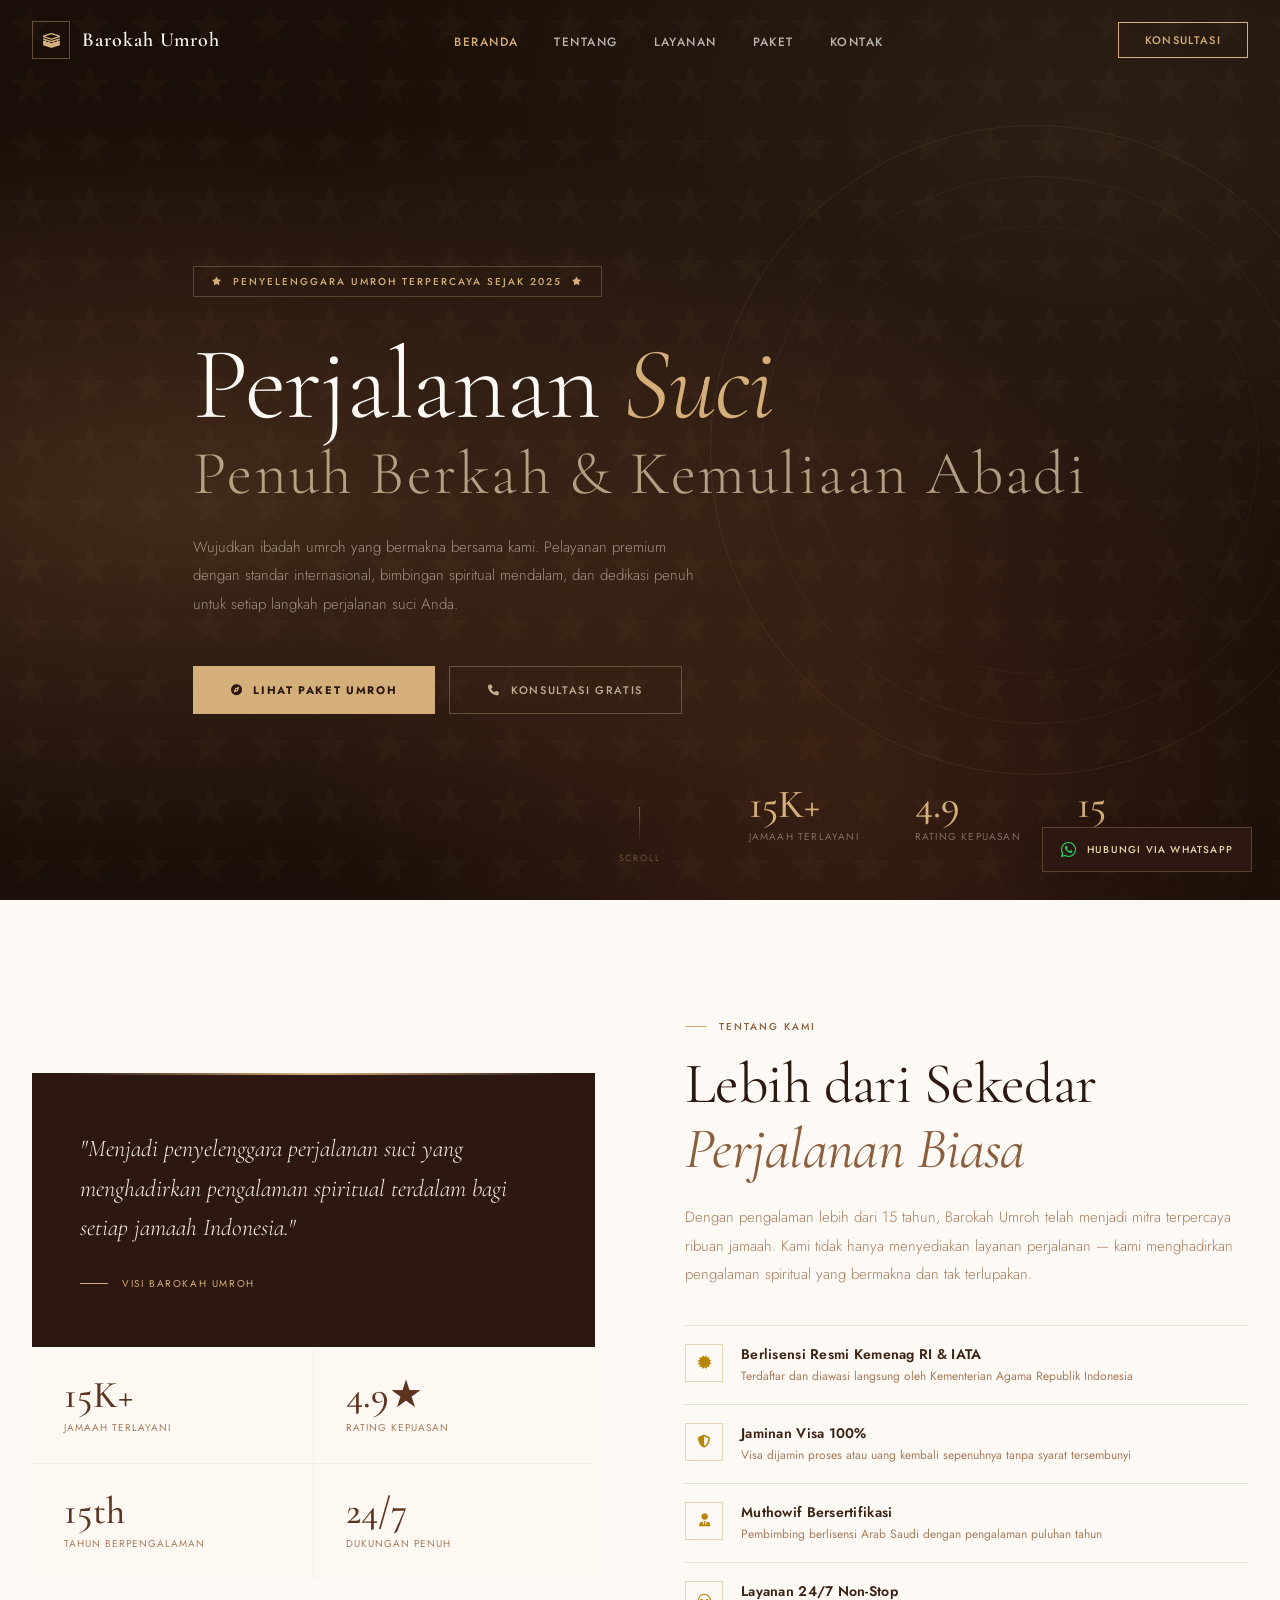
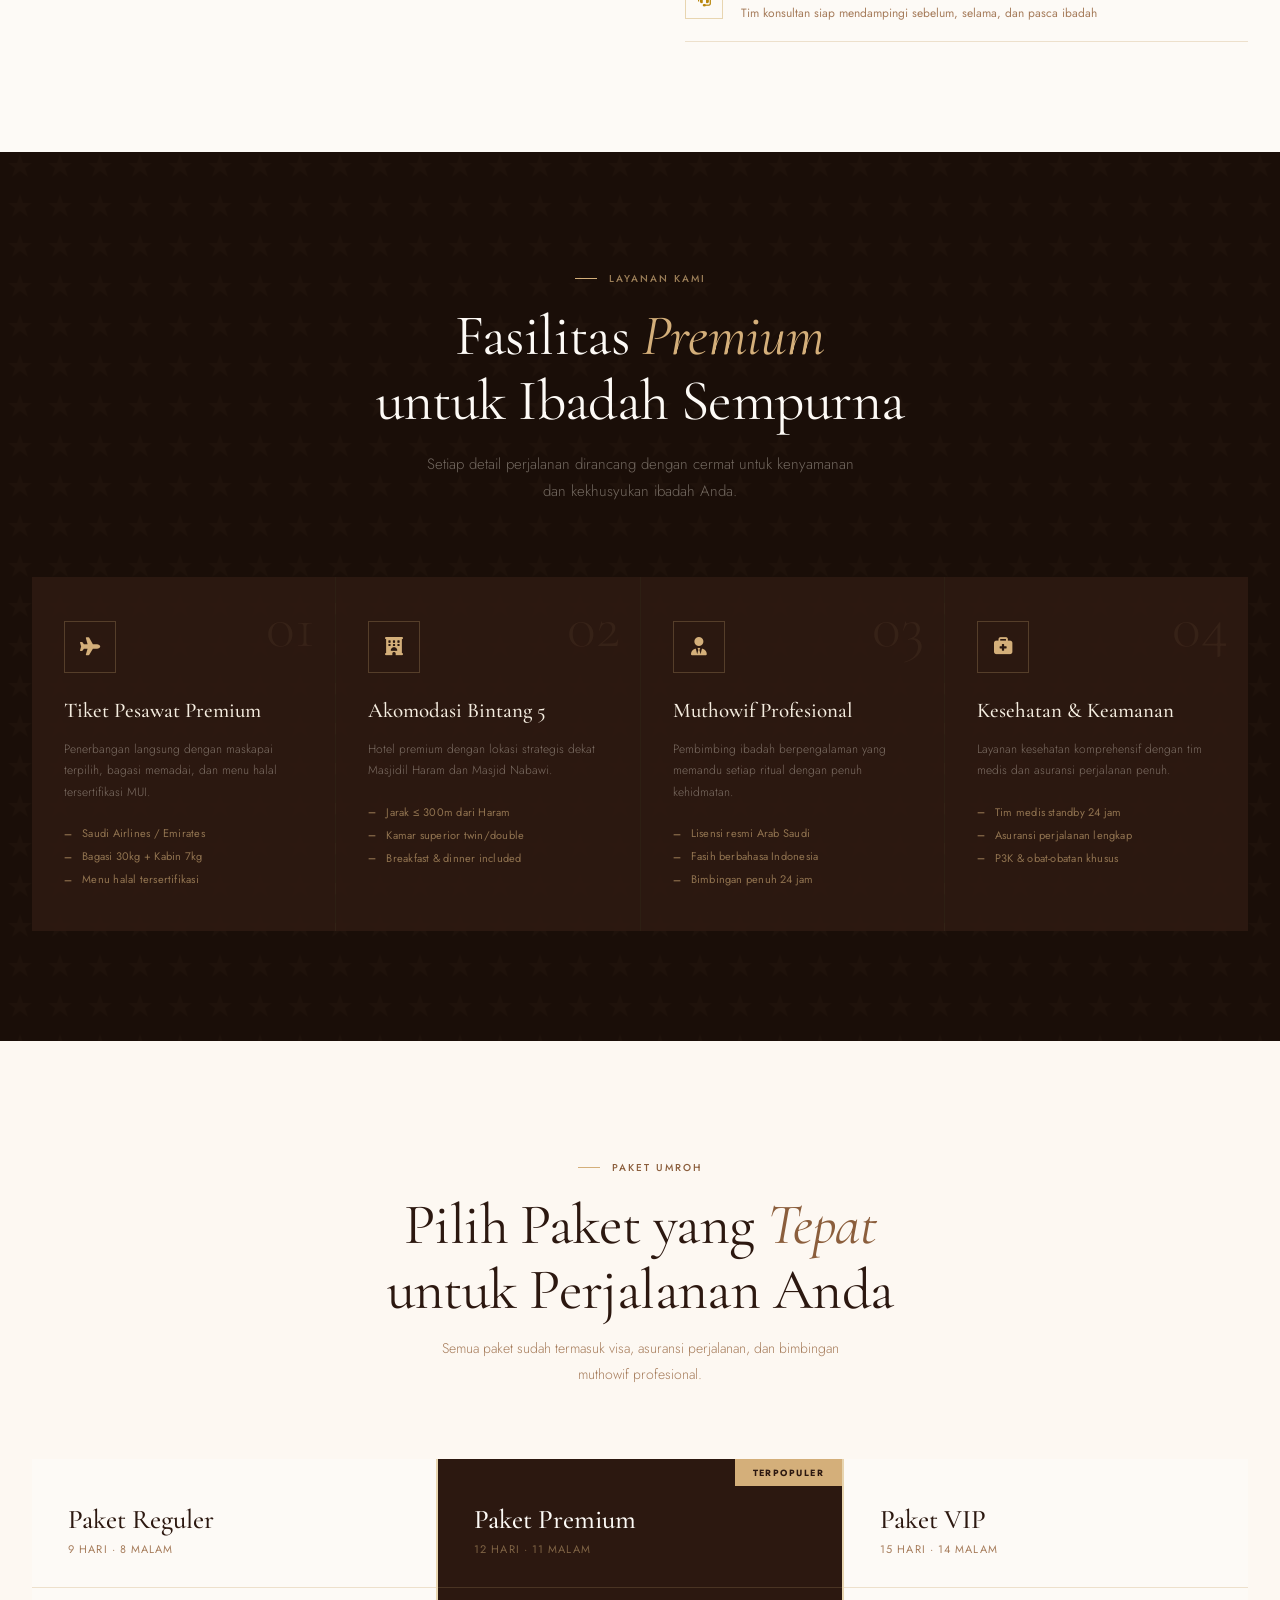
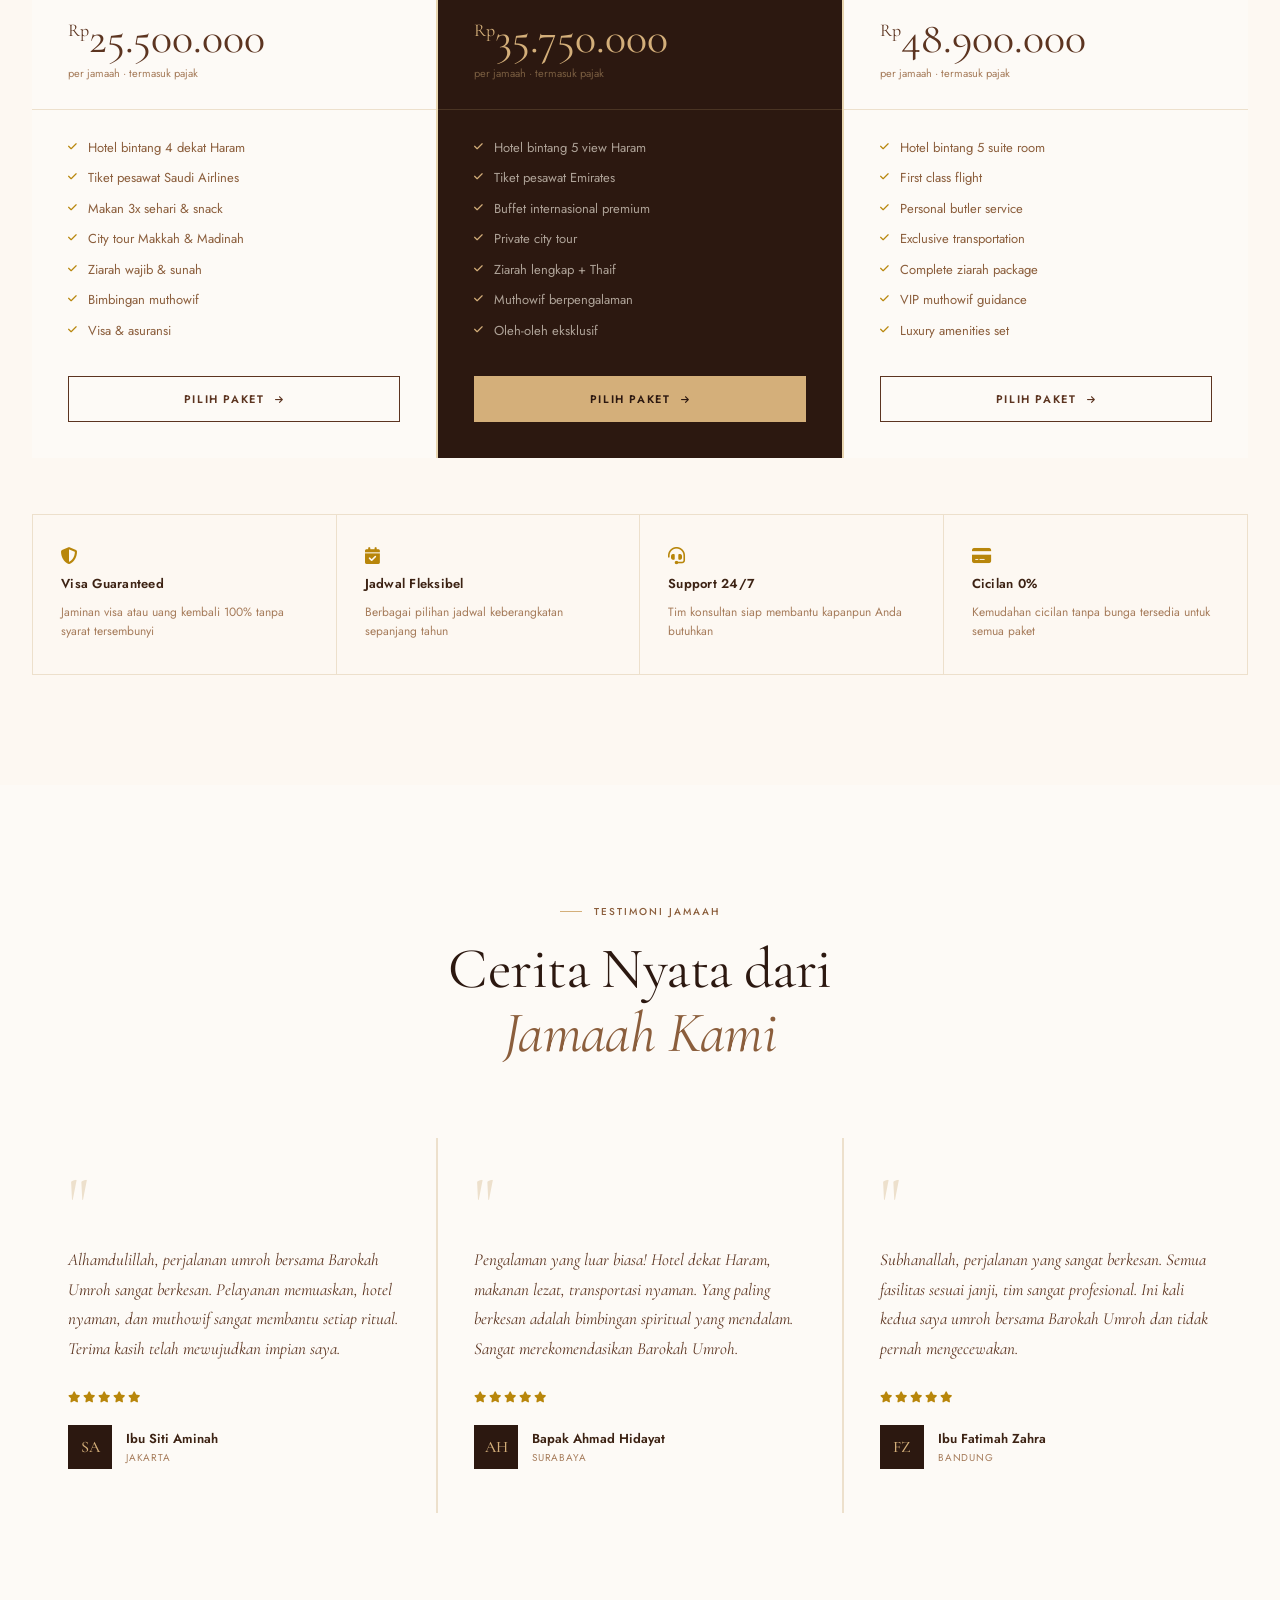
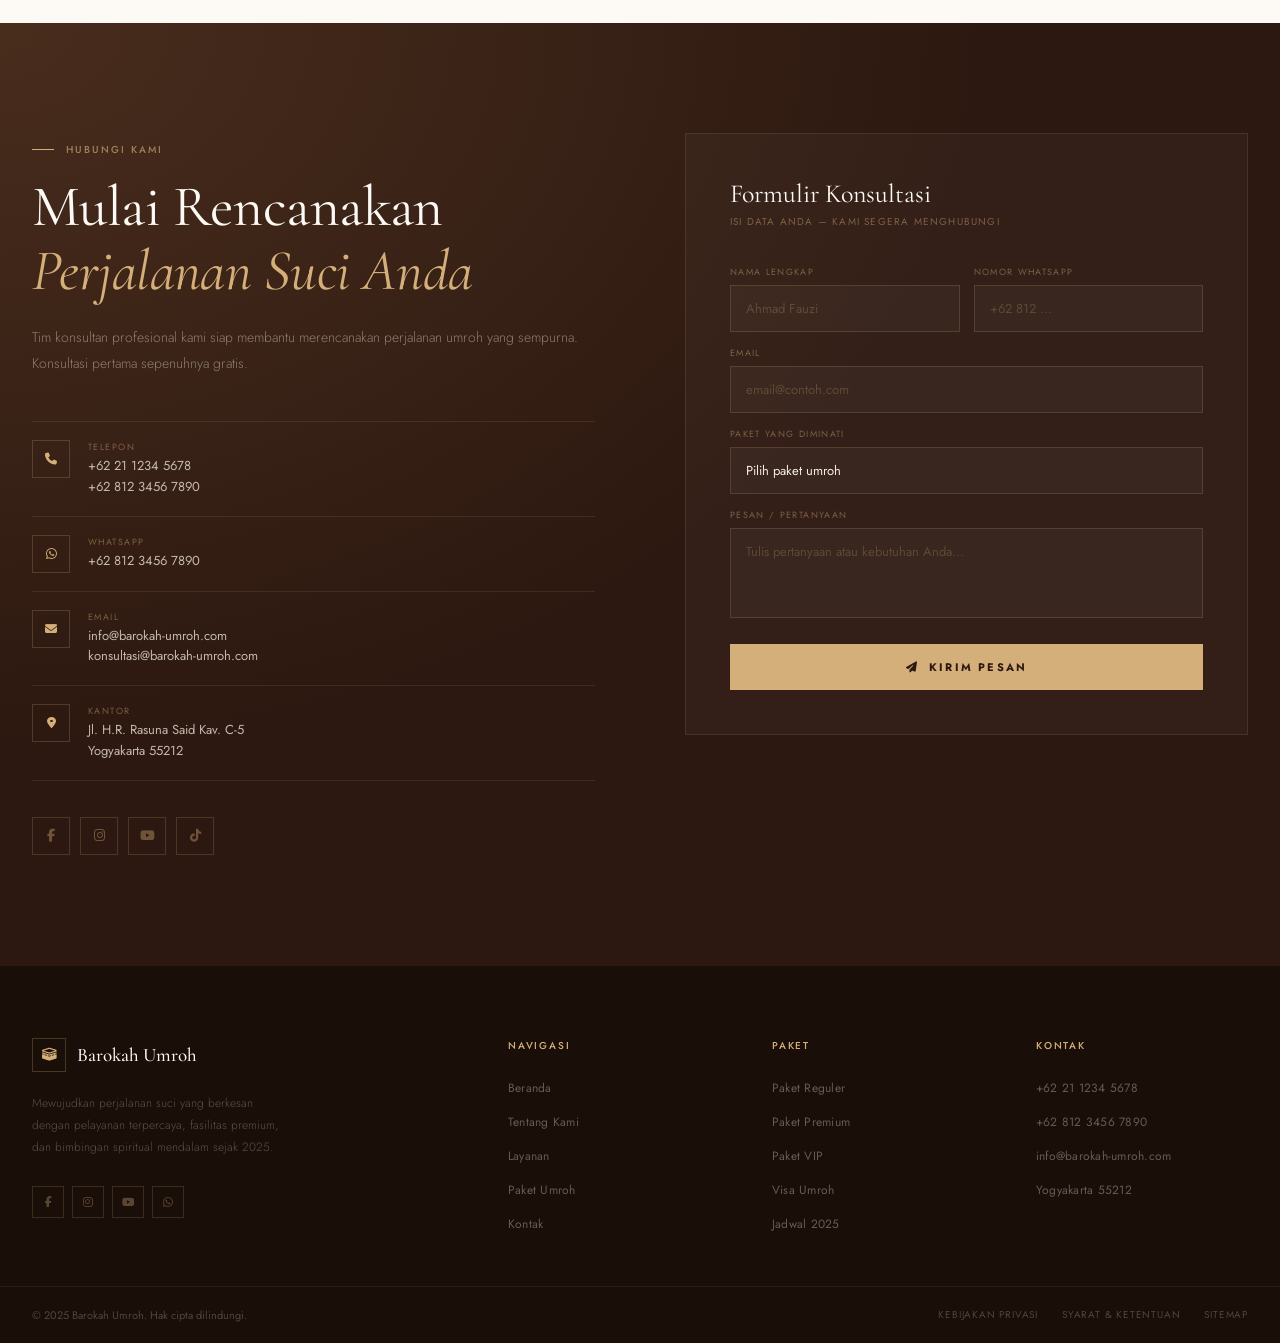
==== second.html @ aa8bfbdd "initial two compro umroh" ====
<!DOCTYPE html>
<html lang="id" class="scroll-smooth">

<head>
    <meta charset="UTF-8">
    <meta name="viewport" content="width=device-width, initial-scale=1.0">
    <title>Barokah Umroh — Perjalanan Suci Penuh Berkah</title>
    <link rel="preconnect" href="https://fonts.googleapis.com">
    <link
        href="https://fonts.googleapis.com/css2?family=Cormorant+Garamond:ital,wght@0,300;0,400;0,500;0,600;0,700;1,300;1,400;1,500&family=Jost:wght@300;400;500;600&display=swap"
        rel="stylesheet">
    <link rel="stylesheet" href="https://cdnjs.cloudflare.com/ajax/libs/font-awesome/6.4.0/css/all.min.css">
    <style>
        :root {
            --brown-950: #1A0E08;
            --brown-900: #2C1810;
            --brown-800: #3D2314;
            --brown-700: #5C3420;
            --brown-600: #8B5E3C;
            --brown-500: #A67C5B;
            --brown-400: #C4956A;
            --gold-deep: #B8860B;
            --gold: #D4AF7A;
            --gold-light: #E8D5B0;
            --cream-dark: #EDE0CC;
            --cream: #F5EDE0;
            --cream-light: #FDF8F2;
            --white: #FDFAF6;
        }

        *,
        *::before,
        *::after {
            box-sizing: border-box;
            margin: 0;
            padding: 0;
        }

        html {
            scroll-behavior: smooth;
        }

        body {
            font-family: 'Jost', sans-serif;
            background-color: var(--white);
            color: var(--brown-950);
            overflow-x: hidden;
        }

        ::-webkit-scrollbar {
            width: 5px;
        }

        ::-webkit-scrollbar-track {
            background: var(--cream);
        }

        ::-webkit-scrollbar-thumb {
            background: var(--brown-500);
            border-radius: 3px;
        }

        /* NAVBAR */
        #navbar {
            position: fixed;
            top: 0;
            left: 0;
            right: 0;
            z-index: 100;
            transition: all 0.5s ease;
        }

        #navbar.scrolled {
            background: rgba(26, 14, 8, 0.97);
            backdrop-filter: blur(20px);
            box-shadow: 0 1px 0 rgba(212, 175, 122, 0.2);
        }

        .nav-inner {
            max-width: 1280px;
            margin: 0 auto;
            padding: 0 32px;
            display: flex;
            align-items: center;
            justify-content: space-between;
            height: 80px;
        }

        .nav-logo {
            display: flex;
            align-items: center;
            gap: 12px;
            text-decoration: none;
        }

        .nav-logo-icon {
            width: 38px;
            height: 38px;
            border: 1px solid rgba(212, 175, 122, 0.4);
            display: flex;
            align-items: center;
            justify-content: center;
        }

        .nav-logo-icon i {
            color: var(--gold);
            font-size: 15px;
        }

        .nav-logo-text {
            font-family: 'Cormorant Garamond', serif;
            font-size: 20px;
            font-weight: 600;
            color: var(--white);
            letter-spacing: 0.05em;
        }

        .nav-links {
            display: flex;
            gap: 36px;
            list-style: none;
        }

        .nav-links a {
            font-size: 12px;
            font-weight: 500;
            letter-spacing: 0.12em;
            text-transform: uppercase;
            color: rgba(253, 250, 246, 0.7);
            text-decoration: none;
            transition: color 0.3s;
            position: relative;
        }

        .nav-links a::after {
            content: '';
            position: absolute;
            bottom: -4px;
            left: 0;
            width: 0;
            height: 1px;
            background: var(--gold);
            transition: width 0.3s;
        }

        .nav-links a:hover {
            color: var(--gold);
        }

        .nav-links a:hover::after {
            width: 100%;
        }

        .nav-cta {
            padding: 9px 26px;
            border: 1px solid var(--gold);
            color: var(--gold);
            font-size: 11px;
            font-weight: 500;
            letter-spacing: 0.12em;
            text-transform: uppercase;
            text-decoration: none;
            transition: all 0.3s;
            background: transparent;
            cursor: pointer;
        }

        .nav-cta:hover {
            background: var(--gold);
            color: var(--brown-900);
        }

        .hamburger-btn {
            display: none;
            flex-direction: column;
            gap: 5px;
            cursor: pointer;
            background: none;
            border: none;
            padding: 4px;
        }

        .hamburger-btn span {
            display: block;
            width: 22px;
            height: 1.5px;
            background: var(--gold-light);
            transition: all 0.3s;
        }

        .hamburger-btn.open span:nth-child(1) {
            transform: rotate(45deg) translate(5px, 4.5px);
        }

        .hamburger-btn.open span:nth-child(2) {
            opacity: 0;
        }

        .hamburger-btn.open span:nth-child(3) {
            transform: rotate(-45deg) translate(5px, -4.5px);
        }

        .mobile-overlay {
            position: fixed;
            inset: 0;
            background: rgba(0, 0, 0, 0.65);
            z-index: 150;
            opacity: 0;
            pointer-events: none;
            transition: opacity 0.4s;
        }

        .mobile-overlay.open {
            opacity: 1;
            pointer-events: all;
        }

        .mobile-nav {
            position: fixed;
            top: 0;
            right: 0;
            width: 280px;
            height: 100vh;
            background: var(--brown-950);
            border-left: 1px solid rgba(212, 175, 122, 0.15);
            transform: translateX(100%);
            transition: transform 0.4s cubic-bezier(0.4, 0, 0.2, 1);
            z-index: 200;
            display: flex;
            flex-direction: column;
            padding: 100px 36px 40px;
        }

        .mobile-nav.open {
            transform: translateX(0);
        }

        .mobile-nav a {
            display: block;
            padding: 14px 0;
            font-family: 'Cormorant Garamond', serif;
            font-size: 22px;
            font-weight: 400;
            color: var(--cream);
            text-decoration: none;
            border-bottom: 1px solid rgba(212, 175, 122, 0.12);
            transition: color 0.3s, padding-left 0.3s;
        }

        .mobile-nav a:hover {
            color: var(--gold);
            padding-left: 8px;
        }

        /* HERO */
        #home {
            position: relative;
            min-height: 100vh;
            background: var(--brown-950);
            display: flex;
            align-items: center;
            overflow: hidden;
        }

        .hero-bg {
            position: absolute;
            inset: 0;
            background: radial-gradient(ellipse at 15% 55%, rgba(139, 94, 60, 0.35) 0%, transparent 55%), radial-gradient(ellipse at 85% 15%, rgba(212, 175, 122, 0.1) 0%, transparent 50%), radial-gradient(ellipse at 65% 85%, rgba(92, 52, 32, 0.45) 0%, transparent 45%);
        }

        .hero-pattern {
            position: absolute;
            inset: 0;
            opacity: 0.03;
            background-image: url("data:image/svg+xml,%3Csvg width='60' height='60' viewBox='0 0 60 60' xmlns='http://www.w3.org/2000/svg'%3E%3Cg fill='%23D4AF7A'%3E%3Cpath d='M30 5l5 15h15l-12 9 5 15-13-9-13 9 5-15-12-9h15z'/%3E%3C/g%3E%3C/svg%3E");
            background-size: 60px 60px;
        }

        .hero-rings {
            position: absolute;
            right: -80px;
            top: 50%;
            transform: translateY(-50%);
            width: 650px;
            height: 650px;
            border-radius: 50%;
            border: 1px solid rgba(212, 175, 122, 0.1);
            pointer-events: none;
        }

        .hero-rings::before {
            content: '';
            position: absolute;
            inset: 50px;
            border-radius: 50%;
            border: 1px solid rgba(212, 175, 122, 0.07);
        }

        .hero-rings::after {
            content: '';
            position: absolute;
            inset: 100px;
            border-radius: 50%;
            border: 1px solid rgba(212, 175, 122, 0.05);
        }

        .hero-content {
            position: relative;
            z-index: 10;
            max-width: 1280px;
            margin: 0 auto;
            padding: 80px 32px 0;
        }

        .hero-tag {
            display: inline-flex;
            align-items: center;
            gap: 10px;
            padding: 7px 18px;
            border: 1px solid rgba(212, 175, 122, 0.3);
            color: var(--gold);
            font-size: 10px;
            font-weight: 500;
            letter-spacing: 0.2em;
            text-transform: uppercase;
            margin-bottom: 36px;
            opacity: 0;
            animation: fadeUp 0.8s ease 0.2s forwards;
        }

        .hero-title {
            font-family: 'Cormorant Garamond', serif;
            font-size: clamp(50px, 8vw, 108px);
            font-weight: 300;
            line-height: 1.0;
            color: var(--white);
            letter-spacing: -0.01em;
            margin-bottom: 28px;
            opacity: 0;
            animation: fadeUp 0.8s ease 0.4s forwards;
        }

        .hero-title em {
            font-style: italic;
            color: var(--gold);
        }

        .hero-title .sub {
            display: block;
            color: rgba(232, 213, 176, 0.7);
            font-size: 0.6em;
            font-weight: 300;
            letter-spacing: 0.04em;
            margin-top: 8px;
        }

        .hero-desc {
            max-width: 520px;
            font-size: 15px;
            line-height: 1.9;
            color: rgba(245, 237, 224, 0.55);
            font-weight: 300;
            margin-bottom: 48px;
            opacity: 0;
            animation: fadeUp 0.8s ease 0.6s forwards;
        }

        .hero-actions {
            display: flex;
            gap: 14px;
            flex-wrap: wrap;
            opacity: 0;
            animation: fadeUp 0.8s ease 0.8s forwards;
        }

        .btn-gold {
            padding: 15px 38px;
            background: var(--gold);
            color: var(--brown-900);
            font-size: 11px;
            font-weight: 700;
            letter-spacing: 0.15em;
            text-transform: uppercase;
            border: none;
            cursor: pointer;
            transition: all 0.3s;
            text-decoration: none;
            display: inline-flex;
            align-items: center;
            gap: 10px;
        }

        .btn-gold:hover {
            background: var(--gold-light);
            transform: translateY(-2px);
            box-shadow: 0 8px 28px rgba(212, 175, 122, 0.3);
        }

        .btn-outline {
            padding: 15px 38px;
            background: transparent;
            color: rgba(232, 213, 176, 0.8);
            font-size: 11px;
            font-weight: 500;
            letter-spacing: 0.15em;
            text-transform: uppercase;
            border: 1px solid rgba(212, 175, 122, 0.35);
            cursor: pointer;
            transition: all 0.3s;
            text-decoration: none;
            display: inline-flex;
            align-items: center;
            gap: 10px;
        }

        .btn-outline:hover {
            border-color: var(--gold);
            color: var(--gold);
            transform: translateY(-2px);
        }

        .hero-stats {
            position: absolute;
            bottom: 56px;
            right: 80px;
            display: flex;
            gap: 56px;
            opacity: 0;
            animation: fadeUp 0.8s ease 1s forwards;
        }

        .hero-stat-num {
            font-family: 'Cormorant Garamond', serif;
            font-size: 40px;
            font-weight: 500;
            color: var(--gold);
            line-height: 1;
        }

        .hero-stat-label {
            font-size: 10px;
            letter-spacing: 0.12em;
            text-transform: uppercase;
            color: rgba(245, 237, 224, 0.4);
            margin-top: 5px;
        }

        .hero-scroll {
            position: absolute;
            bottom: 36px;
            left: 50%;
            transform: translateX(-50%);
            display: flex;
            flex-direction: column;
            align-items: center;
            gap: 8px;
            color: rgba(212, 175, 122, 0.4);
            font-size: 9px;
            letter-spacing: 0.2em;
            text-transform: uppercase;
            opacity: 0;
            animation: fadeIn 1s ease 1.5s forwards;
        }

        .hero-scroll-line {
            width: 1px;
            height: 36px;
            background: linear-gradient(to bottom, rgba(212, 175, 122, 0.5), transparent);
            animation: pulse 2s ease infinite;
        }

        /* SECTION SHARED */
        .section-tag {
            display: inline-flex;
            align-items: center;
            gap: 12px;
            font-size: 10px;
            font-weight: 500;
            letter-spacing: 0.2em;
            text-transform: uppercase;
            color: var(--brown-600);
            margin-bottom: 18px;
        }

        .section-tag::before {
            content: '';
            width: 22px;
            height: 1px;
            background: var(--gold);
        }

        .section-title {
            font-family: 'Cormorant Garamond', serif;
            font-size: clamp(36px, 4.5vw, 58px);
            font-weight: 400;
            line-height: 1.12;
            color: var(--brown-900);
            letter-spacing: -0.01em;
        }

        .section-title em {
            font-style: italic;
            color: var(--brown-600);
        }

        /* ABOUT */
        #about {
            background: var(--white);
            padding: 110px 0;
            overflow: hidden;
        }

        .about-inner {
            max-width: 1280px;
            margin: 0 auto;
            padding: 0 32px;
            display: grid;
            grid-template-columns: 1fr 1fr;
            gap: 90px;
            align-items: center;
        }

        .about-card-main {
            background: var(--brown-900);
            padding: 56px 48px;
            position: relative;
            overflow: hidden;
        }

        .about-card-main::before {
            content: '';
            position: absolute;
            top: 0;
            left: 40px;
            right: 40px;
            height: 2px;
            background: linear-gradient(to right, transparent, var(--gold), transparent);
        }

        .about-quote {
            font-family: 'Cormorant Garamond', serif;
            font-size: 24px;
            font-style: italic;
            font-weight: 300;
            color: var(--cream);
            line-height: 1.65;
            margin-bottom: 28px;
            position: relative;
            z-index: 1;
        }

        .about-quote-author {
            display: flex;
            align-items: center;
            gap: 14px;
            position: relative;
            z-index: 1;
        }

        .about-quote-line {
            width: 28px;
            height: 1px;
            background: var(--gold);
        }

        .about-quote-label {
            font-size: 10px;
            letter-spacing: 0.16em;
            text-transform: uppercase;
            color: var(--gold);
        }

        .about-stats-grid {
            display: grid;
            grid-template-columns: 1fr 1fr;
            gap: 1px;
            margin-top: 1px;
            background: rgba(212, 175, 122, 0.15);
        }

        .about-stat-box {
            background: var(--cream-light);
            padding: 28px 32px;
            transition: background 0.3s;
            cursor: default;
        }

        .about-stat-box:hover {
            background: var(--cream);
        }

        .about-stat-num {
            font-family: 'Cormorant Garamond', serif;
            font-size: 38px;
            font-weight: 500;
            color: var(--brown-700);
            line-height: 1;
        }

        .about-stat-lbl {
            font-size: 10px;
            letter-spacing: 0.1em;
            text-transform: uppercase;
            color: var(--brown-500);
            margin-top: 6px;
        }

        .about-text {
            font-size: 15px;
            line-height: 1.9;
            color: var(--brown-500);
            margin: 22px 0 36px;
            font-weight: 300;
        }

        .about-list {
            list-style: none;
            display: flex;
            flex-direction: column;
            border-top: 1px solid var(--cream-dark);
        }

        .about-list li {
            display: flex;
            align-items: flex-start;
            gap: 18px;
            padding: 18px 0;
            border-bottom: 1px solid var(--cream-dark);
            transition: padding-left 0.3s;
            cursor: default;
        }

        .about-list li:hover {
            padding-left: 6px;
        }

        .about-list-icon {
            width: 38px;
            height: 38px;
            flex-shrink: 0;
            border: 1px solid var(--gold-light);
            display: flex;
            align-items: center;
            justify-content: center;
            color: var(--gold-deep);
            font-size: 13px;
            transition: all 0.3s;
        }

        .about-list li:hover .about-list-icon {
            background: var(--brown-900);
            border-color: var(--brown-900);
            color: var(--gold);
        }

        .about-list h4 {
            font-size: 14px;
            font-weight: 600;
            color: var(--brown-800);
            letter-spacing: 0.02em;
            margin-bottom: 3px;
        }

        .about-list p {
            font-size: 12px;
            color: var(--brown-500);
            line-height: 1.6;
        }

        /* SERVICES */
        #services {
            background: var(--brown-950);
            padding: 110px 0;
            position: relative;
            overflow: hidden;
        }

        #services::before {
            content: '';
            position: absolute;
            inset: 0;
            opacity: 0.025;
            background-image: url("data:image/svg+xml,%3Csvg width='40' height='40' viewBox='0 0 40 40' xmlns='http://www.w3.org/2000/svg'%3E%3Cg fill='%23D4AF7A'%3E%3Cpath d='M20 2l3 9h9l-7 5 3 9-8-6-8 6 3-9-7-5h9z'/%3E%3C/g%3E%3C/svg%3E");
            background-size: 40px 40px;
        }

        .services-inner {
            position: relative;
            z-index: 1;
            max-width: 1280px;
            margin: 0 auto;
            padding: 0 32px;
        }

        .services-header {
            text-align: center;
            margin-bottom: 72px;
        }

        .services-header .section-tag {
            justify-content: center;
            color: rgba(212, 175, 122, 0.7);
        }

        .services-header .section-tag::before {
            background: var(--gold);
        }

        .services-header .section-title {
            color: var(--white);
        }

        .services-header .section-title em {
            color: var(--gold);
        }

        .services-header p {
            margin-top: 18px;
            font-size: 15px;
            color: rgba(245, 237, 224, 0.4);
            font-weight: 300;
            max-width: 440px;
            margin-left: auto;
            margin-right: auto;
            line-height: 1.8;
        }

        .services-grid {
            display: grid;
            grid-template-columns: repeat(4, 1fr);
            gap: 1px;
            background: rgba(212, 175, 122, 0.1);
        }

        .service-card {
            background: rgba(44, 24, 16, 0.9);
            padding: 44px 32px;
            position: relative;
            overflow: hidden;
            transition: background 0.4s;
            cursor: default;
        }

        .service-card::before {
            content: '';
            position: absolute;
            top: 0;
            left: 0;
            right: 0;
            height: 2px;
            background: var(--gold);
            transform: scaleX(0);
            transform-origin: left;
            transition: transform 0.4s ease;
        }

        .service-card:hover {
            background: rgba(61, 35, 20, 0.98);
        }

        .service-card:hover::before {
            transform: scaleX(1);
        }

        .service-num {
            font-family: 'Cormorant Garamond', serif;
            font-size: 60px;
            font-weight: 300;
            color: rgba(212, 175, 122, 0.07);
            line-height: 1;
            position: absolute;
            top: 20px;
            right: 20px;
            transition: color 0.4s;
        }

        .service-card:hover .service-num {
            color: rgba(212, 175, 122, 0.13);
        }

        .service-icon-wrap {
            width: 52px;
            height: 52px;
            border: 1px solid rgba(212, 175, 122, 0.25);
            display: flex;
            align-items: center;
            justify-content: center;
            color: var(--gold);
            font-size: 18px;
            margin-bottom: 24px;
            transition: all 0.3s;
        }

        .service-card:hover .service-icon-wrap {
            background: var(--gold);
            color: var(--brown-900);
            border-color: var(--gold);
        }

        .service-title {
            font-family: 'Cormorant Garamond', serif;
            font-size: 21px;
            font-weight: 500;
            color: var(--cream);
            margin-bottom: 14px;
            line-height: 1.3;
        }

        .service-desc {
            font-size: 12px;
            line-height: 1.8;
            color: rgba(245, 237, 224, 0.4);
            font-weight: 300;
            margin-bottom: 22px;
        }

        .service-list {
            list-style: none;
            display: flex;
            flex-direction: column;
            gap: 7px;
        }

        .service-list li {
            display: flex;
            align-items: center;
            gap: 10px;
            font-size: 11px;
            color: rgba(212, 175, 122, 0.6);
            letter-spacing: 0.02em;
        }

        .service-list li::before {
            content: '—';
            color: var(--gold);
            font-size: 9px;
        }

        /* PACKAGES */
        #packages {
            background: var(--cream-light);
            padding: 110px 0;
        }

        .packages-inner {
            max-width: 1280px;
            margin: 0 auto;
            padding: 0 32px;
        }

        .packages-header {
            text-align: center;
            margin-bottom: 72px;
        }

        .packages-header .section-tag {
            justify-content: center;
        }

        .packages-header p {
            margin-top: 14px;
            font-size: 14px;
            color: var(--brown-500);
            font-weight: 300;
            line-height: 1.8;
            max-width: 420px;
            margin-left: auto;
            margin-right: auto;
        }

        .packages-grid {
            display: grid;
            grid-template-columns: repeat(3, 1fr);
            gap: 2px;
            background: var(--gold-light);
        }

        .pkg {
            background: var(--white);
            position: relative;
            overflow: hidden;
            transition: transform 0.3s, box-shadow 0.3s;
        }

        .pkg:hover {
            transform: translateY(-8px);
            box-shadow: 0 28px 55px rgba(44, 24, 16, 0.14);
            z-index: 2;
        }

        .pkg.featured {
            background: var(--brown-900);
        }

        .pkg-badge {
            position: absolute;
            top: 0;
            right: 0;
            padding: 7px 18px;
            background: var(--gold);
            color: var(--brown-900);
            font-size: 9px;
            font-weight: 700;
            letter-spacing: 0.16em;
            text-transform: uppercase;
        }

        .pkg-header {
            padding: 44px 36px 30px;
            border-bottom: 1px solid var(--cream-dark);
        }

        .pkg.featured .pkg-header {
            border-bottom-color: rgba(212, 175, 122, 0.18);
        }

        .pkg-name {
            font-family: 'Cormorant Garamond', serif;
            font-size: 27px;
            font-weight: 500;
            color: var(--brown-900);
            margin-bottom: 5px;
        }

        .pkg.featured .pkg-name {
            color: var(--white);
        }

        .pkg-duration {
            font-size: 11px;
            letter-spacing: 0.1em;
            text-transform: uppercase;
            color: var(--brown-500);
        }

        .pkg.featured .pkg-duration {
            color: rgba(212, 175, 122, 0.5);
        }

        .pkg-price-wrap {
            padding: 28px 36px;
            border-bottom: 1px solid var(--cream-dark);
        }

        .pkg.featured .pkg-price-wrap {
            border-bottom-color: rgba(212, 175, 122, 0.18);
        }

        .pkg-price {
            font-family: 'Cormorant Garamond', serif;
            font-size: 44px;
            font-weight: 400;
            color: var(--brown-700);
            line-height: 1;
        }

        .pkg.featured .pkg-price {
            color: var(--gold);
        }

        .pkg-price sup {
            font-size: 18px;
            vertical-align: super;
        }

        .pkg-price-note {
            font-size: 11px;
            color: var(--brown-500);
            margin-top: 5px;
        }

        .pkg.featured .pkg-price-note {
            color: rgba(212, 175, 122, 0.45);
        }

        .pkg-features {
            padding: 28px 36px 36px;
        }

        .pkg-features ul {
            list-style: none;
            display: flex;
            flex-direction: column;
            gap: 11px;
        }

        .pkg-features li {
            display: flex;
            align-items: flex-start;
            gap: 11px;
            font-size: 13px;
            color: var(--brown-600);
            line-height: 1.5;
        }

        .pkg.featured .pkg-features li {
            color: rgba(245, 237, 224, 0.65);
        }

        .pkg-features li i {
            color: var(--gold-deep);
            font-size: 10px;
            margin-top: 3px;
            flex-shrink: 0;
        }

        .pkg.featured .pkg-features li i {
            color: var(--gold);
        }

        .pkg-cta {
            padding: 0 36px 36px;
        }

        .pkg-btn {
            width: 100%;
            padding: 14px;
            font-family: 'Jost', sans-serif;
            font-size: 11px;
            font-weight: 600;
            letter-spacing: 0.15em;
            text-transform: uppercase;
            border: 1px solid var(--brown-700);
            background: transparent;
            color: var(--brown-700);
            cursor: pointer;
            transition: all 0.3s;
            display: flex;
            align-items: center;
            justify-content: center;
            gap: 10px;
        }

        .pkg-btn:hover {
            background: var(--brown-900);
            border-color: var(--brown-900);
            color: var(--white);
        }

        .pkg.featured .pkg-btn {
            background: var(--gold);
            border-color: var(--gold);
            color: var(--brown-900);
        }

        .pkg.featured .pkg-btn:hover {
            background: var(--gold-light);
            border-color: var(--gold-light);
        }

        .strip {
            display: grid;
            grid-template-columns: repeat(4, 1fr);
            margin-top: 56px;
            border: 1px solid var(--cream-dark);
        }

        .strip-item {
            padding: 32px 28px;
            border-right: 1px solid var(--cream-dark);
            display: flex;
            flex-direction: column;
            gap: 10px;
            transition: background 0.3s;
            cursor: default;
        }

        .strip-item:last-child {
            border-right: none;
        }

        .strip-item:hover {
            background: var(--cream);
        }

        .strip-item i {
            color: var(--gold-deep);
            font-size: 17px;
        }

        .strip-item h4 {
            font-size: 13px;
            font-weight: 600;
            color: var(--brown-800);
            letter-spacing: 0.02em;
        }

        .strip-item p {
            font-size: 12px;
            color: var(--brown-500);
            line-height: 1.6;
        }

        /* TESTIMONIALS */
        #testimonials {
            background: var(--white);
            padding: 110px 0;
        }

        .testimonials-inner {
            max-width: 1280px;
            margin: 0 auto;
            padding: 0 32px;
        }

        .testimonials-header {
            text-align: center;
            margin-bottom: 72px;
        }

        .testimonials-header .section-tag {
            justify-content: center;
        }

        .tgrid {
            display: grid;
            grid-template-columns: repeat(3, 1fr);
            gap: 2px;
            background: var(--cream-dark);
        }

        .tcard {
            background: var(--white);
            padding: 44px 36px;
            transition: background 0.3s;
            cursor: default;
        }

        .tcard:hover {
            background: var(--cream-light);
        }

        .tquote-mark {
            font-family: 'Cormorant Garamond', serif;
            font-size: 72px;
            color: var(--cream-dark);
            line-height: 0.6;
            margin-bottom: 20px;
            display: block;
        }

        .ttext {
            font-family: 'Cormorant Garamond', serif;
            font-size: 17px;
            font-style: italic;
            color: var(--brown-700);
            line-height: 1.75;
            margin-bottom: 28px;
        }

        .tstars {
            display: flex;
            gap: 3px;
            margin-bottom: 22px;
        }

        .tstars i {
            color: var(--gold-deep);
            font-size: 11px;
        }

        .tauthor {
            display: flex;
            align-items: center;
            gap: 14px;
        }

        .tavatar {
            width: 44px;
            height: 44px;
            background: var(--brown-900);
            display: flex;
            align-items: center;
            justify-content: center;
            font-family: 'Cormorant Garamond', serif;
            font-size: 16px;
            color: var(--gold);
            font-weight: 500;
            flex-shrink: 0;
        }

        .tname {
            font-size: 13px;
            font-weight: 600;
            color: var(--brown-800);
        }

        .tcity {
            font-size: 10px;
            color: var(--brown-500);
            letter-spacing: 0.08em;
            text-transform: uppercase;
            margin-top: 2px;
        }

        /* CONTACT */
        #contact {
            background: var(--brown-900);
            padding: 110px 0;
            position: relative;
            overflow: hidden;
        }

        #contact::before {
            content: '';
            position: absolute;
            inset: 0;
            background: radial-gradient(ellipse at top left, rgba(139, 94, 60, 0.3) 0%, transparent 55%);
        }

        .contact-inner {
            position: relative;
            z-index: 1;
            max-width: 1280px;
            margin: 0 auto;
            padding: 0 32px;
            display: grid;
            grid-template-columns: 1fr 1fr;
            gap: 90px;
            align-items: start;
        }

        .contact-info .section-tag {
            color: rgba(212, 175, 122, 0.65);
        }

        .contact-info .section-tag::before {
            background: var(--gold);
        }

        .contact-info .section-title {
            color: var(--white);
        }

        .contact-info .section-title em {
            color: var(--gold);
        }

        .contact-desc {
            font-size: 14px;
            line-height: 1.9;
            color: rgba(245, 237, 224, 0.45);
            font-weight: 300;
            margin: 20px 0 44px;
        }

        .contact-details {
            display: flex;
            flex-direction: column;
            border-top: 1px solid rgba(212, 175, 122, 0.12);
        }

        .cdetail {
            display: flex;
            align-items: flex-start;
            gap: 18px;
            padding: 18px 0;
            border-bottom: 1px solid rgba(212, 175, 122, 0.12);
        }

        .cdetail-icon {
            width: 38px;
            height: 38px;
            flex-shrink: 0;
            border: 1px solid rgba(212, 175, 122, 0.22);
            display: flex;
            align-items: center;
            justify-content: center;
            color: var(--gold);
            font-size: 12px;
        }

        .cdetail-lbl {
            font-size: 9px;
            letter-spacing: 0.16em;
            text-transform: uppercase;
            color: rgba(212, 175, 122, 0.45);
            margin-bottom: 3px;
        }

        .cdetail-val {
            font-size: 13px;
            color: rgba(245, 237, 224, 0.75);
            line-height: 1.6;
        }

        .csocials {
            display: flex;
            gap: 10px;
            margin-top: 36px;
        }

        .csocial {
            width: 38px;
            height: 38px;
            border: 1px solid rgba(212, 175, 122, 0.2);
            display: flex;
            align-items: center;
            justify-content: center;
            color: rgba(212, 175, 122, 0.4);
            font-size: 13px;
            text-decoration: none;
            transition: all 0.3s;
        }

        .csocial:hover {
            border-color: var(--gold);
            color: var(--gold);
        }

        .cform-wrap {
            background: rgba(253, 250, 246, 0.03);
            border: 1px solid rgba(212, 175, 122, 0.13);
            padding: 44px;
        }

        .cform-title {
            font-family: 'Cormorant Garamond', serif;
            font-size: 26px;
            font-weight: 400;
            color: var(--white);
            margin-bottom: 5px;
        }

        .cform-sub {
            font-size: 10px;
            color: rgba(212, 175, 122, 0.45);
            letter-spacing: 0.12em;
            text-transform: uppercase;
            margin-bottom: 36px;
        }

        .form-row {
            display: grid;
            grid-template-columns: 1fr 1fr;
            gap: 14px;
        }

        .fgroup {
            margin-bottom: 14px;
        }

        .flabel {
            display: block;
            font-size: 9px;
            letter-spacing: 0.15em;
            text-transform: uppercase;
            color: rgba(212, 175, 122, 0.45);
            margin-bottom: 7px;
        }

        .finput,
        .fselect,
        .ftextarea {
            width: 100%;
            background: rgba(255, 255, 255, 0.03);
            border: 1px solid rgba(212, 175, 122, 0.18);
            padding: 13px 15px;
            color: var(--cream);
            font-family: 'Jost', sans-serif;
            font-size: 13px;
            outline: none;
            transition: border-color 0.3s;
            -webkit-appearance: none;
        }

        .finput::placeholder,
        .ftextarea::placeholder {
            color: rgba(212, 175, 122, 0.25);
        }

        .finput:focus,
        .fselect:focus,
        .ftextarea:focus {
            border-color: rgba(212, 175, 122, 0.5);
        }

        .fselect option {
            background: var(--brown-900);
            color: var(--cream);
        }

        .ftextarea {
            resize: none;
            height: 90px;
        }

        .fsubmit {
            width: 100%;
            padding: 15px;
            background: var(--gold);
            color: var(--brown-900);
            font-family: 'Jost', sans-serif;
            font-size: 11px;
            font-weight: 700;
            letter-spacing: 0.2em;
            text-transform: uppercase;
            border: none;
            cursor: pointer;
            transition: all 0.3s;
            margin-top: 6px;
        }

        .fsubmit:hover {
            background: var(--gold-light);
            transform: translateY(-2px);
        }

        /* FOOTER */
        footer {
            background: var(--brown-950);
            padding: 72px 0 0;
            border-top: 1px solid rgba(212, 175, 122, 0.08);
        }

        .footer-inner {
            max-width: 1280px;
            margin: 0 auto;
            padding: 0 32px;
            display: grid;
            grid-template-columns: 2fr 1fr 1fr 1fr;
            gap: 52px;
        }

        .footer-logo {
            display: flex;
            align-items: center;
            gap: 11px;
            margin-bottom: 20px;
        }

        .footer-logo-icon {
            width: 34px;
            height: 34px;
            border: 1px solid rgba(212, 175, 122, 0.25);
            display: flex;
            align-items: center;
            justify-content: center;
        }

        .footer-logo-icon i {
            color: var(--gold);
            font-size: 13px;
        }

        .footer-logo-text {
            font-family: 'Cormorant Garamond', serif;
            font-size: 19px;
            color: var(--white);
            font-weight: 500;
        }

        .footer-desc {
            font-size: 12px;
            line-height: 1.85;
            color: rgba(245, 237, 224, 0.3);
            font-weight: 300;
            max-width: 260px;
            margin-bottom: 28px;
        }

        .footer-socials {
            display: flex;
            gap: 8px;
        }

        .footer-social {
            width: 32px;
            height: 32px;
            border: 1px solid rgba(212, 175, 122, 0.18);
            display: flex;
            align-items: center;
            justify-content: center;
            color: rgba(212, 175, 122, 0.35);
            font-size: 11px;
            text-decoration: none;
            transition: all 0.3s;
        }

        .footer-social:hover {
            border-color: var(--gold);
            color: var(--gold);
        }

        .fcol-title {
            font-size: 10px;
            letter-spacing: 0.18em;
            text-transform: uppercase;
            color: var(--gold);
            margin-bottom: 22px;
            font-weight: 500;
        }

        .flinks {
            list-style: none;
            display: flex;
            flex-direction: column;
            gap: 11px;
        }

        .flinks a {
            font-size: 12px;
            color: rgba(245, 237, 224, 0.35);
            text-decoration: none;
            transition: color 0.3s;
            letter-spacing: 0.02em;
        }

        .flinks a:hover {
            color: var(--gold-light);
        }

        .footer-bottom {
            max-width: 1280px;
            margin: 52px auto 0;
            padding: 20px 32px;
            border-top: 1px solid rgba(212, 175, 122, 0.08);
            display: flex;
            justify-content: space-between;
            align-items: center;
        }

        .footer-bottom p {
            font-size: 11px;
            color: rgba(245, 237, 224, 0.25);
        }

        .footer-bottom-links {
            display: flex;
            gap: 24px;
        }

        .footer-bottom-links a {
            font-size: 10px;
            color: rgba(245, 237, 224, 0.25);
            text-decoration: none;
            letter-spacing: 0.08em;
            text-transform: uppercase;
            transition: color 0.3s;
        }

        .footer-bottom-links a:hover {
            color: var(--gold);
        }

        /* WHATSAPP FAB */
        .wa-fab {
            position: fixed;
            bottom: 28px;
            right: 28px;
            z-index: 90;
            display: flex;
            align-items: center;
            gap: 11px;
            background: var(--brown-900);
            border: 1px solid rgba(212, 175, 122, 0.28);
            padding: 13px 18px;
            text-decoration: none;
            transition: all 0.3s;
            box-shadow: 0 6px 25px rgba(26, 14, 8, 0.45);
        }

        .wa-fab:hover {
            background: var(--brown-800);
            border-color: var(--gold);
            transform: translateY(-3px);
        }

        .wa-fab i {
            color: #25D366;
            font-size: 17px;
        }

        .wa-fab span {
            font-size: 10px;
            letter-spacing: 0.12em;
            text-transform: uppercase;
            color: var(--gold-light);
            font-weight: 500;
        }

        /* ANIMATIONS */
        @keyframes fadeUp {
            from {
                opacity: 0;
                transform: translateY(28px);
            }

            to {
                opacity: 1;
                transform: translateY(0);
            }
        }

        @keyframes fadeIn {
            from {
                opacity: 0;
            }

            to {
                opacity: 1;
            }
        }

        @keyframes pulse {

            0%,
            100% {
                opacity: 0.5;
            }

            50% {
                opacity: 1;
            }
        }

        .reveal {
            opacity: 0;
            transform: translateY(36px);
            transition: opacity 0.8s ease, transform 0.8s ease;
        }

        .reveal.visible {
            opacity: 1;
            transform: translateY(0);
        }

        .reveal-l {
            opacity: 0;
            transform: translateX(-36px);
            transition: opacity 0.8s ease, transform 0.8s ease;
        }

        .reveal-l.visible {
            opacity: 1;
            transform: translateX(0);
        }

        .reveal-r {
            opacity: 0;
            transform: translateX(36px);
            transition: opacity 0.8s ease, transform 0.8s ease;
        }

        .reveal-r.visible {
            opacity: 1;
            transform: translateX(0);
        }

        /* RESPONSIVE */
        @media (max-width: 1024px) {
            .about-inner {
                grid-template-columns: 1fr;
                gap: 56px;
            }

            .services-grid {
                grid-template-columns: repeat(2, 1fr);
            }

            .packages-grid {
                grid-template-columns: 1fr;
            }

            .contact-inner {
                grid-template-columns: 1fr;
                gap: 56px;
            }

            .footer-inner {
                grid-template-columns: 1fr 1fr;
                gap: 40px;
            }

            .hero-stats {
                display: none;
            }
        }

        @media (max-width: 768px) {

            .nav-links,
            .nav-cta {
                display: none;
            }

            .hamburger-btn {
                display: flex;
            }

            .services-grid {
                grid-template-columns: 1fr;
            }

            .strip {
                grid-template-columns: 1fr 1fr;
            }

            .tgrid {
                grid-template-columns: 1fr;
            }

            .footer-inner {
                grid-template-columns: 1fr;
            }

            .footer-bottom {
                flex-direction: column;
                gap: 14px;
                text-align: center;
            }

            .form-row {
                grid-template-columns: 1fr;
            }

            .nav-inner,
            .hero-content,
            .about-inner,
            .services-inner,
            .packages-inner,
            .testimonials-inner,
            .contact-inner,
            .footer-inner {
                padding-left: 20px;
                padding-right: 20px;
            }

            .footer-bottom {
                padding-left: 20px;
                padding-right: 20px;
            }
        }

        @media (max-width: 480px) {
            .strip {
                grid-template-columns: 1fr;
            }

            .hero-actions {
                flex-direction: column;
            }

            .btn-gold,
            .btn-outline {
                justify-content: center;
            }
        }
    </style>
</head>

<body>

    <!-- NAVBAR -->
    <nav id="navbar">
        <div class="nav-inner">
            <a href="#home" class="nav-logo">
                <div class="nav-logo-icon"><i class="fas fa-kaaba"></i></div>
                <span class="nav-logo-text">Barokah Umroh</span>
            </a>
            <ul class="nav-links">
                <li><a href="#home">Beranda</a></li>
                <li><a href="#about">Tentang</a></li>
                <li><a href="#services">Layanan</a></li>
                <li><a href="#packages">Paket</a></li>
                <li><a href="#contact">Kontak</a></li>
            </ul>
            <a href="#contact" class="nav-cta">Konsultasi</a>
            <button class="hamburger-btn" id="hamburger-btn" aria-label="Menu">
                <span></span><span></span><span></span>
            </button>
        </div>
    </nav>
    <div class="mobile-overlay" id="mobile-overlay"></div>
    <nav class="mobile-nav" id="mobile-nav">
        <a href="#home">Beranda</a>
        <a href="#about">Tentang Kami</a>
        <a href="#services">Layanan</a>
        <a href="#packages">Paket Umroh</a>
        <a href="#contact">Kontak</a>
    </nav>

    <!-- HERO -->
    <section id="home">
        <div class="hero-bg"></div>
        <div class="hero-pattern"></div>
        <div class="hero-rings"></div>
        <div class="hero-content">
            <div class="hero-tag">
                <i class="fas fa-star" style="font-size:8px;"></i>
                Penyelenggara Umroh Terpercaya Sejak 2025
                <i class="fas fa-star" style="font-size:8px;"></i>
            </div>
            <h1 class="hero-title">
                Perjalanan <em>Suci</em>
                <span class="sub">Penuh Berkah &amp; Kemuliaan Abadi</span>
            </h1>
            <p class="hero-desc">
                Wujudkan ibadah umroh yang bermakna bersama kami. Pelayanan premium dengan
                standar internasional, bimbingan spiritual mendalam, dan dedikasi penuh
                untuk setiap langkah perjalanan suci Anda.
            </p>
            <div class="hero-actions">
                <a href="#packages" class="btn-gold"><i class="fas fa-compass"></i> Lihat Paket Umroh</a>
                <a href="#contact" class="btn-outline"><i class="fas fa-phone"></i> Konsultasi Gratis</a>
            </div>
        </div>
        <div class="hero-stats">
            <div class="hero-stat">
                <div class="hero-stat-num">15K+</div>
                <div class="hero-stat-label">Jamaah Terlayani</div>
            </div>
            <div class="hero-stat">
                <div class="hero-stat-num">4.9</div>
                <div class="hero-stat-label">Rating Kepuasan</div>
            </div>
            <div class="hero-stat">
                <div class="hero-stat-num">15</div>
                <div class="hero-stat-label">Tahun Pengalaman</div>
            </div>
        </div>
        <div class="hero-scroll">
            <div class="hero-scroll-line"></div>
            <span>Scroll</span>
        </div>
    </section>

    <!-- ABOUT -->
    <section id="about">
        <div class="about-inner">
            <div class="reveal-l">
                <div class="about-card-main">
                    <p class="about-quote">"Menjadi penyelenggara perjalanan suci yang menghadirkan pengalaman spiritual
                        terdalam bagi setiap jamaah Indonesia."</p>
                    <div class="about-quote-author">
                        <div class="about-quote-line"></div>
                        <div class="about-quote-label">Visi Barokah Umroh</div>
                    </div>
                </div>
                <div class="about-stats-grid">
                    <div class="about-stat-box">
                        <div class="about-stat-num">15K+</div>
                        <div class="about-stat-lbl">Jamaah Terlayani</div>
                    </div>
                    <div class="about-stat-box">
                        <div class="about-stat-num">4.9★</div>
                        <div class="about-stat-lbl">Rating Kepuasan</div>
                    </div>
                    <div class="about-stat-box">
                        <div class="about-stat-num">15th</div>
                        <div class="about-stat-lbl">Tahun Berpengalaman</div>
                    </div>
                    <div class="about-stat-box">
                        <div class="about-stat-num">24/7</div>
                        <div class="about-stat-lbl">Dukungan Penuh</div>
                    </div>
                </div>
            </div>
            <div class="reveal-r">
                <div class="section-tag">Tentang Kami</div>
                <h2 class="section-title">Lebih dari Sekedar<br><em>Perjalanan Biasa</em></h2>
                <p class="about-text">Dengan pengalaman lebih dari 15 tahun, Barokah Umroh telah menjadi mitra
                    terpercaya ribuan jamaah. Kami tidak hanya menyediakan layanan perjalanan — kami menghadirkan
                    pengalaman spiritual yang bermakna dan tak terlupakan.</p>
                <ul class="about-list">
                    <li>
                        <div class="about-list-icon"><i class="fas fa-certificate"></i></div>
                        <div>
                            <h4>Berlisensi Resmi Kemenag RI &amp; IATA</h4>
                            <p>Terdaftar dan diawasi langsung oleh Kementerian Agama Republik Indonesia</p>
                        </div>
                    </li>
                    <li>
                        <div class="about-list-icon"><i class="fas fa-shield-alt"></i></div>
                        <div>
                            <h4>Jaminan Visa 100%</h4>
                            <p>Visa dijamin proses atau uang kembali sepenuhnya tanpa syarat tersembunyi</p>
                        </div>
                    </li>
                    <li>
                        <div class="about-list-icon"><i class="fas fa-user-tie"></i></div>
                        <div>
                            <h4>Muthowif Bersertifikasi</h4>
                            <p>Pembimbing berlisensi Arab Saudi dengan pengalaman puluhan tahun</p>
                        </div>
                    </li>
                    <li>
                        <div class="about-list-icon"><i class="fas fa-headset"></i></div>
                        <div>
                            <h4>Layanan 24/7 Non-Stop</h4>
                            <p>Tim konsultan siap mendampingi sebelum, selama, dan pasca ibadah</p>
                        </div>
                    </li>
                </ul>
            </div>
        </div>
    </section>

    <!-- SERVICES -->
    <section id="services">
        <div class="services-inner">
            <div class="services-header reveal">
                <div class="section-tag">Layanan Kami</div>
                <h2 class="section-title">Fasilitas <em>Premium</em><br>untuk Ibadah Sempurna</h2>
                <p>Setiap detail perjalanan dirancang dengan cermat untuk kenyamanan dan kekhusyukan ibadah Anda.</p>
            </div>
            <div class="services-grid">
                <div class="service-card reveal">
                    <div class="service-num">01</div>
                    <div class="service-icon-wrap"><i class="fas fa-plane"></i></div>
                    <h3 class="service-title">Tiket Pesawat Premium</h3>
                    <p class="service-desc">Penerbangan langsung dengan maskapai terpilih, bagasi memadai, dan menu
                        halal tersertifikasi MUI.</p>
                    <ul class="service-list">
                        <li>Saudi Airlines / Emirates</li>
                        <li>Bagasi 30kg + Kabin 7kg</li>
                        <li>Menu halal tersertifikasi</li>
                    </ul>
                </div>
                <div class="service-card reveal">
                    <div class="service-num">02</div>
                    <div class="service-icon-wrap"><i class="fas fa-hotel"></i></div>
                    <h3 class="service-title">Akomodasi Bintang 5</h3>
                    <p class="service-desc">Hotel premium dengan lokasi strategis dekat Masjidil Haram dan Masjid
                        Nabawi.</p>
                    <ul class="service-list">
                        <li>Jarak ≤ 300m dari Haram</li>
                        <li>Kamar superior twin/double</li>
                        <li>Breakfast &amp; dinner included</li>
                    </ul>
                </div>
                <div class="service-card reveal">
                    <div class="service-num">03</div>
                    <div class="service-icon-wrap"><i class="fas fa-user-tie"></i></div>
                    <h3 class="service-title">Muthowif Profesional</h3>
                    <p class="service-desc">Pembimbing ibadah berpengalaman yang memandu setiap ritual dengan penuh
                        kehidmatan.</p>
                    <ul class="service-list">
                        <li>Lisensi resmi Arab Saudi</li>
                        <li>Fasih berbahasa Indonesia</li>
                        <li>Bimbingan penuh 24 jam</li>
                    </ul>
                </div>
                <div class="service-card reveal">
                    <div class="service-num">04</div>
                    <div class="service-icon-wrap"><i class="fas fa-briefcase-medical"></i></div>
                    <h3 class="service-title">Kesehatan &amp; Keamanan</h3>
                    <p class="service-desc">Layanan kesehatan komprehensif dengan tim medis dan asuransi perjalanan
                        penuh.</p>
                    <ul class="service-list">
                        <li>Tim medis standby 24 jam</li>
                        <li>Asuransi perjalanan lengkap</li>
                        <li>P3K &amp; obat-obatan khusus</li>
                    </ul>
                </div>
            </div>
        </div>
    </section>

    <!-- PACKAGES -->
    <section id="packages">
        <div class="packages-inner">
            <div class="packages-header reveal">
                <div class="section-tag">Paket Umroh</div>
                <h2 class="section-title">Pilih Paket yang <em>Tepat</em><br>untuk Perjalanan Anda</h2>
                <p>Semua paket sudah termasuk visa, asuransi perjalanan, dan bimbingan muthowif profesional.</p>
            </div>
            <div class="packages-grid reveal">
                <div class="pkg">
                    <div class="pkg-header">
                        <div class="pkg-name">Paket Reguler</div>
                        <div class="pkg-duration">9 Hari · 8 Malam</div>
                    </div>
                    <div class="pkg-price-wrap">
                        <div class="pkg-price"><sup>Rp</sup>25.500.000</div>
                        <div class="pkg-price-note">per jamaah · termasuk pajak</div>
                    </div>
                    <div class="pkg-features">
                        <ul>
                            <li><i class="fas fa-check"></i> Hotel bintang 4 dekat Haram</li>
                            <li><i class="fas fa-check"></i> Tiket pesawat Saudi Airlines</li>
                            <li><i class="fas fa-check"></i> Makan 3x sehari &amp; snack</li>
                            <li><i class="fas fa-check"></i> City tour Makkah &amp; Madinah</li>
                            <li><i class="fas fa-check"></i> Ziarah wajib &amp; sunah</li>
                            <li><i class="fas fa-check"></i> Bimbingan muthowif</li>
                            <li><i class="fas fa-check"></i> Visa &amp; asuransi</li>
                        </ul>
                    </div>
                    <div class="pkg-cta"><button class="pkg-btn">Pilih Paket <i class="fas fa-arrow-right"
                                style="font-size:9px;"></i></button></div>
                </div>
                <div class="pkg featured">
                    <div class="pkg-badge">Terpopuler</div>
                    <div class="pkg-header">
                        <div class="pkg-name">Paket Premium</div>
                        <div class="pkg-duration">12 Hari · 11 Malam</div>
                    </div>
                    <div class="pkg-price-wrap">
                        <div class="pkg-price"><sup>Rp</sup>35.750.000</div>
                        <div class="pkg-price-note">per jamaah · termasuk pajak</div>
                    </div>
                    <div class="pkg-features">
                        <ul>
                            <li><i class="fas fa-check"></i> Hotel bintang 5 view Haram</li>
                            <li><i class="fas fa-check"></i> Tiket pesawat Emirates</li>
                            <li><i class="fas fa-check"></i> Buffet internasional premium</li>
                            <li><i class="fas fa-check"></i> Private city tour</li>
                            <li><i class="fas fa-check"></i> Ziarah lengkap + Thaif</li>
                            <li><i class="fas fa-check"></i> Muthowif berpengalaman</li>
                            <li><i class="fas fa-check"></i> Oleh-oleh eksklusif</li>
                        </ul>
                    </div>
                    <div class="pkg-cta"><button class="pkg-btn">Pilih Paket <i class="fas fa-arrow-right"
                                style="font-size:9px;"></i></button></div>
                </div>
                <div class="pkg">
                    <div class="pkg-header">
                        <div class="pkg-name">Paket VIP</div>
                        <div class="pkg-duration">15 Hari · 14 Malam</div>
                    </div>
                    <div class="pkg-price-wrap">
                        <div class="pkg-price"><sup>Rp</sup>48.900.000</div>
                        <div class="pkg-price-note">per jamaah · termasuk pajak</div>
                    </div>
                    <div class="pkg-features">
                        <ul>
                            <li><i class="fas fa-check"></i> Hotel bintang 5 suite room</li>
                            <li><i class="fas fa-check"></i> First class flight</li>
                            <li><i class="fas fa-check"></i> Personal butler service</li>
                            <li><i class="fas fa-check"></i> Exclusive transportation</li>
                            <li><i class="fas fa-check"></i> Complete ziarah package</li>
                            <li><i class="fas fa-check"></i> VIP muthowif guidance</li>
                            <li><i class="fas fa-check"></i> Luxury amenities set</li>
                        </ul>
                    </div>
                    <div class="pkg-cta"><button class="pkg-btn">Pilih Paket <i class="fas fa-arrow-right"
                                style="font-size:9px;"></i></button></div>
                </div>
            </div>
            <div class="strip reveal">
                <div class="strip-item"><i class="fas fa-shield-alt"></i>
                    <h4>Visa Guaranteed</h4>
                    <p>Jaminan visa atau uang kembali 100% tanpa syarat tersembunyi</p>
                </div>
                <div class="strip-item"><i class="fas fa-calendar-check"></i>
                    <h4>Jadwal Fleksibel</h4>
                    <p>Berbagai pilihan jadwal keberangkatan sepanjang tahun</p>
                </div>
                <div class="strip-item"><i class="fas fa-headset"></i>
                    <h4>Support 24/7</h4>
                    <p>Tim konsultan siap membantu kapanpun Anda butuhkan</p>
                </div>
                <div class="strip-item"><i class="fas fa-credit-card"></i>
                    <h4>Cicilan 0%</h4>
                    <p>Kemudahan cicilan tanpa bunga tersedia untuk semua paket</p>
                </div>
            </div>
        </div>
    </section>

    <!-- TESTIMONIALS -->
    <section id="testimonials">
        <div class="testimonials-inner">
            <div class="testimonials-header reveal">
                <div class="section-tag">Testimoni Jamaah</div>
                <h2 class="section-title">Cerita Nyata dari<br><em>Jamaah Kami</em></h2>
            </div>
            <div class="tgrid">
                <div class="tcard reveal">
                    <span class="tquote-mark">"</span>
                    <p class="ttext">Alhamdulillah, perjalanan umroh bersama Barokah Umroh sangat berkesan. Pelayanan
                        memuaskan, hotel nyaman, dan muthowif sangat membantu setiap ritual. Terima kasih telah
                        mewujudkan impian saya.</p>
                    <div class="tstars"><i class="fas fa-star"></i><i class="fas fa-star"></i><i
                            class="fas fa-star"></i><i class="fas fa-star"></i><i class="fas fa-star"></i></div>
                    <div class="tauthor">
                        <div class="tavatar">SA</div>
                        <div>
                            <div class="tname">Ibu Siti Aminah</div>
                            <div class="tcity">Jakarta</div>
                        </div>
                    </div>
                </div>
                <div class="tcard reveal">
                    <span class="tquote-mark">"</span>
                    <p class="ttext">Pengalaman yang luar biasa! Hotel dekat Haram, makanan lezat, transportasi nyaman.
                        Yang paling berkesan adalah bimbingan spiritual yang mendalam. Sangat merekomendasikan Barokah
                        Umroh.</p>
                    <div class="tstars"><i class="fas fa-star"></i><i class="fas fa-star"></i><i
                            class="fas fa-star"></i><i class="fas fa-star"></i><i class="fas fa-star"></i></div>
                    <div class="tauthor">
                        <div class="tavatar">AH</div>
                        <div>
                            <div class="tname">Bapak Ahmad Hidayat</div>
                            <div class="tcity">Surabaya</div>
                        </div>
                    </div>
                </div>
                <div class="tcard reveal">
                    <span class="tquote-mark">"</span>
                    <p class="ttext">Subhanallah, perjalanan yang sangat berkesan. Semua fasilitas sesuai janji, tim
                        sangat profesional. Ini kali kedua saya umroh bersama Barokah Umroh dan tidak pernah
                        mengecewakan.</p>
                    <div class="tstars"><i class="fas fa-star"></i><i class="fas fa-star"></i><i
                            class="fas fa-star"></i><i class="fas fa-star"></i><i class="fas fa-star"></i></div>
                    <div class="tauthor">
                        <div class="tavatar">FZ</div>
                        <div>
                            <div class="tname">Ibu Fatimah Zahra</div>
                            <div class="tcity">Bandung</div>
                        </div>
                    </div>
                </div>
            </div>
        </div>
    </section>

    <!-- CONTACT -->
    <section id="contact">
        <div class="contact-inner">
            <div class="contact-info reveal-l">
                <div class="section-tag">Hubungi Kami</div>
                <h2 class="section-title">Mulai Rencanakan<br><em>Perjalanan Suci Anda</em></h2>
                <p class="contact-desc">Tim konsultan profesional kami siap membantu merencanakan perjalanan umroh yang
                    sempurna. Konsultasi pertama sepenuhnya gratis.</p>
                <div class="contact-details">
                    <div class="cdetail">
                        <div class="cdetail-icon"><i class="fas fa-phone"></i></div>
                        <div>
                            <div class="cdetail-lbl">Telepon</div>
                            <div class="cdetail-val">+62 21 1234 5678<br>+62 812 3456 7890</div>
                        </div>
                    </div>
                    <div class="cdetail">
                        <div class="cdetail-icon"><i class="fab fa-whatsapp"></i></div>
                        <div>
                            <div class="cdetail-lbl">WhatsApp</div>
                            <div class="cdetail-val">+62 812 3456 7890</div>
                        </div>
                    </div>
                    <div class="cdetail">
                        <div class="cdetail-icon"><i class="fas fa-envelope"></i></div>
                        <div>
                            <div class="cdetail-lbl">Email</div>
                            <div class="cdetail-val">info@barokah-umroh.com<br>konsultasi@barokah-umroh.com</div>
                        </div>
                    </div>
                    <div class="cdetail">
                        <div class="cdetail-icon"><i class="fas fa-map-marker-alt"></i></div>
                        <div>
                            <div class="cdetail-lbl">Kantor</div>
                            <div class="cdetail-val">Jl. H.R. Rasuna Said Kav. C-5<br>Yogyakarta 55212</div>
                        </div>
                    </div>
                </div>
                <div class="csocials">
                    <a href="#" class="csocial" aria-label="Facebook"><i class="fab fa-facebook-f"></i></a>
                    <a href="#" class="csocial" aria-label="Instagram"><i class="fab fa-instagram"></i></a>
                    <a href="#" class="csocial" aria-label="YouTube"><i class="fab fa-youtube"></i></a>
                    <a href="#" class="csocial" aria-label="TikTok"><i class="fab fa-tiktok"></i></a>
                </div>
            </div>
            <div class="cform-wrap reveal-r">
                <div class="cform-title">Formulir Konsultasi</div>
                <div class="cform-sub">Isi data Anda — kami segera menghubungi</div>
                <form>
                    <div class="form-row">
                        <div class="fgroup"><label class="flabel">Nama Lengkap</label><input type="text" class="finput"
                                placeholder="Ahmad Fauzi"></div>
                        <div class="fgroup"><label class="flabel">Nomor WhatsApp</label><input type="tel" class="finput"
                                placeholder="+62 812 ..."></div>
                    </div>
                    <div class="fgroup"><label class="flabel">Email</label><input type="email" class="finput"
                            placeholder="email@contoh.com"></div>
                    <div class="fgroup">
                        <label class="flabel">Paket yang Diminati</label>
                        <select class="fselect" aria-label="Pilih Paket">
                            <option value="">Pilih paket umroh</option>
                            <option value="reguler">Paket Reguler — 9 Hari</option>
                            <option value="premium">Paket Premium — 12 Hari</option>
                            <option value="vip">Paket VIP — 15 Hari</option>
                        </select>
                    </div>
                    <div class="fgroup"><label class="flabel">Pesan / Pertanyaan</label><textarea class="ftextarea"
                            placeholder="Tulis pertanyaan atau kebutuhan Anda..."></textarea></div>
                    <button type="submit" class="fsubmit"><i class="fas fa-paper-plane"
                            style="margin-right:10px;"></i>Kirim Pesan</button>
                </form>
            </div>
        </div>
    </section>

    <!-- FOOTER -->
    <footer>
        <div class="footer-inner">
            <div>
                <div class="footer-logo">
                    <div class="footer-logo-icon"><i class="fas fa-kaaba"></i></div>
                    <span class="footer-logo-text">Barokah Umroh</span>
                </div>
                <p class="footer-desc">Mewujudkan perjalanan suci yang berkesan dengan pelayanan terpercaya, fasilitas
                    premium, dan bimbingan spiritual mendalam sejak 2025.</p>
                <div class="footer-socials">
                    <a href="#" class="footer-social" aria-label="Facebook"><i class="fab fa-facebook-f"></i></a>
                    <a href="#" class="footer-social" aria-label="Instagram"><i class="fab fa-instagram"></i></a>
                    <a href="#" class="footer-social" aria-label="YouTube"><i class="fab fa-youtube"></i></a>
                    <a href="#" class="footer-social" aria-label="WhatsApp"><i class="fab fa-whatsapp"></i></a>
                </div>
            </div>
            <div>
                <div class="fcol-title">Navigasi</div>
                <ul class="flinks">
                    <li><a href="#home">Beranda</a></li>
                    <li><a href="#about">Tentang Kami</a></li>
                    <li><a href="#services">Layanan</a></li>
                    <li><a href="#packages">Paket Umroh</a></li>
                    <li><a href="#contact">Kontak</a></li>
                </ul>
            </div>
            <div>
                <div class="fcol-title">Paket</div>
                <ul class="flinks">
                    <li><a href="#">Paket Reguler</a></li>
                    <li><a href="#">Paket Premium</a></li>
                    <li><a href="#">Paket VIP</a></li>
                    <li><a href="#">Visa Umroh</a></li>
                    <li><a href="#">Jadwal 2025</a></li>
                </ul>
            </div>
            <div>
                <div class="fcol-title">Kontak</div>
                <ul class="flinks">
                    <li><a href="#">+62 21 1234 5678</a></li>
                    <li><a href="#">+62 812 3456 7890</a></li>
                    <li><a href="#">info@barokah-umroh.com</a></li>
                    <li><a href="#">Yogyakarta 55212</a></li>
                </ul>
            </div>
        </div>
        <div class="footer-bottom">
            <p>© 2025 Barokah Umroh. Hak cipta dilindungi.</p>
            <div class="footer-bottom-links">
                <a href="#">Kebijakan Privasi</a>
                <a href="#">Syarat &amp; Ketentuan</a>
                <a href="#">Sitemap</a>
            </div>
        </div>
    </footer>

    <!-- WhatsApp FAB -->
    <a href="https://wa.me/6281234567890" class="wa-fab" aria-label="WhatsApp">
        <i class="fab fa-whatsapp"></i>
        <span>Hubungi via WhatsApp</span>
    </a>

    <script>
        // Navbar scroll
        const navbar = document.getElementById('navbar');
        window.addEventListener('scroll', () => {
            navbar.classList.toggle('scrolled', window.scrollY > 60);
        });

        // Mobile menu
        const hBtn = document.getElementById('hamburger-btn');
        const mNav = document.getElementById('mobile-nav');
        const mOverlay = document.getElementById('mobile-overlay');
        const openMenu = () => { hBtn.classList.add('open'); mNav.classList.add('open'); mOverlay.classList.add('open'); document.body.style.overflow = 'hidden'; };
        const closeMenu = () => { hBtn.classList.remove('open'); mNav.classList.remove('open'); mOverlay.classList.remove('open'); document.body.style.overflow = ''; };
        hBtn.addEventListener('click', () => mNav.classList.contains('open') ? closeMenu() : openMenu());
        mOverlay.addEventListener('click', closeMenu);
        mNav.querySelectorAll('a').forEach(a => a.addEventListener('click', closeMenu));
        document.addEventListener('keydown', e => { if (e.key === 'Escape') closeMenu(); });

        // Smooth scroll
        document.querySelectorAll('a[href^="#"]').forEach(a => {
            a.addEventListener('click', function (e) {
                e.preventDefault();
                const t = document.querySelector(this.getAttribute('href'));
                if (t) t.scrollIntoView({ behavior: 'smooth', block: 'start' });
            });
        });

        // Scroll reveal
        const io = new IntersectionObserver((entries) => {
            entries.forEach(e => { if (e.isIntersecting) e.target.classList.add('visible'); });
        }, { threshold: 0.1, rootMargin: '0px 0px -60px 0px' });
        document.querySelectorAll('.reveal, .reveal-l, .reveal-r').forEach((el, i) => {
            el.style.transitionDelay = `${(i % 4) * 0.08}s`;
            io.observe(el);
        });

        // Active nav
        const sections = document.querySelectorAll('section[id]');
        const navLinks = document.querySelectorAll('.nav-links a');
        window.addEventListener('scroll', () => {
            let cur = '';
            sections.forEach(s => { if (window.scrollY >= s.offsetTop - 200) cur = s.id; });
            navLinks.forEach(l => { l.style.color = l.getAttribute('href') === `#${cur}` ? 'var(--gold)' : ''; });
        });
    </script>
</body>

</html>
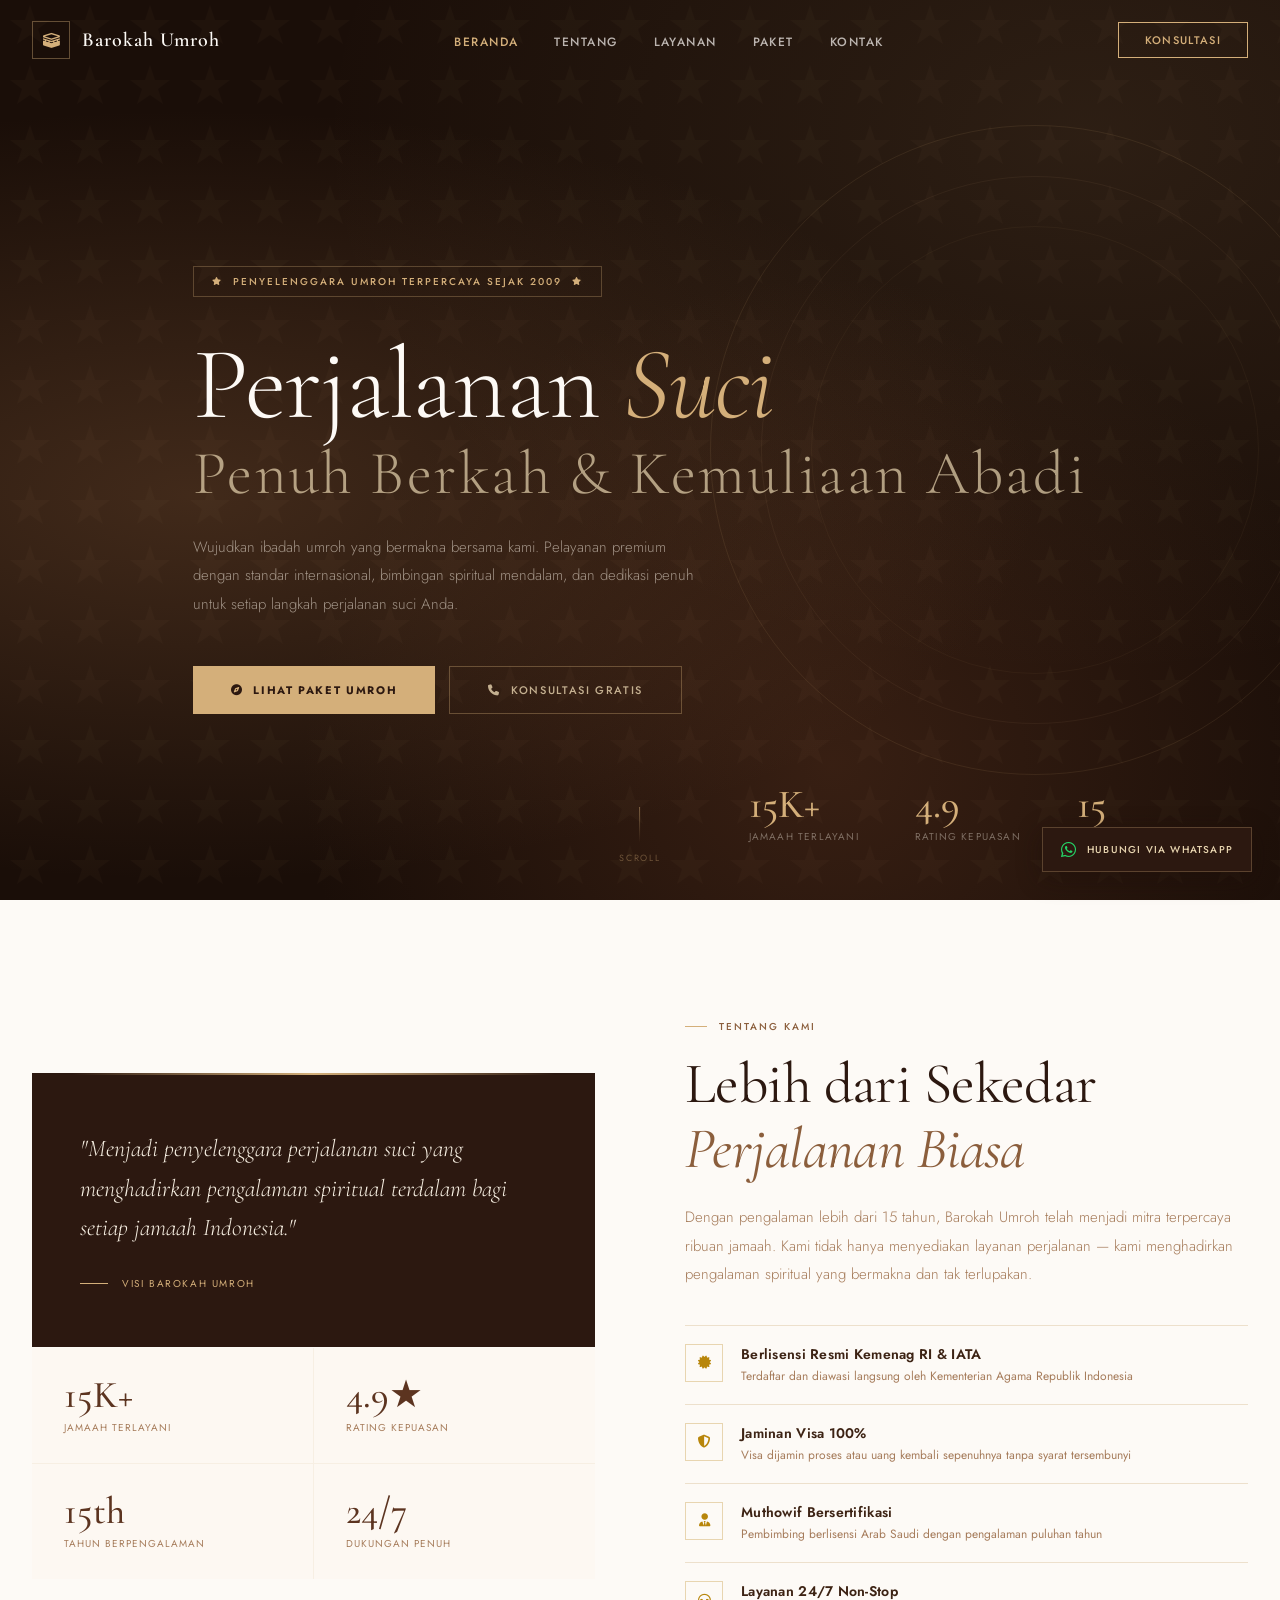
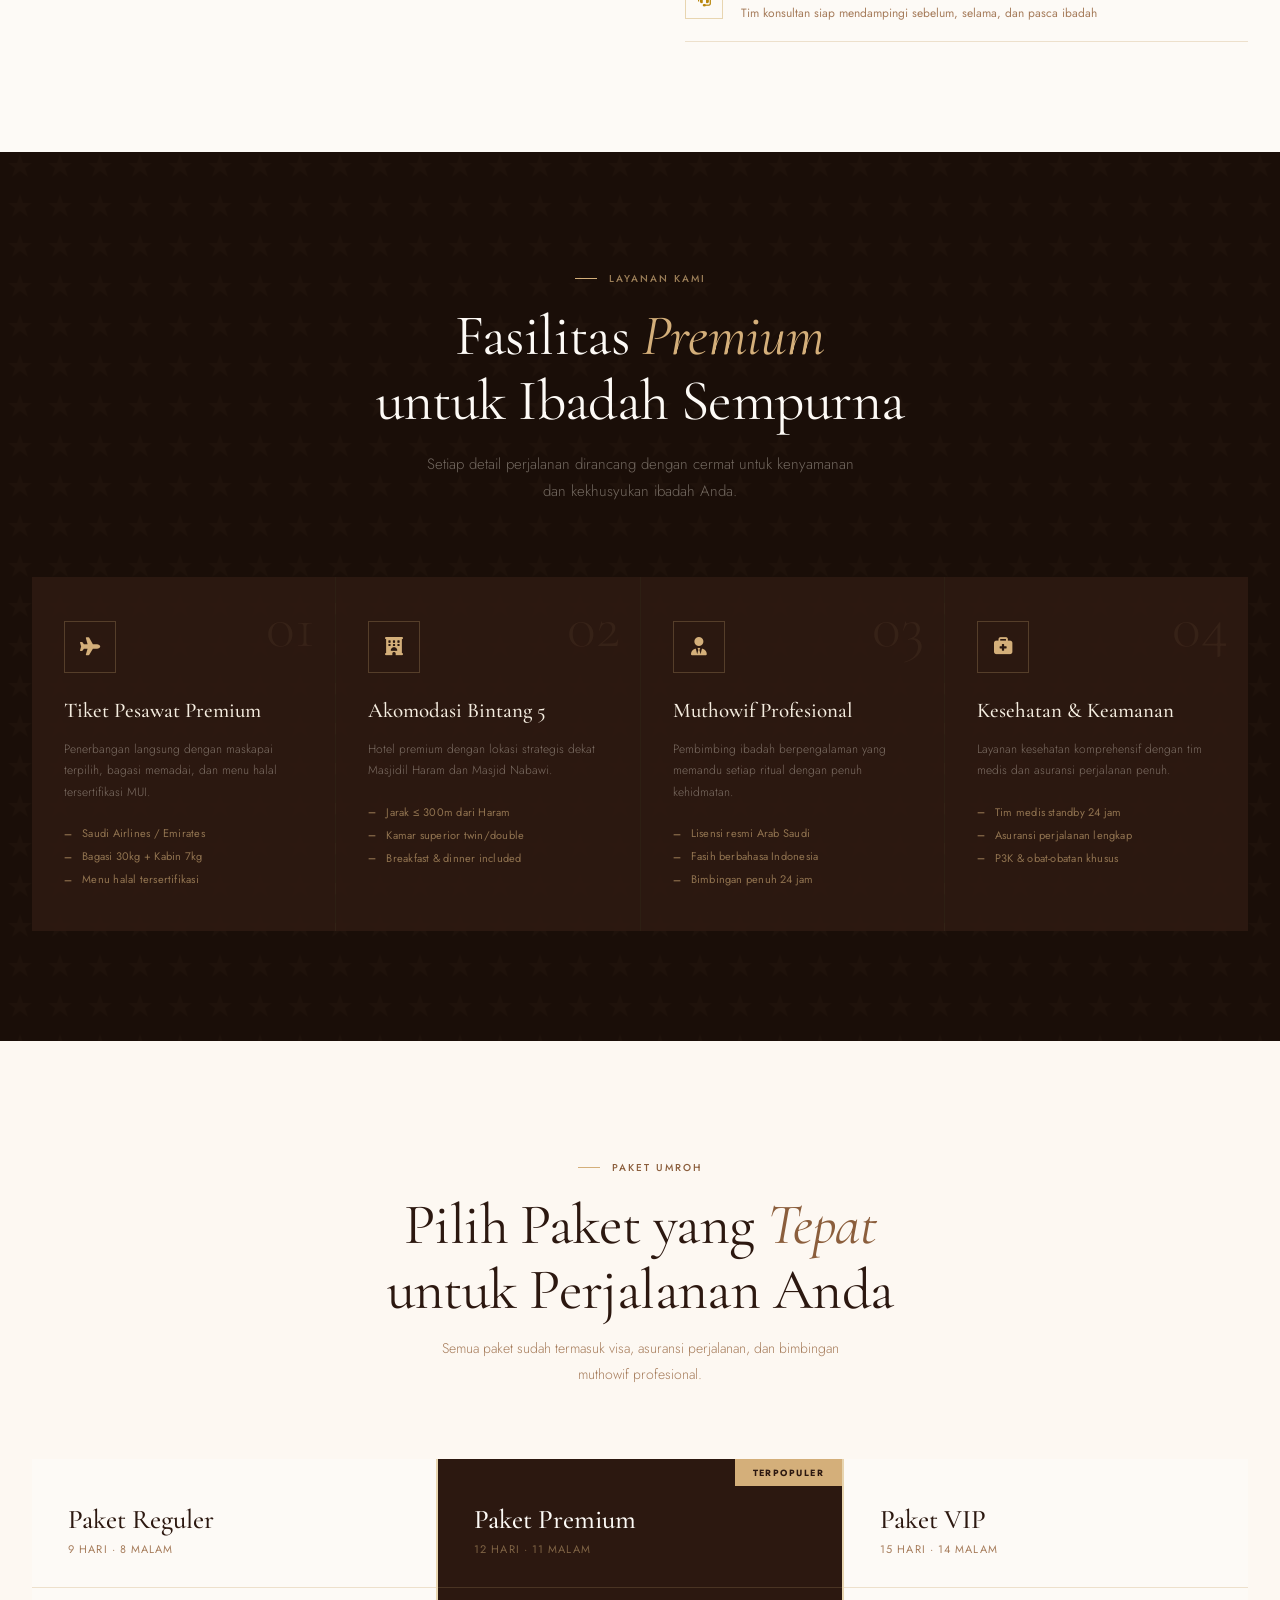
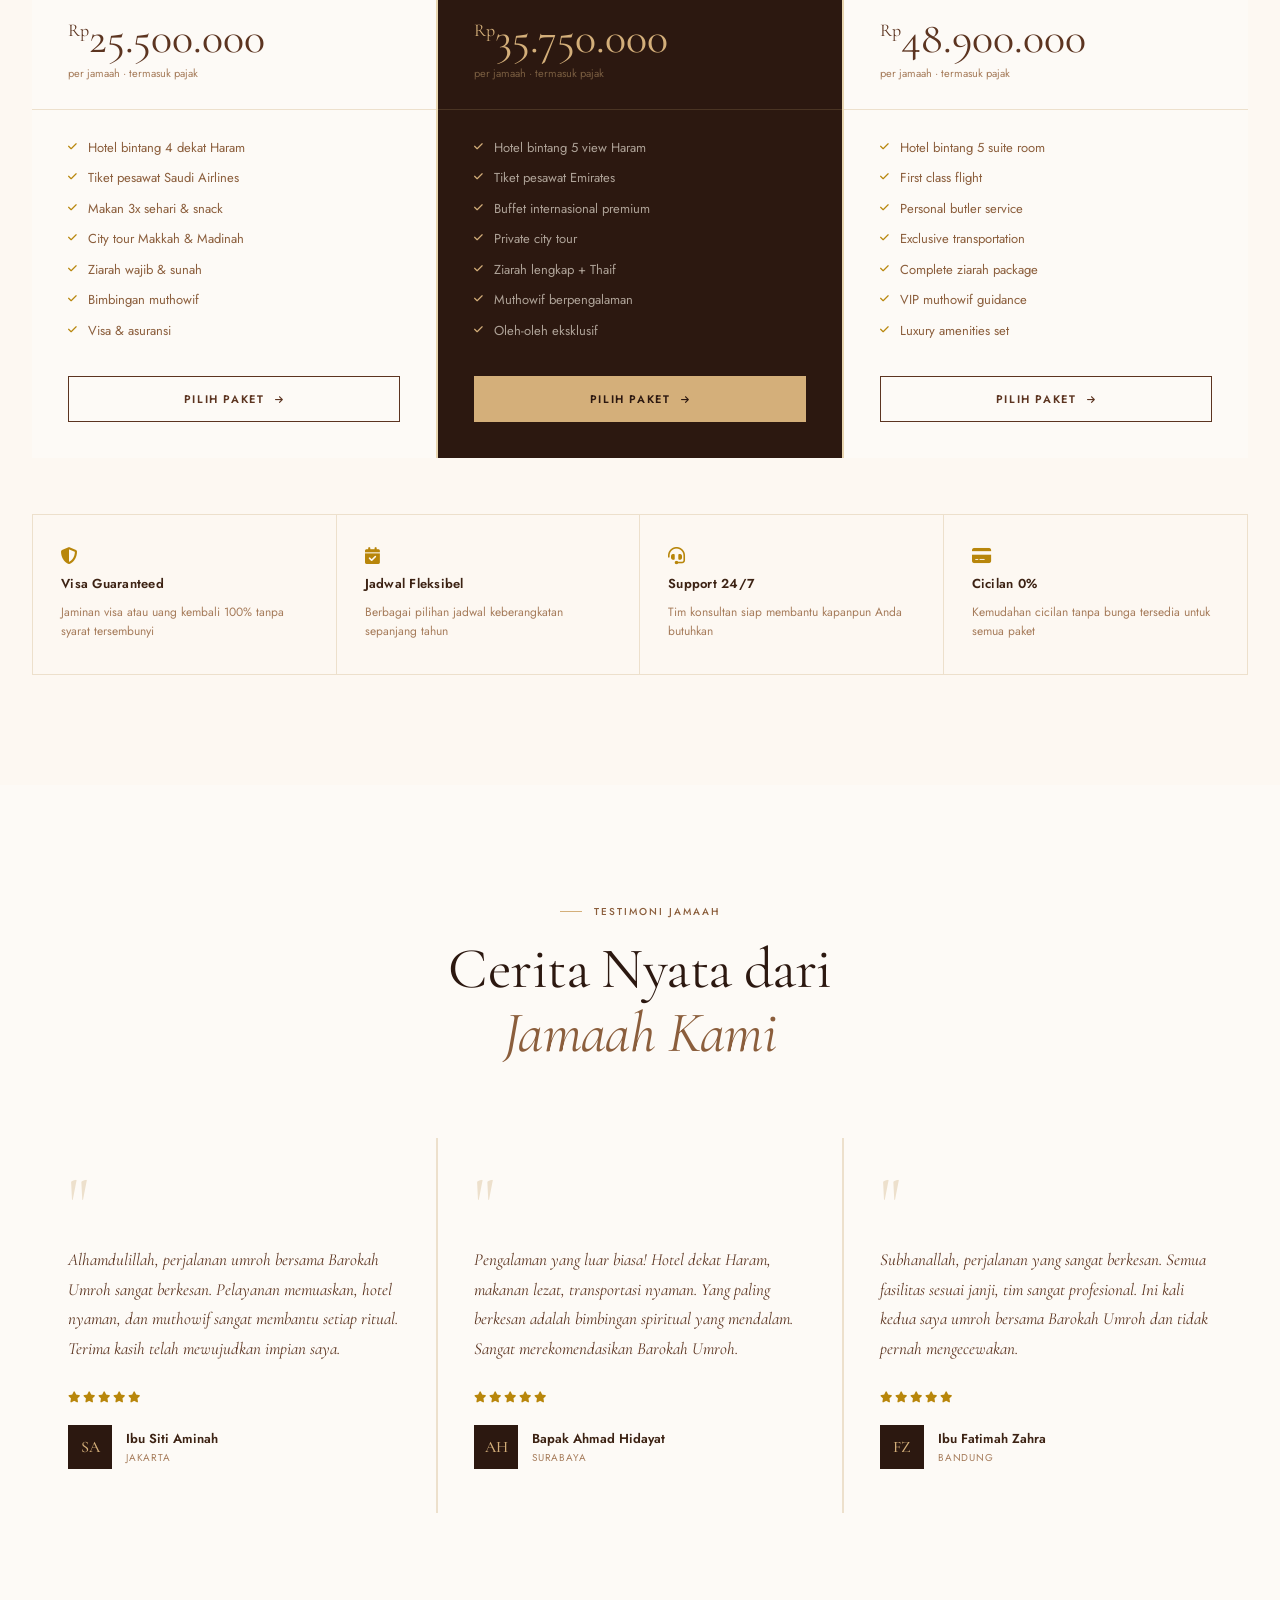
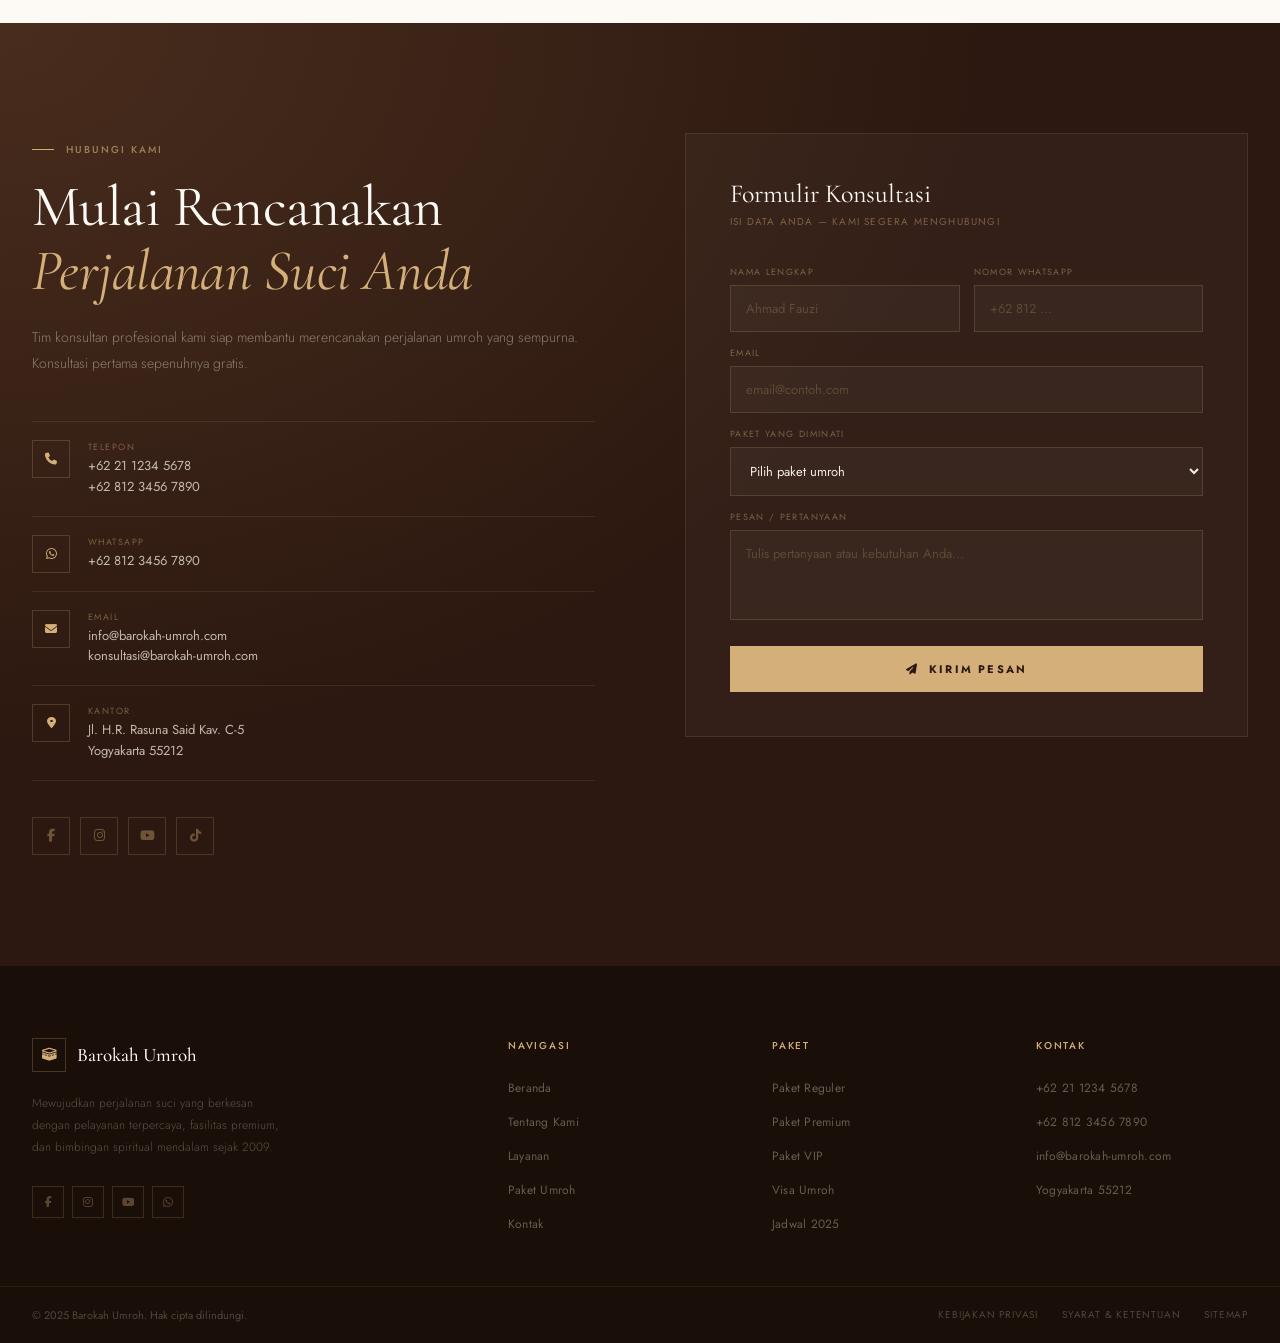
==== commit bbaec8fe: "fix: separate file to every style" ====
--- a/second.html
+++ b/second.html
@@ -5,1759 +5,27 @@
     <meta charset="UTF-8">
     <meta name="viewport" content="width=device-width, initial-scale=1.0">
     <title>Barokah Umroh — Perjalanan Suci Penuh Berkah</title>
+
     <link rel="preconnect" href="https://fonts.googleapis.com">
     <link
         href="https://fonts.googleapis.com/css2?family=Cormorant+Garamond:ital,wght@0,300;0,400;0,500;0,600;0,700;1,300;1,400;1,500&family=Jost:wght@300;400;500;600&display=swap"
         rel="stylesheet">
+
     <link rel="stylesheet" href="https://cdnjs.cloudflare.com/ajax/libs/font-awesome/6.4.0/css/all.min.css">
-    <style>
-        :root {
-            --brown-950: #1A0E08;
-            --brown-900: #2C1810;
-            --brown-800: #3D2314;
-            --brown-700: #5C3420;
-            --brown-600: #8B5E3C;
-            --brown-500: #A67C5B;
-            --brown-400: #C4956A;
-            --gold-deep: #B8860B;
-            --gold: #D4AF7A;
-            --gold-light: #E8D5B0;
-            --cream-dark: #EDE0CC;
-            --cream: #F5EDE0;
-            --cream-light: #FDF8F2;
-            --white: #FDFAF6;
-        }
-
-        *,
-        *::before,
-        *::after {
-            box-sizing: border-box;
-            margin: 0;
-            padding: 0;
-        }
-
-        html {
-            scroll-behavior: smooth;
-        }
-
-        body {
-            font-family: 'Jost', sans-serif;
-            background-color: var(--white);
-            color: var(--brown-950);
-            overflow-x: hidden;
-        }
-
-        ::-webkit-scrollbar {
-            width: 5px;
-        }
-
-        ::-webkit-scrollbar-track {
-            background: var(--cream);
-        }
-
-        ::-webkit-scrollbar-thumb {
-            background: var(--brown-500);
-            border-radius: 3px;
-        }
-
-        /* NAVBAR */
-        #navbar {
-            position: fixed;
-            top: 0;
-            left: 0;
-            right: 0;
-            z-index: 100;
-            transition: all 0.5s ease;
-        }
-
-        #navbar.scrolled {
-            background: rgba(26, 14, 8, 0.97);
-            backdrop-filter: blur(20px);
-            box-shadow: 0 1px 0 rgba(212, 175, 122, 0.2);
-        }
-
-        .nav-inner {
-            max-width: 1280px;
-            margin: 0 auto;
-            padding: 0 32px;
-            display: flex;
-            align-items: center;
-            justify-content: space-between;
-            height: 80px;
-        }
-
-        .nav-logo {
-            display: flex;
-            align-items: center;
-            gap: 12px;
-            text-decoration: none;
-        }
-
-        .nav-logo-icon {
-            width: 38px;
-            height: 38px;
-            border: 1px solid rgba(212, 175, 122, 0.4);
-            display: flex;
-            align-items: center;
-            justify-content: center;
-        }
-
-        .nav-logo-icon i {
-            color: var(--gold);
-            font-size: 15px;
-        }
-
-        .nav-logo-text {
-            font-family: 'Cormorant Garamond', serif;
-            font-size: 20px;
-            font-weight: 600;
-            color: var(--white);
-            letter-spacing: 0.05em;
-        }
-
-        .nav-links {
-            display: flex;
-            gap: 36px;
-            list-style: none;
-        }
-
-        .nav-links a {
-            font-size: 12px;
-            font-weight: 500;
-            letter-spacing: 0.12em;
-            text-transform: uppercase;
-            color: rgba(253, 250, 246, 0.7);
-            text-decoration: none;
-            transition: color 0.3s;
-            position: relative;
-        }
-
-        .nav-links a::after {
-            content: '';
-            position: absolute;
-            bottom: -4px;
-            left: 0;
-            width: 0;
-            height: 1px;
-            background: var(--gold);
-            transition: width 0.3s;
-        }
-
-        .nav-links a:hover {
-            color: var(--gold);
-        }
-
-        .nav-links a:hover::after {
-            width: 100%;
-        }
-
-        .nav-cta {
-            padding: 9px 26px;
-            border: 1px solid var(--gold);
-            color: var(--gold);
-            font-size: 11px;
-            font-weight: 500;
-            letter-spacing: 0.12em;
-            text-transform: uppercase;
-            text-decoration: none;
-            transition: all 0.3s;
-            background: transparent;
-            cursor: pointer;
-        }
-
-        .nav-cta:hover {
-            background: var(--gold);
-            color: var(--brown-900);
-        }
-
-        .hamburger-btn {
-            display: none;
-            flex-direction: column;
-            gap: 5px;
-            cursor: pointer;
-            background: none;
-            border: none;
-            padding: 4px;
-        }
-
-        .hamburger-btn span {
-            display: block;
-            width: 22px;
-            height: 1.5px;
-            background: var(--gold-light);
-            transition: all 0.3s;
-        }
-
-        .hamburger-btn.open span:nth-child(1) {
-            transform: rotate(45deg) translate(5px, 4.5px);
-        }
-
-        .hamburger-btn.open span:nth-child(2) {
-            opacity: 0;
-        }
-
-        .hamburger-btn.open span:nth-child(3) {
-            transform: rotate(-45deg) translate(5px, -4.5px);
-        }
-
-        .mobile-overlay {
-            position: fixed;
-            inset: 0;
-            background: rgba(0, 0, 0, 0.65);
-            z-index: 150;
-            opacity: 0;
-            pointer-events: none;
-            transition: opacity 0.4s;
-        }
-
-        .mobile-overlay.open {
-            opacity: 1;
-            pointer-events: all;
-        }
-
-        .mobile-nav {
-            position: fixed;
-            top: 0;
-            right: 0;
-            width: 280px;
-            height: 100vh;
-            background: var(--brown-950);
-            border-left: 1px solid rgba(212, 175, 122, 0.15);
-            transform: translateX(100%);
-            transition: transform 0.4s cubic-bezier(0.4, 0, 0.2, 1);
-            z-index: 200;
-            display: flex;
-            flex-direction: column;
-            padding: 100px 36px 40px;
-        }
-
-        .mobile-nav.open {
-            transform: translateX(0);
-        }
-
-        .mobile-nav a {
-            display: block;
-            padding: 14px 0;
-            font-family: 'Cormorant Garamond', serif;
-            font-size: 22px;
-            font-weight: 400;
-            color: var(--cream);
-            text-decoration: none;
-            border-bottom: 1px solid rgba(212, 175, 122, 0.12);
-            transition: color 0.3s, padding-left 0.3s;
-        }
-
-        .mobile-nav a:hover {
-            color: var(--gold);
-            padding-left: 8px;
-        }
-
-        /* HERO */
-        #home {
-            position: relative;
-            min-height: 100vh;
-            background: var(--brown-950);
-            display: flex;
-            align-items: center;
-            overflow: hidden;
-        }
-
-        .hero-bg {
-            position: absolute;
-            inset: 0;
-            background: radial-gradient(ellipse at 15% 55%, rgba(139, 94, 60, 0.35) 0%, transparent 55%), radial-gradient(ellipse at 85% 15%, rgba(212, 175, 122, 0.1) 0%, transparent 50%), radial-gradient(ellipse at 65% 85%, rgba(92, 52, 32, 0.45) 0%, transparent 45%);
-        }
-
-        .hero-pattern {
-            position: absolute;
-            inset: 0;
-            opacity: 0.03;
-            background-image: url("data:image/svg+xml,%3Csvg width='60' height='60' viewBox='0 0 60 60' xmlns='http://www.w3.org/2000/svg'%3E%3Cg fill='%23D4AF7A'%3E%3Cpath d='M30 5l5 15h15l-12 9 5 15-13-9-13 9 5-15-12-9h15z'/%3E%3C/g%3E%3C/svg%3E");
-            background-size: 60px 60px;
-        }
-
-        .hero-rings {
-            position: absolute;
-            right: -80px;
-            top: 50%;
-            transform: translateY(-50%);
-            width: 650px;
-            height: 650px;
-            border-radius: 50%;
-            border: 1px solid rgba(212, 175, 122, 0.1);
-            pointer-events: none;
-        }
-
-        .hero-rings::before {
-            content: '';
-            position: absolute;
-            inset: 50px;
-            border-radius: 50%;
-            border: 1px solid rgba(212, 175, 122, 0.07);
-        }
-
-        .hero-rings::after {
-            content: '';
-            position: absolute;
-            inset: 100px;
-            border-radius: 50%;
-            border: 1px solid rgba(212, 175, 122, 0.05);
-        }
-
-        .hero-content {
-            position: relative;
-            z-index: 10;
-            max-width: 1280px;
-            margin: 0 auto;
-            padding: 80px 32px 0;
-        }
-
-        .hero-tag {
-            display: inline-flex;
-            align-items: center;
-            gap: 10px;
-            padding: 7px 18px;
-            border: 1px solid rgba(212, 175, 122, 0.3);
-            color: var(--gold);
-            font-size: 10px;
-            font-weight: 500;
-            letter-spacing: 0.2em;
-            text-transform: uppercase;
-            margin-bottom: 36px;
-            opacity: 0;
-            animation: fadeUp 0.8s ease 0.2s forwards;
-        }
-
-        .hero-title {
-            font-family: 'Cormorant Garamond', serif;
-            font-size: clamp(50px, 8vw, 108px);
-            font-weight: 300;
-            line-height: 1.0;
-            color: var(--white);
-            letter-spacing: -0.01em;
-            margin-bottom: 28px;
-            opacity: 0;
-            animation: fadeUp 0.8s ease 0.4s forwards;
-        }
-
-        .hero-title em {
-            font-style: italic;
-            color: var(--gold);
-        }
-
-        .hero-title .sub {
-            display: block;
-            color: rgba(232, 213, 176, 0.7);
-            font-size: 0.6em;
-            font-weight: 300;
-            letter-spacing: 0.04em;
-            margin-top: 8px;
-        }
-
-        .hero-desc {
-            max-width: 520px;
-            font-size: 15px;
-            line-height: 1.9;
-            color: rgba(245, 237, 224, 0.55);
-            font-weight: 300;
-            margin-bottom: 48px;
-            opacity: 0;
-            animation: fadeUp 0.8s ease 0.6s forwards;
-        }
-
-        .hero-actions {
-            display: flex;
-            gap: 14px;
-            flex-wrap: wrap;
-            opacity: 0;
-            animation: fadeUp 0.8s ease 0.8s forwards;
-        }
-
-        .btn-gold {
-            padding: 15px 38px;
-            background: var(--gold);
-            color: var(--brown-900);
-            font-size: 11px;
-            font-weight: 700;
-            letter-spacing: 0.15em;
-            text-transform: uppercase;
-            border: none;
-            cursor: pointer;
-            transition: all 0.3s;
-            text-decoration: none;
-            display: inline-flex;
-            align-items: center;
-            gap: 10px;
-        }
-
-        .btn-gold:hover {
-            background: var(--gold-light);
-            transform: translateY(-2px);
-            box-shadow: 0 8px 28px rgba(212, 175, 122, 0.3);
-        }
-
-        .btn-outline {
-            padding: 15px 38px;
-            background: transparent;
-            color: rgba(232, 213, 176, 0.8);
-            font-size: 11px;
-            font-weight: 500;
-            letter-spacing: 0.15em;
-            text-transform: uppercase;
-            border: 1px solid rgba(212, 175, 122, 0.35);
-            cursor: pointer;
-            transition: all 0.3s;
-            text-decoration: none;
-            display: inline-flex;
-            align-items: center;
-            gap: 10px;
-        }
-
-        .btn-outline:hover {
-            border-color: var(--gold);
-            color: var(--gold);
-            transform: translateY(-2px);
-        }
-
-        .hero-stats {
-            position: absolute;
-            bottom: 56px;
-            right: 80px;
-            display: flex;
-            gap: 56px;
-            opacity: 0;
-            animation: fadeUp 0.8s ease 1s forwards;
-        }
-
-        .hero-stat-num {
-            font-family: 'Cormorant Garamond', serif;
-            font-size: 40px;
-            font-weight: 500;
-            color: var(--gold);
-            line-height: 1;
-        }
-
-        .hero-stat-label {
-            font-size: 10px;
-            letter-spacing: 0.12em;
-            text-transform: uppercase;
-            color: rgba(245, 237, 224, 0.4);
-            margin-top: 5px;
-        }
-
-        .hero-scroll {
-            position: absolute;
-            bottom: 36px;
-            left: 50%;
-            transform: translateX(-50%);
-            display: flex;
-            flex-direction: column;
-            align-items: center;
-            gap: 8px;
-            color: rgba(212, 175, 122, 0.4);
-            font-size: 9px;
-            letter-spacing: 0.2em;
-            text-transform: uppercase;
-            opacity: 0;
-            animation: fadeIn 1s ease 1.5s forwards;
-        }
-
-        .hero-scroll-line {
-            width: 1px;
-            height: 36px;
-            background: linear-gradient(to bottom, rgba(212, 175, 122, 0.5), transparent);
-            animation: pulse 2s ease infinite;
-        }
-
-        /* SECTION SHARED */
-        .section-tag {
-            display: inline-flex;
-            align-items: center;
-            gap: 12px;
-            font-size: 10px;
-            font-weight: 500;
-            letter-spacing: 0.2em;
-            text-transform: uppercase;
-            color: var(--brown-600);
-            margin-bottom: 18px;
-        }
-
-        .section-tag::before {
-            content: '';
-            width: 22px;
-            height: 1px;
-            background: var(--gold);
-        }
-
-        .section-title {
-            font-family: 'Cormorant Garamond', serif;
-            font-size: clamp(36px, 4.5vw, 58px);
-            font-weight: 400;
-            line-height: 1.12;
-            color: var(--brown-900);
-            letter-spacing: -0.01em;
-        }
-
-        .section-title em {
-            font-style: italic;
-            color: var(--brown-600);
-        }
-
-        /* ABOUT */
-        #about {
-            background: var(--white);
-            padding: 110px 0;
-            overflow: hidden;
-        }
-
-        .about-inner {
-            max-width: 1280px;
-            margin: 0 auto;
-            padding: 0 32px;
-            display: grid;
-            grid-template-columns: 1fr 1fr;
-            gap: 90px;
-            align-items: center;
-        }
-
-        .about-card-main {
-            background: var(--brown-900);
-            padding: 56px 48px;
-            position: relative;
-            overflow: hidden;
-        }
-
-        .about-card-main::before {
-            content: '';
-            position: absolute;
-            top: 0;
-            left: 40px;
-            right: 40px;
-            height: 2px;
-            background: linear-gradient(to right, transparent, var(--gold), transparent);
-        }
-
-        .about-quote {
-            font-family: 'Cormorant Garamond', serif;
-            font-size: 24px;
-            font-style: italic;
-            font-weight: 300;
-            color: var(--cream);
-            line-height: 1.65;
-            margin-bottom: 28px;
-            position: relative;
-            z-index: 1;
-        }
-
-        .about-quote-author {
-            display: flex;
-            align-items: center;
-            gap: 14px;
-            position: relative;
-            z-index: 1;
-        }
-
-        .about-quote-line {
-            width: 28px;
-            height: 1px;
-            background: var(--gold);
-        }
-
-        .about-quote-label {
-            font-size: 10px;
-            letter-spacing: 0.16em;
-            text-transform: uppercase;
-            color: var(--gold);
-        }
-
-        .about-stats-grid {
-            display: grid;
-            grid-template-columns: 1fr 1fr;
-            gap: 1px;
-            margin-top: 1px;
-            background: rgba(212, 175, 122, 0.15);
-        }
-
-        .about-stat-box {
-            background: var(--cream-light);
-            padding: 28px 32px;
-            transition: background 0.3s;
-            cursor: default;
-        }
-
-        .about-stat-box:hover {
-            background: var(--cream);
-        }
-
-        .about-stat-num {
-            font-family: 'Cormorant Garamond', serif;
-            font-size: 38px;
-            font-weight: 500;
-            color: var(--brown-700);
-            line-height: 1;
-        }
-
-        .about-stat-lbl {
-            font-size: 10px;
-            letter-spacing: 0.1em;
-            text-transform: uppercase;
-            color: var(--brown-500);
-            margin-top: 6px;
-        }
-
-        .about-text {
-            font-size: 15px;
-            line-height: 1.9;
-            color: var(--brown-500);
-            margin: 22px 0 36px;
-            font-weight: 300;
-        }
-
-        .about-list {
-            list-style: none;
-            display: flex;
-            flex-direction: column;
-            border-top: 1px solid var(--cream-dark);
-        }
-
-        .about-list li {
-            display: flex;
-            align-items: flex-start;
-            gap: 18px;
-            padding: 18px 0;
-            border-bottom: 1px solid var(--cream-dark);
-            transition: padding-left 0.3s;
-            cursor: default;
-        }
-
-        .about-list li:hover {
-            padding-left: 6px;
-        }
-
-        .about-list-icon {
-            width: 38px;
-            height: 38px;
-            flex-shrink: 0;
-            border: 1px solid var(--gold-light);
-            display: flex;
-            align-items: center;
-            justify-content: center;
-            color: var(--gold-deep);
-            font-size: 13px;
-            transition: all 0.3s;
-        }
-
-        .about-list li:hover .about-list-icon {
-            background: var(--brown-900);
-            border-color: var(--brown-900);
-            color: var(--gold);
-        }
-
-        .about-list h4 {
-            font-size: 14px;
-            font-weight: 600;
-            color: var(--brown-800);
-            letter-spacing: 0.02em;
-            margin-bottom: 3px;
-        }
-
-        .about-list p {
-            font-size: 12px;
-            color: var(--brown-500);
-            line-height: 1.6;
-        }
-
-        /* SERVICES */
-        #services {
-            background: var(--brown-950);
-            padding: 110px 0;
-            position: relative;
-            overflow: hidden;
-        }
-
-        #services::before {
-            content: '';
-            position: absolute;
-            inset: 0;
-            opacity: 0.025;
-            background-image: url("data:image/svg+xml,%3Csvg width='40' height='40' viewBox='0 0 40 40' xmlns='http://www.w3.org/2000/svg'%3E%3Cg fill='%23D4AF7A'%3E%3Cpath d='M20 2l3 9h9l-7 5 3 9-8-6-8 6 3-9-7-5h9z'/%3E%3C/g%3E%3C/svg%3E");
-            background-size: 40px 40px;
-        }
-
-        .services-inner {
-            position: relative;
-            z-index: 1;
-            max-width: 1280px;
-            margin: 0 auto;
-            padding: 0 32px;
-        }
-
-        .services-header {
-            text-align: center;
-            margin-bottom: 72px;
-        }
-
-        .services-header .section-tag {
-            justify-content: center;
-            color: rgba(212, 175, 122, 0.7);
-        }
-
-        .services-header .section-tag::before {
-            background: var(--gold);
-        }
-
-        .services-header .section-title {
-            color: var(--white);
-        }
-
-        .services-header .section-title em {
-            color: var(--gold);
-        }
-
-        .services-header p {
-            margin-top: 18px;
-            font-size: 15px;
-            color: rgba(245, 237, 224, 0.4);
-            font-weight: 300;
-            max-width: 440px;
-            margin-left: auto;
-            margin-right: auto;
-            line-height: 1.8;
-        }
-
-        .services-grid {
-            display: grid;
-            grid-template-columns: repeat(4, 1fr);
-            gap: 1px;
-            background: rgba(212, 175, 122, 0.1);
-        }
-
-        .service-card {
-            background: rgba(44, 24, 16, 0.9);
-            padding: 44px 32px;
-            position: relative;
-            overflow: hidden;
-            transition: background 0.4s;
-            cursor: default;
-        }
-
-        .service-card::before {
-            content: '';
-            position: absolute;
-            top: 0;
-            left: 0;
-            right: 0;
-            height: 2px;
-            background: var(--gold);
-            transform: scaleX(0);
-            transform-origin: left;
-            transition: transform 0.4s ease;
-        }
-
-        .service-card:hover {
-            background: rgba(61, 35, 20, 0.98);
-        }
-
-        .service-card:hover::before {
-            transform: scaleX(1);
-        }
-
-        .service-num {
-            font-family: 'Cormorant Garamond', serif;
-            font-size: 60px;
-            font-weight: 300;
-            color: rgba(212, 175, 122, 0.07);
-            line-height: 1;
-            position: absolute;
-            top: 20px;
-            right: 20px;
-            transition: color 0.4s;
-        }
-
-        .service-card:hover .service-num {
-            color: rgba(212, 175, 122, 0.13);
-        }
-
-        .service-icon-wrap {
-            width: 52px;
-            height: 52px;
-            border: 1px solid rgba(212, 175, 122, 0.25);
-            display: flex;
-            align-items: center;
-            justify-content: center;
-            color: var(--gold);
-            font-size: 18px;
-            margin-bottom: 24px;
-            transition: all 0.3s;
-        }
-
-        .service-card:hover .service-icon-wrap {
-            background: var(--gold);
-            color: var(--brown-900);
-            border-color: var(--gold);
-        }
-
-        .service-title {
-            font-family: 'Cormorant Garamond', serif;
-            font-size: 21px;
-            font-weight: 500;
-            color: var(--cream);
-            margin-bottom: 14px;
-            line-height: 1.3;
-        }
-
-        .service-desc {
-            font-size: 12px;
-            line-height: 1.8;
-            color: rgba(245, 237, 224, 0.4);
-            font-weight: 300;
-            margin-bottom: 22px;
-        }
-
-        .service-list {
-            list-style: none;
-            display: flex;
-            flex-direction: column;
-            gap: 7px;
-        }
-
-        .service-list li {
-            display: flex;
-            align-items: center;
-            gap: 10px;
-            font-size: 11px;
-            color: rgba(212, 175, 122, 0.6);
-            letter-spacing: 0.02em;
-        }
-
-        .service-list li::before {
-            content: '—';
-            color: var(--gold);
-            font-size: 9px;
-        }
-
-        /* PACKAGES */
-        #packages {
-            background: var(--cream-light);
-            padding: 110px 0;
-        }
-
-        .packages-inner {
-            max-width: 1280px;
-            margin: 0 auto;
-            padding: 0 32px;
-        }
-
-        .packages-header {
-            text-align: center;
-            margin-bottom: 72px;
-        }
-
-        .packages-header .section-tag {
-            justify-content: center;
-        }
-
-        .packages-header p {
-            margin-top: 14px;
-            font-size: 14px;
-            color: var(--brown-500);
-            font-weight: 300;
-            line-height: 1.8;
-            max-width: 420px;
-            margin-left: auto;
-            margin-right: auto;
-        }
-
-        .packages-grid {
-            display: grid;
-            grid-template-columns: repeat(3, 1fr);
-            gap: 2px;
-            background: var(--gold-light);
-        }
-
-        .pkg {
-            background: var(--white);
-            position: relative;
-            overflow: hidden;
-            transition: transform 0.3s, box-shadow 0.3s;
-        }
-
-        .pkg:hover {
-            transform: translateY(-8px);
-            box-shadow: 0 28px 55px rgba(44, 24, 16, 0.14);
-            z-index: 2;
-        }
-
-        .pkg.featured {
-            background: var(--brown-900);
-        }
-
-        .pkg-badge {
-            position: absolute;
-            top: 0;
-            right: 0;
-            padding: 7px 18px;
-            background: var(--gold);
-            color: var(--brown-900);
-            font-size: 9px;
-            font-weight: 700;
-            letter-spacing: 0.16em;
-            text-transform: uppercase;
-        }
-
-        .pkg-header {
-            padding: 44px 36px 30px;
-            border-bottom: 1px solid var(--cream-dark);
-        }
-
-        .pkg.featured .pkg-header {
-            border-bottom-color: rgba(212, 175, 122, 0.18);
-        }
-
-        .pkg-name {
-            font-family: 'Cormorant Garamond', serif;
-            font-size: 27px;
-            font-weight: 500;
-            color: var(--brown-900);
-            margin-bottom: 5px;
-        }
-
-        .pkg.featured .pkg-name {
-            color: var(--white);
-        }
-
-        .pkg-duration {
-            font-size: 11px;
-            letter-spacing: 0.1em;
-            text-transform: uppercase;
-            color: var(--brown-500);
-        }
-
-        .pkg.featured .pkg-duration {
-            color: rgba(212, 175, 122, 0.5);
-        }
-
-        .pkg-price-wrap {
-            padding: 28px 36px;
-            border-bottom: 1px solid var(--cream-dark);
-        }
-
-        .pkg.featured .pkg-price-wrap {
-            border-bottom-color: rgba(212, 175, 122, 0.18);
-        }
-
-        .pkg-price {
-            font-family: 'Cormorant Garamond', serif;
-            font-size: 44px;
-            font-weight: 400;
-            color: var(--brown-700);
-            line-height: 1;
-        }
-
-        .pkg.featured .pkg-price {
-            color: var(--gold);
-        }
-
-        .pkg-price sup {
-            font-size: 18px;
-            vertical-align: super;
-        }
-
-        .pkg-price-note {
-            font-size: 11px;
-            color: var(--brown-500);
-            margin-top: 5px;
-        }
-
-        .pkg.featured .pkg-price-note {
-            color: rgba(212, 175, 122, 0.45);
-        }
-
-        .pkg-features {
-            padding: 28px 36px 36px;
-        }
-
-        .pkg-features ul {
-            list-style: none;
-            display: flex;
-            flex-direction: column;
-            gap: 11px;
-        }
-
-        .pkg-features li {
-            display: flex;
-            align-items: flex-start;
-            gap: 11px;
-            font-size: 13px;
-            color: var(--brown-600);
-            line-height: 1.5;
-        }
-
-        .pkg.featured .pkg-features li {
-            color: rgba(245, 237, 224, 0.65);
-        }
-
-        .pkg-features li i {
-            color: var(--gold-deep);
-            font-size: 10px;
-            margin-top: 3px;
-            flex-shrink: 0;
-        }
-
-        .pkg.featured .pkg-features li i {
-            color: var(--gold);
-        }
-
-        .pkg-cta {
-            padding: 0 36px 36px;
-        }
-
-        .pkg-btn {
-            width: 100%;
-            padding: 14px;
-            font-family: 'Jost', sans-serif;
-            font-size: 11px;
-            font-weight: 600;
-            letter-spacing: 0.15em;
-            text-transform: uppercase;
-            border: 1px solid var(--brown-700);
-            background: transparent;
-            color: var(--brown-700);
-            cursor: pointer;
-            transition: all 0.3s;
-            display: flex;
-            align-items: center;
-            justify-content: center;
-            gap: 10px;
-        }
-
-        .pkg-btn:hover {
-            background: var(--brown-900);
-            border-color: var(--brown-900);
-            color: var(--white);
-        }
-
-        .pkg.featured .pkg-btn {
-            background: var(--gold);
-            border-color: var(--gold);
-            color: var(--brown-900);
-        }
-
-        .pkg.featured .pkg-btn:hover {
-            background: var(--gold-light);
-            border-color: var(--gold-light);
-        }
-
-        .strip {
-            display: grid;
-            grid-template-columns: repeat(4, 1fr);
-            margin-top: 56px;
-            border: 1px solid var(--cream-dark);
-        }
-
-        .strip-item {
-            padding: 32px 28px;
-            border-right: 1px solid var(--cream-dark);
-            display: flex;
-            flex-direction: column;
-            gap: 10px;
-            transition: background 0.3s;
-            cursor: default;
-        }
-
-        .strip-item:last-child {
-            border-right: none;
-        }
-
-        .strip-item:hover {
-            background: var(--cream);
-        }
-
-        .strip-item i {
-            color: var(--gold-deep);
-            font-size: 17px;
-        }
-
-        .strip-item h4 {
-            font-size: 13px;
-            font-weight: 600;
-            color: var(--brown-800);
-            letter-spacing: 0.02em;
-        }
-
-        .strip-item p {
-            font-size: 12px;
-            color: var(--brown-500);
-            line-height: 1.6;
-        }
-
-        /* TESTIMONIALS */
-        #testimonials {
-            background: var(--white);
-            padding: 110px 0;
-        }
-
-        .testimonials-inner {
-            max-width: 1280px;
-            margin: 0 auto;
-            padding: 0 32px;
-        }
-
-        .testimonials-header {
-            text-align: center;
-            margin-bottom: 72px;
-        }
-
-        .testimonials-header .section-tag {
-            justify-content: center;
-        }
-
-        .tgrid {
-            display: grid;
-            grid-template-columns: repeat(3, 1fr);
-            gap: 2px;
-            background: var(--cream-dark);
-        }
-
-        .tcard {
-            background: var(--white);
-            padding: 44px 36px;
-            transition: background 0.3s;
-            cursor: default;
-        }
-
-        .tcard:hover {
-            background: var(--cream-light);
-        }
-
-        .tquote-mark {
-            font-family: 'Cormorant Garamond', serif;
-            font-size: 72px;
-            color: var(--cream-dark);
-            line-height: 0.6;
-            margin-bottom: 20px;
-            display: block;
-        }
-
-        .ttext {
-            font-family: 'Cormorant Garamond', serif;
-            font-size: 17px;
-            font-style: italic;
-            color: var(--brown-700);
-            line-height: 1.75;
-            margin-bottom: 28px;
-        }
-
-        .tstars {
-            display: flex;
-            gap: 3px;
-            margin-bottom: 22px;
-        }
-
-        .tstars i {
-            color: var(--gold-deep);
-            font-size: 11px;
-        }
-
-        .tauthor {
-            display: flex;
-            align-items: center;
-            gap: 14px;
-        }
-
-        .tavatar {
-            width: 44px;
-            height: 44px;
-            background: var(--brown-900);
-            display: flex;
-            align-items: center;
-            justify-content: center;
-            font-family: 'Cormorant Garamond', serif;
-            font-size: 16px;
-            color: var(--gold);
-            font-weight: 500;
-            flex-shrink: 0;
-        }
-
-        .tname {
-            font-size: 13px;
-            font-weight: 600;
-            color: var(--brown-800);
-        }
-
-        .tcity {
-            font-size: 10px;
-            color: var(--brown-500);
-            letter-spacing: 0.08em;
-            text-transform: uppercase;
-            margin-top: 2px;
-        }
-
-        /* CONTACT */
-        #contact {
-            background: var(--brown-900);
-            padding: 110px 0;
-            position: relative;
-            overflow: hidden;
-        }
-
-        #contact::before {
-            content: '';
-            position: absolute;
-            inset: 0;
-            background: radial-gradient(ellipse at top left, rgba(139, 94, 60, 0.3) 0%, transparent 55%);
-        }
-
-        .contact-inner {
-            position: relative;
-            z-index: 1;
-            max-width: 1280px;
-            margin: 0 auto;
-            padding: 0 32px;
-            display: grid;
-            grid-template-columns: 1fr 1fr;
-            gap: 90px;
-            align-items: start;
-        }
-
-        .contact-info .section-tag {
-            color: rgba(212, 175, 122, 0.65);
-        }
-
-        .contact-info .section-tag::before {
-            background: var(--gold);
-        }
-
-        .contact-info .section-title {
-            color: var(--white);
-        }
-
-        .contact-info .section-title em {
-            color: var(--gold);
-        }
-
-        .contact-desc {
-            font-size: 14px;
-            line-height: 1.9;
-            color: rgba(245, 237, 224, 0.45);
-            font-weight: 300;
-            margin: 20px 0 44px;
-        }
-
-        .contact-details {
-            display: flex;
-            flex-direction: column;
-            border-top: 1px solid rgba(212, 175, 122, 0.12);
-        }
-
-        .cdetail {
-            display: flex;
-            align-items: flex-start;
-            gap: 18px;
-            padding: 18px 0;
-            border-bottom: 1px solid rgba(212, 175, 122, 0.12);
-        }
-
-        .cdetail-icon {
-            width: 38px;
-            height: 38px;
-            flex-shrink: 0;
-            border: 1px solid rgba(212, 175, 122, 0.22);
-            display: flex;
-            align-items: center;
-            justify-content: center;
-            color: var(--gold);
-            font-size: 12px;
-        }
-
-        .cdetail-lbl {
-            font-size: 9px;
-            letter-spacing: 0.16em;
-            text-transform: uppercase;
-            color: rgba(212, 175, 122, 0.45);
-            margin-bottom: 3px;
-        }
-
-        .cdetail-val {
-            font-size: 13px;
-            color: rgba(245, 237, 224, 0.75);
-            line-height: 1.6;
-        }
-
-        .csocials {
-            display: flex;
-            gap: 10px;
-            margin-top: 36px;
-        }
-
-        .csocial {
-            width: 38px;
-            height: 38px;
-            border: 1px solid rgba(212, 175, 122, 0.2);
-            display: flex;
-            align-items: center;
-            justify-content: center;
-            color: rgba(212, 175, 122, 0.4);
-            font-size: 13px;
-            text-decoration: none;
-            transition: all 0.3s;
-        }
-
-        .csocial:hover {
-            border-color: var(--gold);
-            color: var(--gold);
-        }
-
-        .cform-wrap {
-            background: rgba(253, 250, 246, 0.03);
-            border: 1px solid rgba(212, 175, 122, 0.13);
-            padding: 44px;
-        }
-
-        .cform-title {
-            font-family: 'Cormorant Garamond', serif;
-            font-size: 26px;
-            font-weight: 400;
-            color: var(--white);
-            margin-bottom: 5px;
-        }
-
-        .cform-sub {
-            font-size: 10px;
-            color: rgba(212, 175, 122, 0.45);
-            letter-spacing: 0.12em;
-            text-transform: uppercase;
-            margin-bottom: 36px;
-        }
-
-        .form-row {
-            display: grid;
-            grid-template-columns: 1fr 1fr;
-            gap: 14px;
-        }
-
-        .fgroup {
-            margin-bottom: 14px;
-        }
-
-        .flabel {
-            display: block;
-            font-size: 9px;
-            letter-spacing: 0.15em;
-            text-transform: uppercase;
-            color: rgba(212, 175, 122, 0.45);
-            margin-bottom: 7px;
-        }
-
-        .finput,
-        .fselect,
-        .ftextarea {
-            width: 100%;
-            background: rgba(255, 255, 255, 0.03);
-            border: 1px solid rgba(212, 175, 122, 0.18);
-            padding: 13px 15px;
-            color: var(--cream);
-            font-family: 'Jost', sans-serif;
-            font-size: 13px;
-            outline: none;
-            transition: border-color 0.3s;
-            -webkit-appearance: none;
-        }
-
-        .finput::placeholder,
-        .ftextarea::placeholder {
-            color: rgba(212, 175, 122, 0.25);
-        }
-
-        .finput:focus,
-        .fselect:focus,
-        .ftextarea:focus {
-            border-color: rgba(212, 175, 122, 0.5);
-        }
-
-        .fselect option {
-            background: var(--brown-900);
-            color: var(--cream);
-        }
-
-        .ftextarea {
-            resize: none;
-            height: 90px;
-        }
-
-        .fsubmit {
-            width: 100%;
-            padding: 15px;
-            background: var(--gold);
-            color: var(--brown-900);
-            font-family: 'Jost', sans-serif;
-            font-size: 11px;
-            font-weight: 700;
-            letter-spacing: 0.2em;
-            text-transform: uppercase;
-            border: none;
-            cursor: pointer;
-            transition: all 0.3s;
-            margin-top: 6px;
-        }
-
-        .fsubmit:hover {
-            background: var(--gold-light);
-            transform: translateY(-2px);
-        }
-
-        /* FOOTER */
-        footer {
-            background: var(--brown-950);
-            padding: 72px 0 0;
-            border-top: 1px solid rgba(212, 175, 122, 0.08);
-        }
-
-        .footer-inner {
-            max-width: 1280px;
-            margin: 0 auto;
-            padding: 0 32px;
-            display: grid;
-            grid-template-columns: 2fr 1fr 1fr 1fr;
-            gap: 52px;
-        }
-
-        .footer-logo {
-            display: flex;
-            align-items: center;
-            gap: 11px;
-            margin-bottom: 20px;
-        }
-
-        .footer-logo-icon {
-            width: 34px;
-            height: 34px;
-            border: 1px solid rgba(212, 175, 122, 0.25);
-            display: flex;
-            align-items: center;
-            justify-content: center;
-        }
-
-        .footer-logo-icon i {
-            color: var(--gold);
-            font-size: 13px;
-        }
-
-        .footer-logo-text {
-            font-family: 'Cormorant Garamond', serif;
-            font-size: 19px;
-            color: var(--white);
-            font-weight: 500;
-        }
-
-        .footer-desc {
-            font-size: 12px;
-            line-height: 1.85;
-            color: rgba(245, 237, 224, 0.3);
-            font-weight: 300;
-            max-width: 260px;
-            margin-bottom: 28px;
-        }
-
-        .footer-socials {
-            display: flex;
-            gap: 8px;
-        }
-
-        .footer-social {
-            width: 32px;
-            height: 32px;
-            border: 1px solid rgba(212, 175, 122, 0.18);
-            display: flex;
-            align-items: center;
-            justify-content: center;
-            color: rgba(212, 175, 122, 0.35);
-            font-size: 11px;
-            text-decoration: none;
-            transition: all 0.3s;
-        }
-
-        .footer-social:hover {
-            border-color: var(--gold);
-            color: var(--gold);
-        }
-
-        .fcol-title {
-            font-size: 10px;
-            letter-spacing: 0.18em;
-            text-transform: uppercase;
-            color: var(--gold);
-            margin-bottom: 22px;
-            font-weight: 500;
-        }
-
-        .flinks {
-            list-style: none;
-            display: flex;
-            flex-direction: column;
-            gap: 11px;
-        }
-
-        .flinks a {
-            font-size: 12px;
-            color: rgba(245, 237, 224, 0.35);
-            text-decoration: none;
-            transition: color 0.3s;
-            letter-spacing: 0.02em;
-        }
-
-        .flinks a:hover {
-            color: var(--gold-light);
-        }
-
-        .footer-bottom {
-            max-width: 1280px;
-            margin: 52px auto 0;
-            padding: 20px 32px;
-            border-top: 1px solid rgba(212, 175, 122, 0.08);
-            display: flex;
-            justify-content: space-between;
-            align-items: center;
-        }
-
-        .footer-bottom p {
-            font-size: 11px;
-            color: rgba(245, 237, 224, 0.25);
-        }
-
-        .footer-bottom-links {
-            display: flex;
-            gap: 24px;
-        }
-
-        .footer-bottom-links a {
-            font-size: 10px;
-            color: rgba(245, 237, 224, 0.25);
-            text-decoration: none;
-            letter-spacing: 0.08em;
-            text-transform: uppercase;
-            transition: color 0.3s;
-        }
-
-        .footer-bottom-links a:hover {
-            color: var(--gold);
-        }
-
-        /* WHATSAPP FAB */
-        .wa-fab {
-            position: fixed;
-            bottom: 28px;
-            right: 28px;
-            z-index: 90;
-            display: flex;
-            align-items: center;
-            gap: 11px;
-            background: var(--brown-900);
-            border: 1px solid rgba(212, 175, 122, 0.28);
-            padding: 13px 18px;
-            text-decoration: none;
-            transition: all 0.3s;
-            box-shadow: 0 6px 25px rgba(26, 14, 8, 0.45);
-        }
-
-        .wa-fab:hover {
-            background: var(--brown-800);
-            border-color: var(--gold);
-            transform: translateY(-3px);
-        }
-
-        .wa-fab i {
-            color: #25D366;
-            font-size: 17px;
-        }
-
-        .wa-fab span {
-            font-size: 10px;
-            letter-spacing: 0.12em;
-            text-transform: uppercase;
-            color: var(--gold-light);
-            font-weight: 500;
-        }
-
-        /* ANIMATIONS */
-        @keyframes fadeUp {
-            from {
-                opacity: 0;
-                transform: translateY(28px);
-            }
-
-            to {
-                opacity: 1;
-                transform: translateY(0);
-            }
-        }
-
-        @keyframes fadeIn {
-            from {
-                opacity: 0;
-            }
-
-            to {
-                opacity: 1;
-            }
-        }
-
-        @keyframes pulse {
-
-            0%,
-            100% {
-                opacity: 0.5;
-            }
-
-            50% {
-                opacity: 1;
-            }
-        }
-
-        .reveal {
-            opacity: 0;
-            transform: translateY(36px);
-            transition: opacity 0.8s ease, transform 0.8s ease;
-        }
-
-        .reveal.visible {
-            opacity: 1;
-            transform: translateY(0);
-        }
-
-        .reveal-l {
-            opacity: 0;
-            transform: translateX(-36px);
-            transition: opacity 0.8s ease, transform 0.8s ease;
-        }
-
-        .reveal-l.visible {
-            opacity: 1;
-            transform: translateX(0);
-        }
-
-        .reveal-r {
-            opacity: 0;
-            transform: translateX(36px);
-            transition: opacity 0.8s ease, transform 0.8s ease;
-        }
-
-        .reveal-r.visible {
-            opacity: 1;
-            transform: translateX(0);
-        }
-
-        /* RESPONSIVE */
-        @media (max-width: 1024px) {
-            .about-inner {
-                grid-template-columns: 1fr;
-                gap: 56px;
-            }
-
-            .services-grid {
-                grid-template-columns: repeat(2, 1fr);
-            }
-
-            .packages-grid {
-                grid-template-columns: 1fr;
-            }
-
-            .contact-inner {
-                grid-template-columns: 1fr;
-                gap: 56px;
-            }
-
-            .footer-inner {
-                grid-template-columns: 1fr 1fr;
-                gap: 40px;
-            }
-
-            .hero-stats {
-                display: none;
-            }
-        }
-
-        @media (max-width: 768px) {
-
-            .nav-links,
-            .nav-cta {
-                display: none;
-            }
-
-            .hamburger-btn {
-                display: flex;
-            }
-
-            .services-grid {
-                grid-template-columns: 1fr;
-            }
-
-            .strip {
-                grid-template-columns: 1fr 1fr;
-            }
-
-            .tgrid {
-                grid-template-columns: 1fr;
-            }
-
-            .footer-inner {
-                grid-template-columns: 1fr;
-            }
-
-            .footer-bottom {
-                flex-direction: column;
-                gap: 14px;
-                text-align: center;
-            }
-
-            .form-row {
-                grid-template-columns: 1fr;
-            }
-
-            .nav-inner,
-            .hero-content,
-            .about-inner,
-            .services-inner,
-            .packages-inner,
-            .testimonials-inner,
-            .contact-inner,
-            .footer-inner {
-                padding-left: 20px;
-                padding-right: 20px;
-            }
-
-            .footer-bottom {
-                padding-left: 20px;
-                padding-right: 20px;
-            }
-        }
-
-        @media (max-width: 480px) {
-            .strip {
-                grid-template-columns: 1fr;
-            }
-
-            .hero-actions {
-                flex-direction: column;
-            }
-
-            .btn-gold,
-            .btn-outline {
-                justify-content: center;
-            }
-        }
-    </style>
+
+    <link rel="stylesheet" href="./assets/css/second.css">
 </head>
 
 <body>
 
-    <!-- NAVBAR -->
+    <!-- ─── NAVBAR ─── -->
     <nav id="navbar">
         <div class="nav-inner">
             <a href="#home" class="nav-logo">
                 <div class="nav-logo-icon"><i class="fas fa-kaaba"></i></div>
                 <span class="nav-logo-text">Barokah Umroh</span>
             </a>
+
             <ul class="nav-links">
                 <li><a href="#home">Beranda</a></li>
                 <li><a href="#about">Tentang</a></li>
@@ -1765,13 +33,21 @@
                 <li><a href="#packages">Paket</a></li>
                 <li><a href="#contact">Kontak</a></li>
             </ul>
+
             <a href="#contact" class="nav-cta">Konsultasi</a>
+
             <button class="hamburger-btn" id="hamburger-btn" aria-label="Menu">
-                <span></span><span></span><span></span>
+                <span></span>
+                <span></span>
+                <span></span>
             </button>
         </div>
     </nav>
+
+    <!-- Mobile Overlay -->
     <div class="mobile-overlay" id="mobile-overlay"></div>
+
+    <!-- Mobile Nav -->
     <nav class="mobile-nav" id="mobile-nav">
         <a href="#home">Beranda</a>
         <a href="#about">Tentang Kami</a>
@@ -1780,31 +56,41 @@
         <a href="#contact">Kontak</a>
     </nav>
 
-    <!-- HERO -->
+
+    <!-- ─── HERO ─── -->
     <section id="home">
         <div class="hero-bg"></div>
         <div class="hero-pattern"></div>
         <div class="hero-rings"></div>
+
         <div class="hero-content">
             <div class="hero-tag">
-                <i class="fas fa-star" style="font-size:8px;"></i>
-                Penyelenggara Umroh Terpercaya Sejak 2025
-                <i class="fas fa-star" style="font-size:8px;"></i>
-            </div>
+                <i class="fas fa-star" style="font-size: 8px;"></i>
+                Penyelenggara Umroh Terpercaya Sejak 2009
+                <i class="fas fa-star" style="font-size: 8px;"></i>
+            </div>
+
             <h1 class="hero-title">
                 Perjalanan <em>Suci</em>
                 <span class="sub">Penuh Berkah &amp; Kemuliaan Abadi</span>
             </h1>
+
             <p class="hero-desc">
                 Wujudkan ibadah umroh yang bermakna bersama kami. Pelayanan premium dengan
                 standar internasional, bimbingan spiritual mendalam, dan dedikasi penuh
                 untuk setiap langkah perjalanan suci Anda.
             </p>
+
             <div class="hero-actions">
-                <a href="#packages" class="btn-gold"><i class="fas fa-compass"></i> Lihat Paket Umroh</a>
-                <a href="#contact" class="btn-outline"><i class="fas fa-phone"></i> Konsultasi Gratis</a>
-            </div>
-        </div>
+                <a href="#packages" class="btn-gold">
+                    <i class="fas fa-compass"></i> Lihat Paket Umroh
+                </a>
+                <a href="#contact" class="btn-outline">
+                    <i class="fas fa-phone"></i> Konsultasi Gratis
+                </a>
+            </div>
+        </div>
+
         <div class="hero-stats">
             <div class="hero-stat">
                 <div class="hero-stat-num">15K+</div>
@@ -1819,19 +105,24 @@
                 <div class="hero-stat-label">Tahun Pengalaman</div>
             </div>
         </div>
+
         <div class="hero-scroll">
             <div class="hero-scroll-line"></div>
             <span>Scroll</span>
         </div>
     </section>
 
-    <!-- ABOUT -->
+
+    <!-- ─── ABOUT ─── -->
     <section id="about">
         <div class="about-inner">
+            <!-- Visual / Stats Card -->
             <div class="reveal-l">
                 <div class="about-card-main">
-                    <p class="about-quote">"Menjadi penyelenggara perjalanan suci yang menghadirkan pengalaman spiritual
-                        terdalam bagi setiap jamaah Indonesia."</p>
+                    <p class="about-quote">
+                        "Menjadi penyelenggara perjalanan suci yang menghadirkan pengalaman
+                        spiritual terdalam bagi setiap jamaah Indonesia."
+                    </p>
                     <div class="about-quote-author">
                         <div class="about-quote-line"></div>
                         <div class="about-quote-label">Visi Barokah Umroh</div>
@@ -1856,12 +147,19 @@
                     </div>
                 </div>
             </div>
+
+            <!-- Content -->
             <div class="reveal-r">
                 <div class="section-tag">Tentang Kami</div>
-                <h2 class="section-title">Lebih dari Sekedar<br><em>Perjalanan Biasa</em></h2>
-                <p class="about-text">Dengan pengalaman lebih dari 15 tahun, Barokah Umroh telah menjadi mitra
-                    terpercaya ribuan jamaah. Kami tidak hanya menyediakan layanan perjalanan — kami menghadirkan
-                    pengalaman spiritual yang bermakna dan tak terlupakan.</p>
+                <h2 class="section-title">
+                    Lebih dari Sekedar<br>
+                    <em>Perjalanan Biasa</em>
+                </h2>
+                <p class="about-text">
+                    Dengan pengalaman lebih dari 15 tahun, Barokah Umroh telah menjadi mitra
+                    terpercaya ribuan jamaah. Kami tidak hanya menyediakan layanan perjalanan —
+                    kami menghadirkan pengalaman spiritual yang bermakna dan tak terlupakan.
+                </p>
                 <ul class="about-list">
                     <li>
                         <div class="about-list-icon"><i class="fas fa-certificate"></i></div>
@@ -1896,14 +194,19 @@
         </div>
     </section>
 
-    <!-- SERVICES -->
+
+    <!-- ─── SERVICES ─── -->
     <section id="services">
         <div class="services-inner">
             <div class="services-header reveal">
                 <div class="section-tag">Layanan Kami</div>
-                <h2 class="section-title">Fasilitas <em>Premium</em><br>untuk Ibadah Sempurna</h2>
+                <h2 class="section-title">
+                    Fasilitas <em>Premium</em><br>
+                    untuk Ibadah Sempurna
+                </h2>
                 <p>Setiap detail perjalanan dirancang dengan cermat untuk kenyamanan dan kekhusyukan ibadah Anda.</p>
             </div>
+
             <div class="services-grid">
                 <div class="service-card reveal">
                     <div class="service-num">01</div>
@@ -1917,6 +220,7 @@
                         <li>Menu halal tersertifikasi</li>
                     </ul>
                 </div>
+
                 <div class="service-card reveal">
                     <div class="service-num">02</div>
                     <div class="service-icon-wrap"><i class="fas fa-hotel"></i></div>
@@ -1929,6 +233,7 @@
                         <li>Breakfast &amp; dinner included</li>
                     </ul>
                 </div>
+
                 <div class="service-card reveal">
                     <div class="service-num">03</div>
                     <div class="service-icon-wrap"><i class="fas fa-user-tie"></i></div>
@@ -1941,6 +246,7 @@
                         <li>Bimbingan penuh 24 jam</li>
                     </ul>
                 </div>
+
                 <div class="service-card reveal">
                     <div class="service-num">04</div>
                     <div class="service-icon-wrap"><i class="fas fa-briefcase-medical"></i></div>
@@ -1957,15 +263,21 @@
         </div>
     </section>
 
-    <!-- PACKAGES -->
+
+    <!-- ─── PACKAGES ─── -->
     <section id="packages">
         <div class="packages-inner">
             <div class="packages-header reveal">
                 <div class="section-tag">Paket Umroh</div>
-                <h2 class="section-title">Pilih Paket yang <em>Tepat</em><br>untuk Perjalanan Anda</h2>
+                <h2 class="section-title">
+                    Pilih Paket yang <em>Tepat</em><br>
+                    untuk Perjalanan Anda
+                </h2>
                 <p>Semua paket sudah termasuk visa, asuransi perjalanan, dan bimbingan muthowif profesional.</p>
             </div>
+
             <div class="packages-grid reveal">
+                <!-- Paket Reguler -->
                 <div class="pkg">
                     <div class="pkg-header">
                         <div class="pkg-name">Paket Reguler</div>
@@ -1986,9 +298,14 @@
                             <li><i class="fas fa-check"></i> Visa &amp; asuransi</li>
                         </ul>
                     </div>
-                    <div class="pkg-cta"><button class="pkg-btn">Pilih Paket <i class="fas fa-arrow-right"
-                                style="font-size:9px;"></i></button></div>
-                </div>
+                    <div class="pkg-cta">
+                        <button class="pkg-btn">
+                            Pilih Paket <i class="fas fa-arrow-right" style="font-size: 9px;"></i>
+                        </button>
+                    </div>
+                </div>
+
+                <!-- Paket Premium (Featured) -->
                 <div class="pkg featured">
                     <div class="pkg-badge">Terpopuler</div>
                     <div class="pkg-header">
@@ -2010,9 +327,14 @@
                             <li><i class="fas fa-check"></i> Oleh-oleh eksklusif</li>
                         </ul>
                     </div>
-                    <div class="pkg-cta"><button class="pkg-btn">Pilih Paket <i class="fas fa-arrow-right"
-                                style="font-size:9px;"></i></button></div>
-                </div>
+                    <div class="pkg-cta">
+                        <button class="pkg-btn">
+                            Pilih Paket <i class="fas fa-arrow-right" style="font-size: 9px;"></i>
+                        </button>
+                    </div>
+                </div>
+
+                <!-- Paket VIP -->
                 <div class="pkg">
                     <div class="pkg-header">
                         <div class="pkg-name">Paket VIP</div>
@@ -2033,24 +355,33 @@
                             <li><i class="fas fa-check"></i> Luxury amenities set</li>
                         </ul>
                     </div>
-                    <div class="pkg-cta"><button class="pkg-btn">Pilih Paket <i class="fas fa-arrow-right"
-                                style="font-size:9px;"></i></button></div>
-                </div>
-            </div>
+                    <div class="pkg-cta">
+                        <button class="pkg-btn">
+                            Pilih Paket <i class="fas fa-arrow-right" style="font-size: 9px;"></i>
+                        </button>
+                    </div>
+                </div>
+            </div>
+
+            <!-- Features Strip -->
             <div class="strip reveal">
-                <div class="strip-item"><i class="fas fa-shield-alt"></i>
+                <div class="strip-item">
+                    <i class="fas fa-shield-alt"></i>
                     <h4>Visa Guaranteed</h4>
                     <p>Jaminan visa atau uang kembali 100% tanpa syarat tersembunyi</p>
                 </div>
-                <div class="strip-item"><i class="fas fa-calendar-check"></i>
+                <div class="strip-item">
+                    <i class="fas fa-calendar-check"></i>
                     <h4>Jadwal Fleksibel</h4>
                     <p>Berbagai pilihan jadwal keberangkatan sepanjang tahun</p>
                 </div>
-                <div class="strip-item"><i class="fas fa-headset"></i>
+                <div class="strip-item">
+                    <i class="fas fa-headset"></i>
                     <h4>Support 24/7</h4>
                     <p>Tim konsultan siap membantu kapanpun Anda butuhkan</p>
                 </div>
-                <div class="strip-item"><i class="fas fa-credit-card"></i>
+                <div class="strip-item">
+                    <i class="fas fa-credit-card"></i>
                     <h4>Cicilan 0%</h4>
                     <p>Kemudahan cicilan tanpa bunga tersedia untuk semua paket</p>
                 </div>
@@ -2058,21 +389,31 @@
         </div>
     </section>
 
-    <!-- TESTIMONIALS -->
+
+    <!-- ─── TESTIMONIALS ─── -->
     <section id="testimonials">
         <div class="testimonials-inner">
             <div class="testimonials-header reveal">
                 <div class="section-tag">Testimoni Jamaah</div>
-                <h2 class="section-title">Cerita Nyata dari<br><em>Jamaah Kami</em></h2>
-            </div>
+                <h2 class="section-title">
+                    Cerita Nyata dari<br>
+                    <em>Jamaah Kami</em>
+                </h2>
+            </div>
+
             <div class="tgrid">
                 <div class="tcard reveal">
                     <span class="tquote-mark">"</span>
-                    <p class="ttext">Alhamdulillah, perjalanan umroh bersama Barokah Umroh sangat berkesan. Pelayanan
-                        memuaskan, hotel nyaman, dan muthowif sangat membantu setiap ritual. Terima kasih telah
-                        mewujudkan impian saya.</p>
-                    <div class="tstars"><i class="fas fa-star"></i><i class="fas fa-star"></i><i
-                            class="fas fa-star"></i><i class="fas fa-star"></i><i class="fas fa-star"></i></div>
+                    <p class="ttext">
+                        Alhamdulillah, perjalanan umroh bersama Barokah Umroh sangat berkesan.
+                        Pelayanan memuaskan, hotel nyaman, dan muthowif sangat membantu setiap
+                        ritual. Terima kasih telah mewujudkan impian saya.
+                    </p>
+                    <div class="tstars">
+                        <i class="fas fa-star"></i><i class="fas fa-star"></i>
+                        <i class="fas fa-star"></i><i class="fas fa-star"></i>
+                        <i class="fas fa-star"></i>
+                    </div>
                     <div class="tauthor">
                         <div class="tavatar">SA</div>
                         <div>
@@ -2081,13 +422,19 @@
                         </div>
                     </div>
                 </div>
+
                 <div class="tcard reveal">
                     <span class="tquote-mark">"</span>
-                    <p class="ttext">Pengalaman yang luar biasa! Hotel dekat Haram, makanan lezat, transportasi nyaman.
-                        Yang paling berkesan adalah bimbingan spiritual yang mendalam. Sangat merekomendasikan Barokah
-                        Umroh.</p>
-                    <div class="tstars"><i class="fas fa-star"></i><i class="fas fa-star"></i><i
-                            class="fas fa-star"></i><i class="fas fa-star"></i><i class="fas fa-star"></i></div>
+                    <p class="ttext">
+                        Pengalaman yang luar biasa! Hotel dekat Haram, makanan lezat,
+                        transportasi nyaman. Yang paling berkesan adalah bimbingan spiritual
+                        yang mendalam. Sangat merekomendasikan Barokah Umroh.
+                    </p>
+                    <div class="tstars">
+                        <i class="fas fa-star"></i><i class="fas fa-star"></i>
+                        <i class="fas fa-star"></i><i class="fas fa-star"></i>
+                        <i class="fas fa-star"></i>
+                    </div>
                     <div class="tauthor">
                         <div class="tavatar">AH</div>
                         <div>
@@ -2096,13 +443,19 @@
                         </div>
                     </div>
                 </div>
+
                 <div class="tcard reveal">
                     <span class="tquote-mark">"</span>
-                    <p class="ttext">Subhanallah, perjalanan yang sangat berkesan. Semua fasilitas sesuai janji, tim
-                        sangat profesional. Ini kali kedua saya umroh bersama Barokah Umroh dan tidak pernah
-                        mengecewakan.</p>
-                    <div class="tstars"><i class="fas fa-star"></i><i class="fas fa-star"></i><i
-                            class="fas fa-star"></i><i class="fas fa-star"></i><i class="fas fa-star"></i></div>
+                    <p class="ttext">
+                        Subhanallah, perjalanan yang sangat berkesan. Semua fasilitas sesuai
+                        janji, tim sangat profesional. Ini kali kedua saya umroh bersama
+                        Barokah Umroh dan tidak pernah mengecewakan.
+                    </p>
+                    <div class="tstars">
+                        <i class="fas fa-star"></i><i class="fas fa-star"></i>
+                        <i class="fas fa-star"></i><i class="fas fa-star"></i>
+                        <i class="fas fa-star"></i>
+                    </div>
                     <div class="tauthor">
                         <div class="tavatar">FZ</div>
                         <div>
@@ -2115,14 +468,22 @@
         </div>
     </section>
 
-    <!-- CONTACT -->
+
+    <!-- ─── CONTACT ─── -->
     <section id="contact">
         <div class="contact-inner">
+            <!-- Info -->
             <div class="contact-info reveal-l">
                 <div class="section-tag">Hubungi Kami</div>
-                <h2 class="section-title">Mulai Rencanakan<br><em>Perjalanan Suci Anda</em></h2>
-                <p class="contact-desc">Tim konsultan profesional kami siap membantu merencanakan perjalanan umroh yang
-                    sempurna. Konsultasi pertama sepenuhnya gratis.</p>
+                <h2 class="section-title">
+                    Mulai Rencanakan<br>
+                    <em>Perjalanan Suci Anda</em>
+                </h2>
+                <p class="contact-desc">
+                    Tim konsultan profesional kami siap membantu merencanakan perjalanan
+                    umroh yang sempurna. Konsultasi pertama sepenuhnya gratis.
+                </p>
+
                 <div class="contact-details">
                     <div class="cdetail">
                         <div class="cdetail-icon"><i class="fas fa-phone"></i></div>
@@ -2153,6 +514,7 @@
                         </div>
                     </div>
                 </div>
+
                 <div class="csocials">
                     <a href="#" class="csocial" aria-label="Facebook"><i class="fab fa-facebook-f"></i></a>
                     <a href="#" class="csocial" aria-label="Instagram"><i class="fab fa-instagram"></i></a>
@@ -2160,18 +522,27 @@
                     <a href="#" class="csocial" aria-label="TikTok"><i class="fab fa-tiktok"></i></a>
                 </div>
             </div>
+
+            <!-- Form -->
             <div class="cform-wrap reveal-r">
                 <div class="cform-title">Formulir Konsultasi</div>
                 <div class="cform-sub">Isi data Anda — kami segera menghubungi</div>
+
                 <form>
                     <div class="form-row">
-                        <div class="fgroup"><label class="flabel">Nama Lengkap</label><input type="text" class="finput"
-                                placeholder="Ahmad Fauzi"></div>
-                        <div class="fgroup"><label class="flabel">Nomor WhatsApp</label><input type="tel" class="finput"
-                                placeholder="+62 812 ..."></div>
-                    </div>
-                    <div class="fgroup"><label class="flabel">Email</label><input type="email" class="finput"
-                            placeholder="email@contoh.com"></div>
+                        <div class="fgroup">
+                            <label class="flabel">Nama Lengkap</label>
+                            <input type="text" class="finput" placeholder="Ahmad Fauzi">
+                        </div>
+                        <div class="fgroup">
+                            <label class="flabel">Nomor WhatsApp</label>
+                            <input type="tel" class="finput" placeholder="+62 812 ...">
+                        </div>
+                    </div>
+                    <div class="fgroup">
+                        <label class="flabel">Email</label>
+                        <input type="email" class="finput" placeholder="email@contoh.com">
+                    </div>
                     <div class="fgroup">
                         <label class="flabel">Paket yang Diminati</label>
                         <select class="fselect" aria-label="Pilih Paket">
@@ -2181,16 +552,20 @@
                             <option value="vip">Paket VIP — 15 Hari</option>
                         </select>
                     </div>
-                    <div class="fgroup"><label class="flabel">Pesan / Pertanyaan</label><textarea class="ftextarea"
-                            placeholder="Tulis pertanyaan atau kebutuhan Anda..."></textarea></div>
-                    <button type="submit" class="fsubmit"><i class="fas fa-paper-plane"
-                            style="margin-right:10px;"></i>Kirim Pesan</button>
+                    <div class="fgroup">
+                        <label class="flabel">Pesan / Pertanyaan</label>
+                        <textarea class="ftextarea" placeholder="Tulis pertanyaan atau kebutuhan Anda..."></textarea>
+                    </div>
+                    <button type="submit" class="fsubmit">
+                        <i class="fas fa-paper-plane" style="margin-right: 10px;"></i>Kirim Pesan
+                    </button>
                 </form>
             </div>
         </div>
     </section>
 
-    <!-- FOOTER -->
+
+    <!-- ─── FOOTER ─── -->
     <footer>
         <div class="footer-inner">
             <div>
@@ -2198,8 +573,10 @@
                     <div class="footer-logo-icon"><i class="fas fa-kaaba"></i></div>
                     <span class="footer-logo-text">Barokah Umroh</span>
                 </div>
-                <p class="footer-desc">Mewujudkan perjalanan suci yang berkesan dengan pelayanan terpercaya, fasilitas
-                    premium, dan bimbingan spiritual mendalam sejak 2025.</p>
+                <p class="footer-desc">
+                    Mewujudkan perjalanan suci yang berkesan dengan pelayanan terpercaya,
+                    fasilitas premium, dan bimbingan spiritual mendalam sejak 2009.
+                </p>
                 <div class="footer-socials">
                     <a href="#" class="footer-social" aria-label="Facebook"><i class="fab fa-facebook-f"></i></a>
                     <a href="#" class="footer-social" aria-label="Instagram"><i class="fab fa-instagram"></i></a>
@@ -2207,6 +584,7 @@
                     <a href="#" class="footer-social" aria-label="WhatsApp"><i class="fab fa-whatsapp"></i></a>
                 </div>
             </div>
+
             <div>
                 <div class="fcol-title">Navigasi</div>
                 <ul class="flinks">
@@ -2217,6 +595,7 @@
                     <li><a href="#contact">Kontak</a></li>
                 </ul>
             </div>
+
             <div>
                 <div class="fcol-title">Paket</div>
                 <ul class="flinks">
@@ -2227,6 +606,7 @@
                     <li><a href="#">Jadwal 2025</a></li>
                 </ul>
             </div>
+
             <div>
                 <div class="fcol-title">Kontak</div>
                 <ul class="flinks">
@@ -2237,6 +617,7 @@
                 </ul>
             </div>
         </div>
+
         <div class="footer-bottom">
             <p>© 2025 Barokah Umroh. Hak cipta dilindungi.</p>
             <div class="footer-bottom-links">
@@ -2247,57 +628,17 @@
         </div>
     </footer>
 
-    <!-- WhatsApp FAB -->
+
+    <!-- ─── WHATSAPP FAB ─── -->
     <a href="https://wa.me/6281234567890" class="wa-fab" aria-label="WhatsApp">
         <i class="fab fa-whatsapp"></i>
         <span>Hubungi via WhatsApp</span>
     </a>
 
-    <script>
-        // Navbar scroll
-        const navbar = document.getElementById('navbar');
-        window.addEventListener('scroll', () => {
-            navbar.classList.toggle('scrolled', window.scrollY > 60);
-        });
-
-        // Mobile menu
-        const hBtn = document.getElementById('hamburger-btn');
-        const mNav = document.getElementById('mobile-nav');
-        const mOverlay = document.getElementById('mobile-overlay');
-        const openMenu = () => { hBtn.classList.add('open'); mNav.classList.add('open'); mOverlay.classList.add('open'); document.body.style.overflow = 'hidden'; };
-        const closeMenu = () => { hBtn.classList.remove('open'); mNav.classList.remove('open'); mOverlay.classList.remove('open'); document.body.style.overflow = ''; };
-        hBtn.addEventListener('click', () => mNav.classList.contains('open') ? closeMenu() : openMenu());
-        mOverlay.addEventListener('click', closeMenu);
-        mNav.querySelectorAll('a').forEach(a => a.addEventListener('click', closeMenu));
-        document.addEventListener('keydown', e => { if (e.key === 'Escape') closeMenu(); });
-
-        // Smooth scroll
-        document.querySelectorAll('a[href^="#"]').forEach(a => {
-            a.addEventListener('click', function (e) {
-                e.preventDefault();
-                const t = document.querySelector(this.getAttribute('href'));
-                if (t) t.scrollIntoView({ behavior: 'smooth', block: 'start' });
-            });
-        });
-
-        // Scroll reveal
-        const io = new IntersectionObserver((entries) => {
-            entries.forEach(e => { if (e.isIntersecting) e.target.classList.add('visible'); });
-        }, { threshold: 0.1, rootMargin: '0px 0px -60px 0px' });
-        document.querySelectorAll('.reveal, .reveal-l, .reveal-r').forEach((el, i) => {
-            el.style.transitionDelay = `${(i % 4) * 0.08}s`;
-            io.observe(el);
-        });
-
-        // Active nav
-        const sections = document.querySelectorAll('section[id]');
-        const navLinks = document.querySelectorAll('.nav-links a');
-        window.addEventListener('scroll', () => {
-            let cur = '';
-            sections.forEach(s => { if (window.scrollY >= s.offsetTop - 200) cur = s.id; });
-            navLinks.forEach(l => { l.style.color = l.getAttribute('href') === `#${cur}` ? 'var(--gold)' : ''; });
-        });
-    </script>
+
+    <!-- Main JavaScript -->
+    <script src="./assets/js/second.js"></script>
+
 </body>
 
 </html>
--- a/assets/css/second.css
+++ b/assets/css/second.css
@@ -0,0 +1,1743 @@
+:root {
+    --brown-950: #1A0E08;
+    --brown-900: #2C1810;
+    --brown-800: #3D2314;
+    --brown-700: #5C3420;
+    --brown-600: #8B5E3C;
+    --brown-500: #A67C5B;
+    --brown-400: #C4956A;
+    --gold-deep: #B8860B;
+    --gold: #D4AF7A;
+    --gold-light: #E8D5B0;
+    --cream-dark: #EDE0CC;
+    --cream: #F5EDE0;
+    --cream-light: #FDF8F2;
+    --white: #FDFAF6;
+}
+
+*,
+*::before,
+*::after {
+    box-sizing: border-box;
+    margin: 0;
+    padding: 0;
+}
+
+html {
+    scroll-behavior: smooth;
+}
+
+body {
+    font-family: 'Jost', sans-serif;
+    background-color: var(--white);
+    color: var(--brown-950);
+    overflow-x: hidden;
+}
+
+::-webkit-scrollbar {
+    width: 5px;
+}
+
+::-webkit-scrollbar-track {
+    background: var(--cream);
+}
+
+::-webkit-scrollbar-thumb {
+    background: var(--brown-500);
+    border-radius: 3px;
+}
+
+/* ─── NAVBAR ─── */
+#navbar {
+    position: fixed;
+    top: 0;
+    left: 0;
+    right: 0;
+    z-index: 100;
+    transition: all 0.5s ease;
+}
+
+#navbar.scrolled {
+    background: rgba(26, 14, 8, 0.97);
+    /* backdrop-filter: blur(20px); */
+    box-shadow: 0 1px 0 rgba(212, 175, 122, 0.2);
+}
+
+.nav-inner {
+    max-width: 1280px;
+    margin: 0 auto;
+    padding: 0 32px;
+    display: flex;
+    align-items: center;
+    justify-content: space-between;
+    height: 80px;
+}
+
+.nav-logo {
+    display: flex;
+    align-items: center;
+    gap: 12px;
+    text-decoration: none;
+}
+
+.nav-logo-icon {
+    width: 38px;
+    height: 38px;
+    border: 1px solid rgba(212, 175, 122, 0.4);
+    display: flex;
+    align-items: center;
+    justify-content: center;
+}
+
+.nav-logo-icon i {
+    color: var(--gold);
+    font-size: 15px;
+}
+
+.nav-logo-text {
+    font-family: 'Cormorant Garamond', serif;
+    font-size: 20px;
+    font-weight: 600;
+    color: var(--white);
+    letter-spacing: 0.05em;
+}
+
+.nav-links {
+    display: flex;
+    gap: 36px;
+    list-style: none;
+}
+
+.nav-links a {
+    font-size: 12px;
+    font-weight: 500;
+    letter-spacing: 0.12em;
+    text-transform: uppercase;
+    color: rgba(253, 250, 246, 0.7);
+    text-decoration: none;
+    transition: color 0.3s;
+    position: relative;
+}
+
+.nav-links a::after {
+    content: '';
+    position: absolute;
+    bottom: -4px;
+    left: 0;
+    width: 0;
+    height: 1px;
+    background: var(--gold);
+    transition: width 0.3s;
+}
+
+.nav-links a:hover {
+    color: var(--gold);
+}
+
+.nav-links a:hover::after {
+    width: 100%;
+}
+
+.nav-cta {
+    padding: 9px 26px;
+    border: 1px solid var(--gold);
+    color: var(--gold);
+    font-size: 11px;
+    font-weight: 500;
+    letter-spacing: 0.12em;
+    text-transform: uppercase;
+    text-decoration: none;
+    transition: all 0.3s;
+    background: transparent;
+    cursor: pointer;
+}
+
+.nav-cta:hover {
+    background: var(--gold);
+    color: var(--brown-900);
+}
+
+/* Hamburger */
+.hamburger-btn {
+    display: none;
+    flex-direction: column;
+    gap: 5px;
+    cursor: pointer;
+    background: none;
+    border: none;
+    padding: 4px;
+}
+
+.hamburger-btn span {
+    display: block;
+    width: 22px;
+    height: 1.5px;
+    background: var(--gold-light);
+    transition: all 0.3s;
+}
+
+.hamburger-btn.open span:nth-child(1) {
+    transform: rotate(45deg) translate(5px, 4.5px);
+}
+
+.hamburger-btn.open span:nth-child(2) {
+    opacity: 0;
+}
+
+.hamburger-btn.open span:nth-child(3) {
+    transform: rotate(-45deg) translate(5px, -4.5px);
+}
+
+/* Mobile Nav */
+.mobile-overlay {
+    position: fixed;
+    inset: 0;
+    background: rgba(0, 0, 0, 0.65);
+    z-index: 150;
+    opacity: 0;
+    pointer-events: none;
+    transition: opacity 0.4s;
+}
+
+.mobile-overlay.open {
+    opacity: 1;
+    pointer-events: all;
+}
+
+.mobile-nav {
+    position: fixed;
+    top: 0;
+    right: 0;
+    width: 280px;
+    height: 100vh;
+    background: var(--brown-950);
+    border-left: 1px solid rgba(212, 175, 122, 0.15);
+    transform: translateX(100%);
+    transition: transform 0.4s cubic-bezier(0.4, 0, 0.2, 1);
+    z-index: 200;
+    display: flex;
+    flex-direction: column;
+    padding: 100px 36px 40px;
+}
+
+.mobile-nav.open {
+    transform: translateX(0);
+}
+
+.mobile-nav a {
+    display: block;
+    padding: 14px 0;
+    font-family: 'Cormorant Garamond', serif;
+    font-size: 22px;
+    font-weight: 400;
+    color: var(--cream);
+    text-decoration: none;
+    border-bottom: 1px solid rgba(212, 175, 122, 0.12);
+    transition: color 0.3s, padding-left 0.3s;
+}
+
+.mobile-nav a:hover {
+    color: var(--gold);
+    padding-left: 8px;
+}
+
+/* ─── HERO ─── */
+#home {
+    position: relative;
+    min-height: 100vh;
+    background: var(--brown-950);
+    display: flex;
+    align-items: center;
+    overflow: hidden;
+}
+
+.hero-bg {
+    position: absolute;
+    inset: 0;
+    background:
+        radial-gradient(ellipse at 15% 55%, rgba(139, 94, 60, 0.35) 0%, transparent 55%),
+        radial-gradient(ellipse at 85% 15%, rgba(212, 175, 122, 0.1) 0%, transparent 50%),
+        radial-gradient(ellipse at 65% 85%, rgba(92, 52, 32, 0.45) 0%, transparent 45%);
+}
+
+.hero-pattern {
+    position: absolute;
+    inset: 0;
+    opacity: 0.03;
+    background-image: url("data:image/svg+xml,%3Csvg width='60' height='60' viewBox='0 0 60 60' xmlns='http://www.w3.org/2000/svg'%3E%3Cg fill='%23D4AF7A'%3E%3Cpath d='M30 5l5 15h15l-12 9 5 15-13-9-13 9 5-15-12-9h15z'/%3E%3C/g%3E%3C/svg%3E");
+    background-size: 60px 60px;
+}
+
+.hero-rings {
+    position: absolute;
+    right: -80px;
+    top: 50%;
+    transform: translateY(-50%);
+    width: 650px;
+    height: 650px;
+    border-radius: 50%;
+    border: 1px solid rgba(212, 175, 122, 0.1);
+    pointer-events: none;
+}
+
+.hero-rings::before {
+    content: '';
+    position: absolute;
+    inset: 50px;
+    border-radius: 50%;
+    border: 1px solid rgba(212, 175, 122, 0.07);
+}
+
+.hero-rings::after {
+    content: '';
+    position: absolute;
+    inset: 100px;
+    border-radius: 50%;
+    border: 1px solid rgba(212, 175, 122, 0.05);
+}
+
+.hero-content {
+    position: relative;
+    z-index: 10;
+    max-width: 1280px;
+    margin: 0 auto;
+    padding: 80px 32px 0;
+}
+
+.hero-tag {
+    display: inline-flex;
+    align-items: center;
+    gap: 10px;
+    padding: 7px 18px;
+    border: 1px solid rgba(212, 175, 122, 0.3);
+    color: var(--gold);
+    font-size: 10px;
+    font-weight: 500;
+    letter-spacing: 0.2em;
+    text-transform: uppercase;
+    margin-bottom: 36px;
+    opacity: 0;
+    animation: fadeUp 0.8s ease 0.2s forwards;
+}
+
+.hero-title {
+    font-family: 'Cormorant Garamond', serif;
+    font-size: clamp(50px, 8vw, 108px);
+    font-weight: 300;
+    line-height: 1.0;
+    color: var(--white);
+    letter-spacing: -0.01em;
+    margin-bottom: 28px;
+    opacity: 0;
+    animation: fadeUp 0.8s ease 0.4s forwards;
+}
+
+.hero-title em {
+    font-style: italic;
+    color: var(--gold);
+}
+
+.hero-title .sub {
+    display: block;
+    color: rgba(232, 213, 176, 0.7);
+    font-size: 0.6em;
+    font-weight: 300;
+    letter-spacing: 0.04em;
+    margin-top: 8px;
+}
+
+.hero-desc {
+    max-width: 520px;
+    font-size: 15px;
+    line-height: 1.9;
+    color: rgba(245, 237, 224, 0.55);
+    font-weight: 300;
+    margin-bottom: 48px;
+    opacity: 0;
+    animation: fadeUp 0.8s ease 0.6s forwards;
+}
+
+.hero-actions {
+    display: flex;
+    gap: 14px;
+    flex-wrap: wrap;
+    opacity: 0;
+    animation: fadeUp 0.8s ease 0.8s forwards;
+}
+
+.btn-gold {
+    padding: 15px 38px;
+    background: var(--gold);
+    color: var(--brown-900);
+    font-size: 11px;
+    font-weight: 700;
+    letter-spacing: 0.15em;
+    text-transform: uppercase;
+    border: none;
+    cursor: pointer;
+    transition: all 0.3s;
+    text-decoration: none;
+    display: inline-flex;
+    align-items: center;
+    gap: 10px;
+}
+
+.btn-gold:hover {
+    background: var(--gold-light);
+    transform: translateY(-2px);
+    box-shadow: 0 8px 28px rgba(212, 175, 122, 0.3);
+}
+
+.btn-outline {
+    padding: 15px 38px;
+    background: transparent;
+    color: rgba(232, 213, 176, 0.8);
+    font-size: 11px;
+    font-weight: 500;
+    letter-spacing: 0.15em;
+    text-transform: uppercase;
+    border: 1px solid rgba(212, 175, 122, 0.35);
+    cursor: pointer;
+    transition: all 0.3s;
+    text-decoration: none;
+    display: inline-flex;
+    align-items: center;
+    gap: 10px;
+}
+
+.btn-outline:hover {
+    border-color: var(--gold);
+    color: var(--gold);
+    transform: translateY(-2px);
+}
+
+.hero-stats {
+    position: absolute;
+    bottom: 56px;
+    right: 80px;
+    display: flex;
+    gap: 56px;
+    opacity: 0;
+    animation: fadeUp 0.8s ease 1s forwards;
+}
+
+.hero-stat-num {
+    font-family: 'Cormorant Garamond', serif;
+    font-size: 40px;
+    font-weight: 500;
+    color: var(--gold);
+    line-height: 1;
+}
+
+.hero-stat-label {
+    font-size: 10px;
+    letter-spacing: 0.12em;
+    text-transform: uppercase;
+    color: rgba(245, 237, 224, 0.4);
+    margin-top: 5px;
+}
+
+.hero-scroll {
+    position: absolute;
+    bottom: 36px;
+    left: 50%;
+    transform: translateX(-50%);
+    display: flex;
+    flex-direction: column;
+    align-items: center;
+    gap: 8px;
+    color: rgba(212, 175, 122, 0.4);
+    font-size: 9px;
+    letter-spacing: 0.2em;
+    text-transform: uppercase;
+    opacity: 0;
+    animation: fadeIn 1s ease 1.5s forwards;
+}
+
+.hero-scroll-line {
+    width: 1px;
+    height: 36px;
+    background: linear-gradient(to bottom, rgba(212, 175, 122, 0.5), transparent);
+    animation: pulse 2s ease infinite;
+}
+
+/* ─── SECTION SHARED ─── */
+.section-tag {
+    display: inline-flex;
+    align-items: center;
+    gap: 12px;
+    font-size: 10px;
+    font-weight: 500;
+    letter-spacing: 0.2em;
+    text-transform: uppercase;
+    color: var(--brown-600);
+    margin-bottom: 18px;
+}
+
+.section-tag::before {
+    content: '';
+    width: 22px;
+    height: 1px;
+    background: var(--gold);
+}
+
+.section-title {
+    font-family: 'Cormorant Garamond', serif;
+    font-size: clamp(36px, 4.5vw, 58px);
+    font-weight: 400;
+    line-height: 1.12;
+    color: var(--brown-900);
+    letter-spacing: -0.01em;
+}
+
+.section-title em {
+    font-style: italic;
+    color: var(--brown-600);
+}
+
+/* ─── ABOUT ─── */
+#about {
+    background: var(--white);
+    padding: 110px 0;
+    overflow: hidden;
+}
+
+.about-inner {
+    max-width: 1280px;
+    margin: 0 auto;
+    padding: 0 32px;
+    display: grid;
+    grid-template-columns: 1fr 1fr;
+    gap: 90px;
+    align-items: center;
+}
+
+.about-card-main {
+    background: var(--brown-900);
+    padding: 56px 48px;
+    position: relative;
+    overflow: hidden;
+}
+
+.about-card-main::before {
+    content: '';
+    position: absolute;
+    top: 0;
+    left: 40px;
+    right: 40px;
+    height: 2px;
+    background: linear-gradient(to right, transparent, var(--gold), transparent);
+}
+
+.about-quote {
+    font-family: 'Cormorant Garamond', serif;
+    font-size: 24px;
+    font-style: italic;
+    font-weight: 300;
+    color: var(--cream);
+    line-height: 1.65;
+    margin-bottom: 28px;
+    position: relative;
+    z-index: 1;
+}
+
+.about-quote-author {
+    display: flex;
+    align-items: center;
+    gap: 14px;
+    position: relative;
+    z-index: 1;
+}
+
+.about-quote-line {
+    width: 28px;
+    height: 1px;
+    background: var(--gold);
+}
+
+.about-quote-label {
+    font-size: 10px;
+    letter-spacing: 0.16em;
+    text-transform: uppercase;
+    color: var(--gold);
+}
+
+.about-stats-grid {
+    display: grid;
+    grid-template-columns: 1fr 1fr;
+    gap: 1px;
+    margin-top: 1px;
+    background: rgba(212, 175, 122, 0.15);
+}
+
+.about-stat-box {
+    background: var(--cream-light);
+    padding: 28px 32px;
+    transition: background 0.3s;
+    cursor: default;
+}
+
+.about-stat-box:hover {
+    background: var(--cream);
+}
+
+.about-stat-num {
+    font-family: 'Cormorant Garamond', serif;
+    font-size: 38px;
+    font-weight: 500;
+    color: var(--brown-700);
+    line-height: 1;
+}
+
+.about-stat-lbl {
+    font-size: 10px;
+    letter-spacing: 0.1em;
+    text-transform: uppercase;
+    color: var(--brown-500);
+    margin-top: 6px;
+}
+
+.about-text {
+    font-size: 15px;
+    line-height: 1.9;
+    color: var(--brown-500);
+    margin: 22px 0 36px;
+    font-weight: 300;
+}
+
+.about-list {
+    list-style: none;
+    display: flex;
+    flex-direction: column;
+    border-top: 1px solid var(--cream-dark);
+}
+
+.about-list li {
+    display: flex;
+    align-items: flex-start;
+    gap: 18px;
+    padding: 18px 0;
+    border-bottom: 1px solid var(--cream-dark);
+    transition: padding-left 0.3s;
+    cursor: default;
+}
+
+.about-list li:hover {
+    padding-left: 6px;
+}
+
+.about-list-icon {
+    width: 38px;
+    height: 38px;
+    flex-shrink: 0;
+    border: 1px solid var(--gold-light);
+    display: flex;
+    align-items: center;
+    justify-content: center;
+    color: var(--gold-deep);
+    font-size: 13px;
+    transition: all 0.3s;
+}
+
+.about-list li:hover .about-list-icon {
+    background: var(--brown-900);
+    border-color: var(--brown-900);
+    color: var(--gold);
+}
+
+.about-list h4 {
+    font-size: 14px;
+    font-weight: 600;
+    color: var(--brown-800);
+    letter-spacing: 0.02em;
+    margin-bottom: 3px;
+}
+
+.about-list p {
+    font-size: 12px;
+    color: var(--brown-500);
+    line-height: 1.6;
+}
+
+/* ─── SERVICES ─── */
+#services {
+    background: var(--brown-950);
+    padding: 110px 0;
+    position: relative;
+    overflow: hidden;
+}
+
+#services::before {
+    content: '';
+    position: absolute;
+    inset: 0;
+    opacity: 0.025;
+    background-image: url("data:image/svg+xml,%3Csvg width='40' height='40' viewBox='0 0 40 40' xmlns='http://www.w3.org/2000/svg'%3E%3Cg fill='%23D4AF7A'%3E%3Cpath d='M20 2l3 9h9l-7 5 3 9-8-6-8 6 3-9-7-5h9z'/%3E%3C/g%3E%3C/svg%3E");
+    background-size: 40px 40px;
+}
+
+.services-inner {
+    position: relative;
+    z-index: 1;
+    max-width: 1280px;
+    margin: 0 auto;
+    padding: 0 32px;
+}
+
+.services-header {
+    text-align: center;
+    margin-bottom: 72px;
+}
+
+.services-header .section-tag {
+    justify-content: center;
+    color: rgba(212, 175, 122, 0.7);
+}
+
+.services-header .section-tag::before {
+    background: var(--gold);
+}
+
+.services-header .section-title {
+    color: var(--white);
+}
+
+.services-header .section-title em {
+    color: var(--gold);
+}
+
+.services-header p {
+    margin-top: 18px;
+    font-size: 15px;
+    color: rgba(245, 237, 224, 0.4);
+    font-weight: 300;
+    max-width: 440px;
+    margin-left: auto;
+    margin-right: auto;
+    line-height: 1.8;
+}
+
+.services-grid {
+    display: grid;
+    grid-template-columns: repeat(4, 1fr);
+    gap: 1px;
+    background: rgba(212, 175, 122, 0.1);
+}
+
+.service-card {
+    background: rgba(44, 24, 16, 0.9);
+    padding: 44px 32px;
+    position: relative;
+    overflow: hidden;
+    transition: background 0.4s;
+    cursor: default;
+}
+
+.service-card::before {
+    content: '';
+    position: absolute;
+    top: 0;
+    left: 0;
+    right: 0;
+    height: 2px;
+    background: var(--gold);
+    transform: scaleX(0);
+    transform-origin: left;
+    transition: transform 0.4s ease;
+}
+
+.service-card:hover {
+    background: rgba(61, 35, 20, 0.98);
+}
+
+.service-card:hover::before {
+    transform: scaleX(1);
+}
+
+.service-num {
+    font-family: 'Cormorant Garamond', serif;
+    font-size: 60px;
+    font-weight: 300;
+    color: rgba(212, 175, 122, 0.07);
+    line-height: 1;
+    position: absolute;
+    top: 20px;
+    right: 20px;
+    transition: color 0.4s;
+}
+
+.service-card:hover .service-num {
+    color: rgba(212, 175, 122, 0.13);
+}
+
+.service-icon-wrap {
+    width: 52px;
+    height: 52px;
+    border: 1px solid rgba(212, 175, 122, 0.25);
+    display: flex;
+    align-items: center;
+    justify-content: center;
+    color: var(--gold);
+    font-size: 18px;
+    margin-bottom: 24px;
+    transition: all 0.3s;
+}
+
+.service-card:hover .service-icon-wrap {
+    background: var(--gold);
+    color: var(--brown-900);
+    border-color: var(--gold);
+}
+
+.service-title {
+    font-family: 'Cormorant Garamond', serif;
+    font-size: 21px;
+    font-weight: 500;
+    color: var(--cream);
+    margin-bottom: 14px;
+    line-height: 1.3;
+}
+
+.service-desc {
+    font-size: 12px;
+    line-height: 1.8;
+    color: rgba(245, 237, 224, 0.4);
+    font-weight: 300;
+    margin-bottom: 22px;
+}
+
+.service-list {
+    list-style: none;
+    display: flex;
+    flex-direction: column;
+    gap: 7px;
+}
+
+.service-list li {
+    display: flex;
+    align-items: center;
+    gap: 10px;
+    font-size: 11px;
+    color: rgba(212, 175, 122, 0.6);
+    letter-spacing: 0.02em;
+}
+
+.service-list li::before {
+    content: '—';
+    color: var(--gold);
+    font-size: 9px;
+}
+
+/* ─── PACKAGES ─── */
+#packages {
+    background: var(--cream-light);
+    padding: 110px 0;
+}
+
+.packages-inner {
+    max-width: 1280px;
+    margin: 0 auto;
+    padding: 0 32px;
+}
+
+.packages-header {
+    text-align: center;
+    margin-bottom: 72px;
+}
+
+.packages-header .section-tag {
+    justify-content: center;
+}
+
+.packages-header p {
+    margin-top: 14px;
+    font-size: 14px;
+    color: var(--brown-500);
+    font-weight: 300;
+    line-height: 1.8;
+    max-width: 420px;
+    margin-left: auto;
+    margin-right: auto;
+}
+
+.packages-grid {
+    display: grid;
+    grid-template-columns: repeat(3, 1fr);
+    gap: 2px;
+    background: var(--gold-light);
+}
+
+.pkg {
+    background: var(--white);
+    position: relative;
+    overflow: hidden;
+    transition: transform 0.3s, box-shadow 0.3s;
+}
+
+.pkg:hover {
+    transform: translateY(-8px);
+    box-shadow: 0 28px 55px rgba(44, 24, 16, 0.14);
+    z-index: 2;
+}
+
+.pkg.featured {
+    background: var(--brown-900);
+}
+
+.pkg-badge {
+    position: absolute;
+    top: 0;
+    right: 0;
+    padding: 7px 18px;
+    background: var(--gold);
+    color: var(--brown-900);
+    font-size: 9px;
+    font-weight: 700;
+    letter-spacing: 0.16em;
+    text-transform: uppercase;
+}
+
+.pkg-header {
+    padding: 44px 36px 30px;
+    border-bottom: 1px solid var(--cream-dark);
+}
+
+.pkg.featured .pkg-header {
+    border-bottom-color: rgba(212, 175, 122, 0.18);
+}
+
+.pkg-name {
+    font-family: 'Cormorant Garamond', serif;
+    font-size: 27px;
+    font-weight: 500;
+    color: var(--brown-900);
+    margin-bottom: 5px;
+}
+
+.pkg.featured .pkg-name {
+    color: var(--white);
+}
+
+.pkg-duration {
+    font-size: 11px;
+    letter-spacing: 0.1em;
+    text-transform: uppercase;
+    color: var(--brown-500);
+}
+
+.pkg.featured .pkg-duration {
+    color: rgba(212, 175, 122, 0.5);
+}
+
+.pkg-price-wrap {
+    padding: 28px 36px;
+    border-bottom: 1px solid var(--cream-dark);
+}
+
+.pkg.featured .pkg-price-wrap {
+    border-bottom-color: rgba(212, 175, 122, 0.18);
+}
+
+.pkg-price {
+    font-family: 'Cormorant Garamond', serif;
+    font-size: 44px;
+    font-weight: 400;
+    color: var(--brown-700);
+    line-height: 1;
+}
+
+.pkg.featured .pkg-price {
+    color: var(--gold);
+}
+
+.pkg-price sup {
+    font-size: 18px;
+    vertical-align: super;
+}
+
+.pkg-price-note {
+    font-size: 11px;
+    color: var(--brown-500);
+    margin-top: 5px;
+}
+
+.pkg.featured .pkg-price-note {
+    color: rgba(212, 175, 122, 0.45);
+}
+
+.pkg-features {
+    padding: 28px 36px 36px;
+}
+
+.pkg-features ul {
+    list-style: none;
+    display: flex;
+    flex-direction: column;
+    gap: 11px;
+}
+
+.pkg-features li {
+    display: flex;
+    align-items: flex-start;
+    gap: 11px;
+    font-size: 13px;
+    color: var(--brown-600);
+    line-height: 1.5;
+}
+
+.pkg.featured .pkg-features li {
+    color: rgba(245, 237, 224, 0.65);
+}
+
+.pkg-features li i {
+    color: var(--gold-deep);
+    font-size: 10px;
+    margin-top: 3px;
+    flex-shrink: 0;
+}
+
+.pkg.featured .pkg-features li i {
+    color: var(--gold);
+}
+
+.pkg-cta {
+    padding: 0 36px 36px;
+}
+
+.pkg-btn {
+    width: 100%;
+    padding: 14px;
+    font-family: 'Jost', sans-serif;
+    font-size: 11px;
+    font-weight: 600;
+    letter-spacing: 0.15em;
+    text-transform: uppercase;
+    border: 1px solid var(--brown-700);
+    background: transparent;
+    color: var(--brown-700);
+    cursor: pointer;
+    transition: all 0.3s;
+    display: flex;
+    align-items: center;
+    justify-content: center;
+    gap: 10px;
+}
+
+.pkg-btn:hover {
+    background: var(--brown-900);
+    border-color: var(--brown-900);
+    color: var(--white);
+}
+
+.pkg.featured .pkg-btn {
+    background: var(--gold);
+    border-color: var(--gold);
+    color: var(--brown-900);
+}
+
+.pkg.featured .pkg-btn:hover {
+    background: var(--gold-light);
+    border-color: var(--gold-light);
+}
+
+/* Package Strip */
+.strip {
+    display: grid;
+    grid-template-columns: repeat(4, 1fr);
+    margin-top: 56px;
+    border: 1px solid var(--cream-dark);
+}
+
+.strip-item {
+    padding: 32px 28px;
+    border-right: 1px solid var(--cream-dark);
+    display: flex;
+    flex-direction: column;
+    gap: 10px;
+    transition: background 0.3s;
+    cursor: default;
+}
+
+.strip-item:last-child {
+    border-right: none;
+}
+
+.strip-item:hover {
+    background: var(--cream);
+}
+
+.strip-item i {
+    color: var(--gold-deep);
+    font-size: 17px;
+}
+
+.strip-item h4 {
+    font-size: 13px;
+    font-weight: 600;
+    color: var(--brown-800);
+    letter-spacing: 0.02em;
+}
+
+.strip-item p {
+    font-size: 12px;
+    color: var(--brown-500);
+    line-height: 1.6;
+}
+
+/* ─── TESTIMONIALS ─── */
+#testimonials {
+    background: var(--white);
+    padding: 110px 0;
+}
+
+.testimonials-inner {
+    max-width: 1280px;
+    margin: 0 auto;
+    padding: 0 32px;
+}
+
+.testimonials-header {
+    text-align: center;
+    margin-bottom: 72px;
+}
+
+.testimonials-header .section-tag {
+    justify-content: center;
+}
+
+.tgrid {
+    display: grid;
+    grid-template-columns: repeat(3, 1fr);
+    gap: 2px;
+    background: var(--cream-dark);
+}
+
+.tcard {
+    background: var(--white);
+    padding: 44px 36px;
+    transition: background 0.3s;
+    cursor: default;
+}
+
+.tcard:hover {
+    background: var(--cream-light);
+}
+
+.tquote-mark {
+    font-family: 'Cormorant Garamond', serif;
+    font-size: 72px;
+    color: var(--cream-dark);
+    line-height: 0.6;
+    margin-bottom: 20px;
+    display: block;
+}
+
+.ttext {
+    font-family: 'Cormorant Garamond', serif;
+    font-size: 17px;
+    font-style: italic;
+    color: var(--brown-700);
+    line-height: 1.75;
+    margin-bottom: 28px;
+}
+
+.tstars {
+    display: flex;
+    gap: 3px;
+    margin-bottom: 22px;
+}
+
+.tstars i {
+    color: var(--gold-deep);
+    font-size: 11px;
+}
+
+.tauthor {
+    display: flex;
+    align-items: center;
+    gap: 14px;
+}
+
+.tavatar {
+    width: 44px;
+    height: 44px;
+    background: var(--brown-900);
+    display: flex;
+    align-items: center;
+    justify-content: center;
+    font-family: 'Cormorant Garamond', serif;
+    font-size: 16px;
+    color: var(--gold);
+    font-weight: 500;
+    flex-shrink: 0;
+}
+
+.tname {
+    font-size: 13px;
+    font-weight: 600;
+    color: var(--brown-800);
+}
+
+.tcity {
+    font-size: 10px;
+    color: var(--brown-500);
+    letter-spacing: 0.08em;
+    text-transform: uppercase;
+    margin-top: 2px;
+}
+
+/* ─── CONTACT ─── */
+#contact {
+    background: var(--brown-900);
+    padding: 110px 0;
+    position: relative;
+    overflow: hidden;
+}
+
+#contact::before {
+    content: '';
+    position: absolute;
+    inset: 0;
+    background: radial-gradient(ellipse at top left, rgba(139, 94, 60, 0.3) 0%, transparent 55%);
+}
+
+.contact-inner {
+    position: relative;
+    z-index: 1;
+    max-width: 1280px;
+    margin: 0 auto;
+    padding: 0 32px;
+    display: grid;
+    grid-template-columns: 1fr 1fr;
+    gap: 90px;
+    align-items: start;
+}
+
+.contact-info .section-tag {
+    color: rgba(212, 175, 122, 0.65);
+}
+
+.contact-info .section-tag::before {
+    background: var(--gold);
+}
+
+.contact-info .section-title {
+    color: var(--white);
+}
+
+.contact-info .section-title em {
+    color: var(--gold);
+}
+
+.contact-desc {
+    font-size: 14px;
+    line-height: 1.9;
+    color: rgba(245, 237, 224, 0.45);
+    font-weight: 300;
+    margin: 20px 0 44px;
+}
+
+.contact-details {
+    display: flex;
+    flex-direction: column;
+    border-top: 1px solid rgba(212, 175, 122, 0.12);
+}
+
+.cdetail {
+    display: flex;
+    align-items: flex-start;
+    gap: 18px;
+    padding: 18px 0;
+    border-bottom: 1px solid rgba(212, 175, 122, 0.12);
+}
+
+.cdetail-icon {
+    width: 38px;
+    height: 38px;
+    flex-shrink: 0;
+    border: 1px solid rgba(212, 175, 122, 0.22);
+    display: flex;
+    align-items: center;
+    justify-content: center;
+    color: var(--gold);
+    font-size: 12px;
+}
+
+.cdetail-lbl {
+    font-size: 9px;
+    letter-spacing: 0.16em;
+    text-transform: uppercase;
+    color: rgba(212, 175, 122, 0.45);
+    margin-bottom: 3px;
+}
+
+.cdetail-val {
+    font-size: 13px;
+    color: rgba(245, 237, 224, 0.75);
+    line-height: 1.6;
+}
+
+.csocials {
+    display: flex;
+    gap: 10px;
+    margin-top: 36px;
+}
+
+.csocial {
+    width: 38px;
+    height: 38px;
+    border: 1px solid rgba(212, 175, 122, 0.2);
+    display: flex;
+    align-items: center;
+    justify-content: center;
+    color: rgba(212, 175, 122, 0.4);
+    font-size: 13px;
+    text-decoration: none;
+    transition: all 0.3s;
+}
+
+.csocial:hover {
+    border-color: var(--gold);
+    color: var(--gold);
+}
+
+/* Contact Form */
+.cform-wrap {
+    background: rgba(253, 250, 246, 0.03);
+    border: 1px solid rgba(212, 175, 122, 0.13);
+    padding: 44px;
+}
+
+.cform-title {
+    font-family: 'Cormorant Garamond', serif;
+    font-size: 26px;
+    font-weight: 400;
+    color: var(--white);
+    margin-bottom: 5px;
+}
+
+.cform-sub {
+    font-size: 10px;
+    color: rgba(212, 175, 122, 0.45);
+    letter-spacing: 0.12em;
+    text-transform: uppercase;
+    margin-bottom: 36px;
+}
+
+.form-row {
+    display: grid;
+    grid-template-columns: 1fr 1fr;
+    gap: 14px;
+}
+
+.fgroup {
+    margin-bottom: 14px;
+}
+
+.flabel {
+    display: block;
+    font-size: 9px;
+    letter-spacing: 0.15em;
+    text-transform: uppercase;
+    color: rgba(212, 175, 122, 0.45);
+    margin-bottom: 7px;
+}
+
+.finput,
+.fselect,
+.ftextarea {
+    width: 100%;
+    background: rgba(255, 255, 255, 0.03);
+    border: 1px solid rgba(212, 175, 122, 0.18);
+    padding: 13px 15px;
+    color: var(--cream);
+    font-family: 'Jost', sans-serif;
+    font-size: 13px;
+    outline: none;
+    transition: border-color 0.3s;
+    /* -webkit-appearance: none; */
+}
+
+.finput::placeholder,
+.ftextarea::placeholder {
+    color: rgba(212, 175, 122, 0.25);
+}
+
+.finput:focus,
+.fselect:focus,
+.ftextarea:focus {
+    border-color: rgba(212, 175, 122, 0.5);
+}
+
+.fselect option {
+    background: var(--brown-900);
+    color: var(--cream);
+}
+
+.ftextarea {
+    resize: none;
+    height: 90px;
+}
+
+.fsubmit {
+    width: 100%;
+    padding: 15px;
+    background: var(--gold);
+    color: var(--brown-900);
+    font-family: 'Jost', sans-serif;
+    font-size: 11px;
+    font-weight: 700;
+    letter-spacing: 0.2em;
+    text-transform: uppercase;
+    border: none;
+    cursor: pointer;
+    transition: all 0.3s;
+    margin-top: 6px;
+}
+
+.fsubmit:hover {
+    background: var(--gold-light);
+    transform: translateY(-2px);
+}
+
+/* ─── FOOTER ─── */
+footer {
+    background: var(--brown-950);
+    padding: 72px 0 0;
+    border-top: 1px solid rgba(212, 175, 122, 0.08);
+}
+
+.footer-inner {
+    max-width: 1280px;
+    margin: 0 auto;
+    padding: 0 32px;
+    display: grid;
+    grid-template-columns: 2fr 1fr 1fr 1fr;
+    gap: 52px;
+}
+
+.footer-logo {
+    display: flex;
+    align-items: center;
+    gap: 11px;
+    margin-bottom: 20px;
+}
+
+.footer-logo-icon {
+    width: 34px;
+    height: 34px;
+    border: 1px solid rgba(212, 175, 122, 0.25);
+    display: flex;
+    align-items: center;
+    justify-content: center;
+}
+
+.footer-logo-icon i {
+    color: var(--gold);
+    font-size: 13px;
+}
+
+.footer-logo-text {
+    font-family: 'Cormorant Garamond', serif;
+    font-size: 19px;
+    color: var(--white);
+    font-weight: 500;
+}
+
+.footer-desc {
+    font-size: 12px;
+    line-height: 1.85;
+    color: rgba(245, 237, 224, 0.3);
+    font-weight: 300;
+    max-width: 260px;
+    margin-bottom: 28px;
+}
+
+.footer-socials {
+    display: flex;
+    gap: 8px;
+}
+
+.footer-social {
+    width: 32px;
+    height: 32px;
+    border: 1px solid rgba(212, 175, 122, 0.18);
+    display: flex;
+    align-items: center;
+    justify-content: center;
+    color: rgba(212, 175, 122, 0.35);
+    font-size: 11px;
+    text-decoration: none;
+    transition: all 0.3s;
+}
+
+.footer-social:hover {
+    border-color: var(--gold);
+    color: var(--gold);
+}
+
+.fcol-title {
+    font-size: 10px;
+    letter-spacing: 0.18em;
+    text-transform: uppercase;
+    color: var(--gold);
+    margin-bottom: 22px;
+    font-weight: 500;
+}
+
+.flinks {
+    list-style: none;
+    display: flex;
+    flex-direction: column;
+    gap: 11px;
+}
+
+.flinks a {
+    font-size: 12px;
+    color: rgba(245, 237, 224, 0.35);
+    text-decoration: none;
+    transition: color 0.3s;
+    letter-spacing: 0.02em;
+}
+
+.flinks a:hover {
+    color: var(--gold-light);
+}
+
+.footer-bottom {
+    max-width: 1280px;
+    margin: 52px auto 0;
+    padding: 20px 32px;
+    border-top: 1px solid rgba(212, 175, 122, 0.08);
+    display: flex;
+    justify-content: space-between;
+    align-items: center;
+}
+
+.footer-bottom p {
+    font-size: 11px;
+    color: rgba(245, 237, 224, 0.25);
+}
+
+.footer-bottom-links {
+    display: flex;
+    gap: 24px;
+}
+
+.footer-bottom-links a {
+    font-size: 10px;
+    color: rgba(245, 237, 224, 0.25);
+    text-decoration: none;
+    letter-spacing: 0.08em;
+    text-transform: uppercase;
+    transition: color 0.3s;
+}
+
+.footer-bottom-links a:hover {
+    color: var(--gold);
+}
+
+/* ─── WHATSAPP FAB ─── */
+.wa-fab {
+    position: fixed;
+    bottom: 28px;
+    right: 28px;
+    z-index: 90;
+    display: flex;
+    align-items: center;
+    gap: 11px;
+    background: var(--brown-900);
+    border: 1px solid rgba(212, 175, 122, 0.28);
+    padding: 13px 18px;
+    text-decoration: none;
+    transition: all 0.3s;
+    box-shadow: 0 6px 25px rgba(26, 14, 8, 0.45);
+}
+
+.wa-fab:hover {
+    background: var(--brown-800);
+    border-color: var(--gold);
+    transform: translateY(-3px);
+}
+
+.wa-fab i {
+    color: #25D366;
+    font-size: 17px;
+}
+
+.wa-fab span {
+    font-size: 10px;
+    letter-spacing: 0.12em;
+    text-transform: uppercase;
+    color: var(--gold-light);
+    font-weight: 500;
+}
+
+/* ─── ANIMATIONS ─── */
+@keyframes fadeUp {
+    from {
+        opacity: 0;
+        transform: translateY(28px);
+    }
+
+    to {
+        opacity: 1;
+        transform: translateY(0);
+    }
+}
+
+@keyframes fadeIn {
+    from {
+        opacity: 0;
+    }
+
+    to {
+        opacity: 1;
+    }
+}
+
+@keyframes pulse {
+
+    0%,
+    100% {
+        opacity: 0.5;
+    }
+
+    50% {
+        opacity: 1;
+    }
+}
+
+/* Scroll Reveal */
+.reveal {
+    opacity: 0;
+    transform: translateY(36px);
+    transition: opacity 0.8s ease, transform 0.8s ease;
+}
+
+.reveal.visible {
+    opacity: 1;
+    transform: translateY(0);
+}
+
+.reveal-l {
+    opacity: 0;
+    transform: translateX(-36px);
+    transition: opacity 0.8s ease, transform 0.8s ease;
+}
+
+.reveal-l.visible {
+    opacity: 1;
+    transform: translateX(0);
+}
+
+.reveal-r {
+    opacity: 0;
+    transform: translateX(36px);
+    transition: opacity 0.8s ease, transform 0.8s ease;
+}
+
+.reveal-r.visible {
+    opacity: 1;
+    transform: translateX(0);
+}
+
+/* ─── RESPONSIVE ─── */
+@media (max-width: 1024px) {
+    .about-inner {
+        grid-template-columns: 1fr;
+        gap: 56px;
+    }
+
+    .services-grid {
+        grid-template-columns: repeat(2, 1fr);
+    }
+
+    .packages-grid {
+        grid-template-columns: 1fr;
+    }
+
+    .contact-inner {
+        grid-template-columns: 1fr;
+        gap: 56px;
+    }
+
+    .footer-inner {
+        grid-template-columns: 1fr 1fr;
+        gap: 40px;
+    }
+
+    .hero-stats {
+        display: none;
+    }
+}
+
+@media (max-width: 768px) {
+
+    .nav-links,
+    .nav-cta {
+        display: none;
+    }
+
+    .hamburger-btn {
+        display: flex;
+    }
+
+    .services-grid {
+        grid-template-columns: 1fr;
+    }
+
+    .strip {
+        grid-template-columns: 1fr 1fr;
+    }
+
+    .tgrid {
+        grid-template-columns: 1fr;
+    }
+
+    .footer-inner {
+        grid-template-columns: 1fr;
+    }
+
+    .footer-bottom {
+        flex-direction: column;
+        gap: 14px;
+        text-align: center;
+    }
+
+    .form-row {
+        grid-template-columns: 1fr;
+    }
+
+    .nav-inner,
+    .hero-content,
+    .about-inner,
+    .services-inner,
+    .packages-inner,
+    .testimonials-inner,
+    .contact-inner,
+    .footer-inner {
+        padding-left: 20px;
+        padding-right: 20px;
+    }
+
+    .footer-bottom {
+        padding-left: 20px;
+        padding-right: 20px;
+    }
+}
+
+@media (max-width: 480px) {
+    .strip {
+        grid-template-columns: 1fr;
+    }
+
+    .hero-actions {
+        flex-direction: column;
+    }
+
+    .btn-gold,
+    .btn-outline {
+        justify-content: center;
+    }
+}
